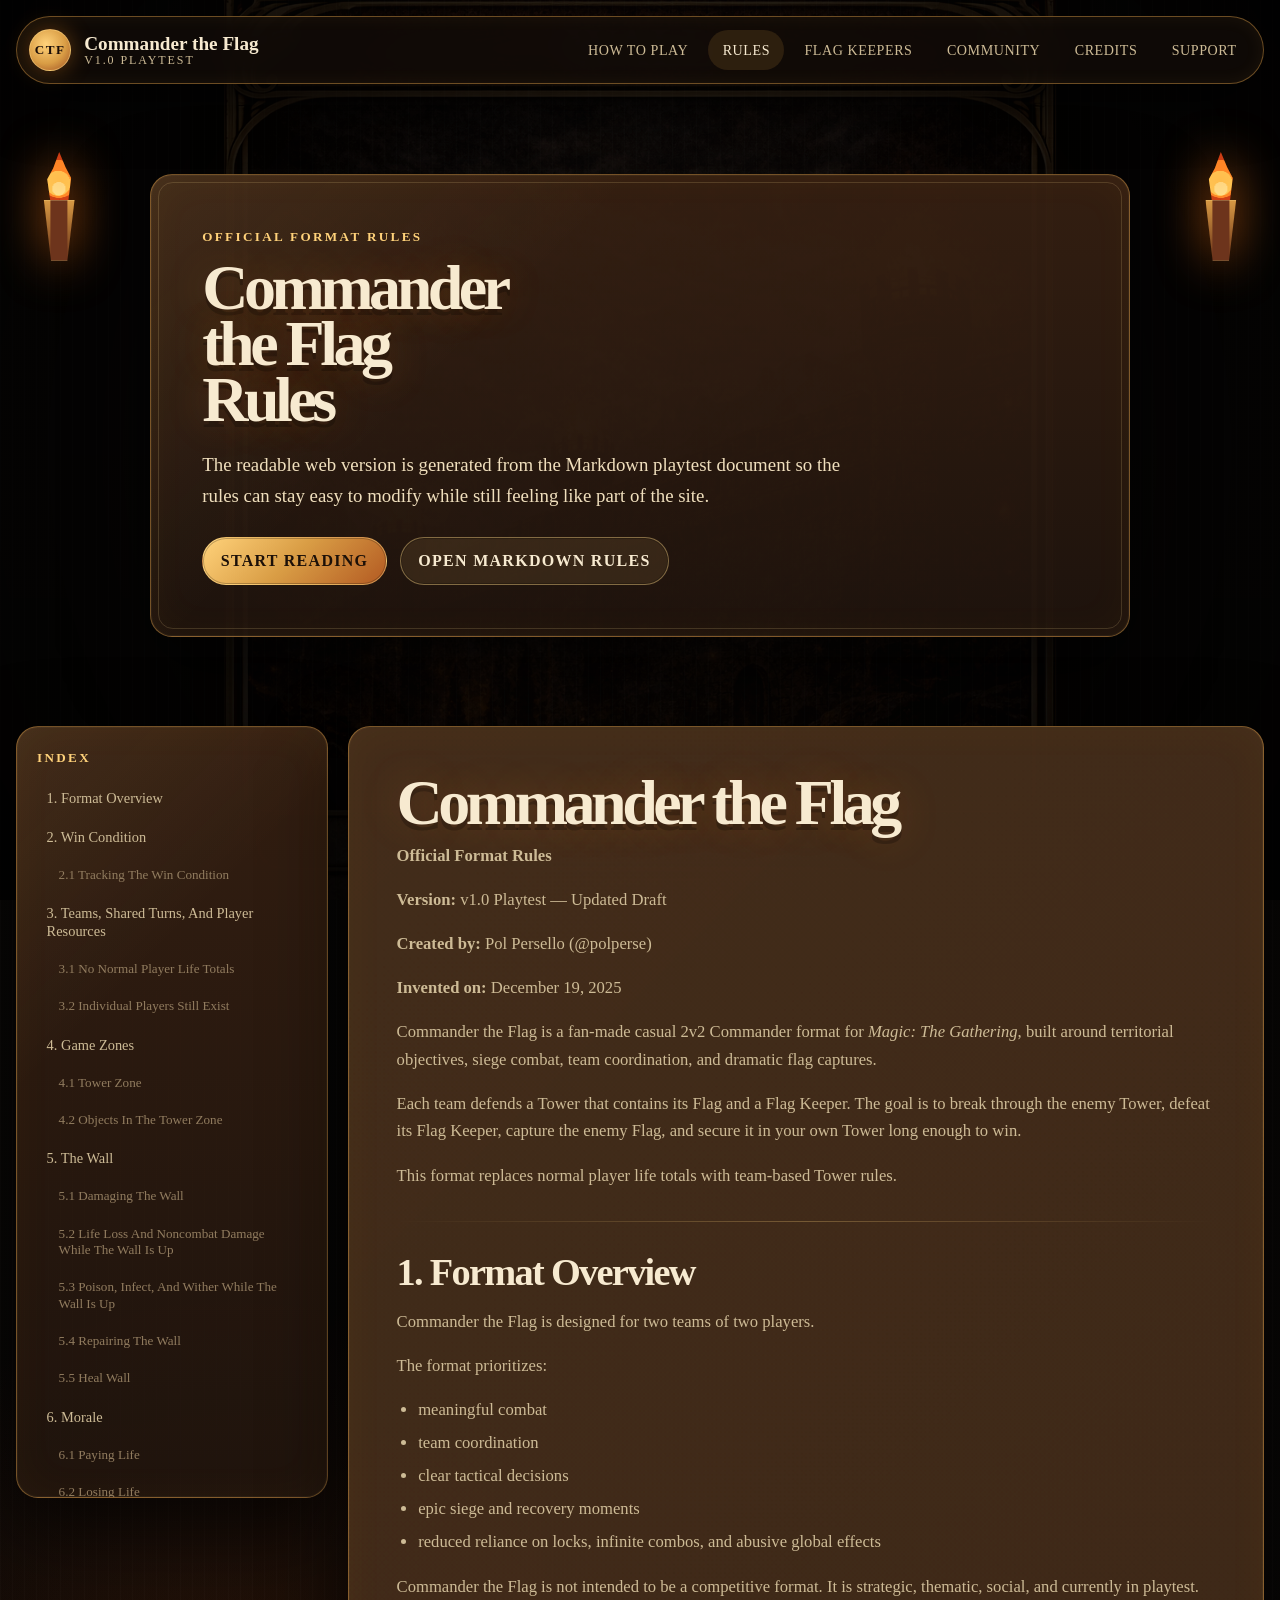
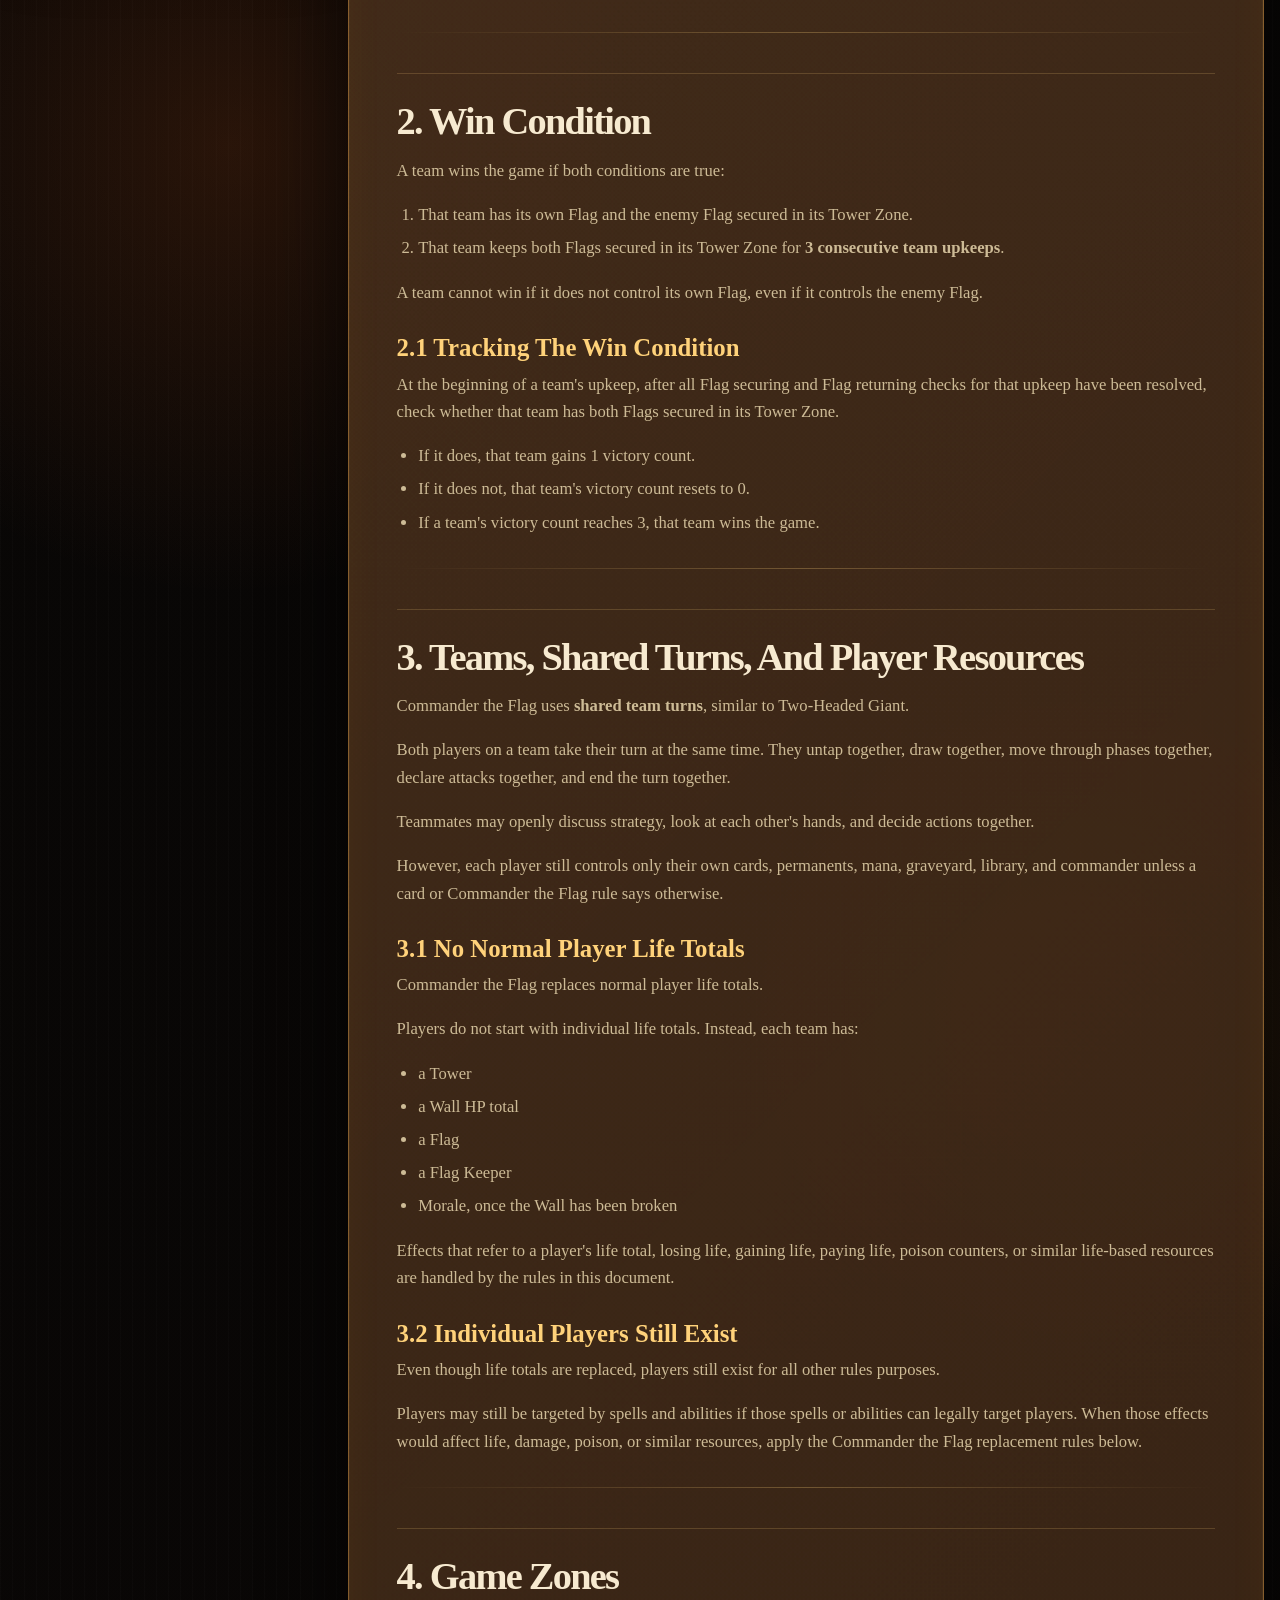
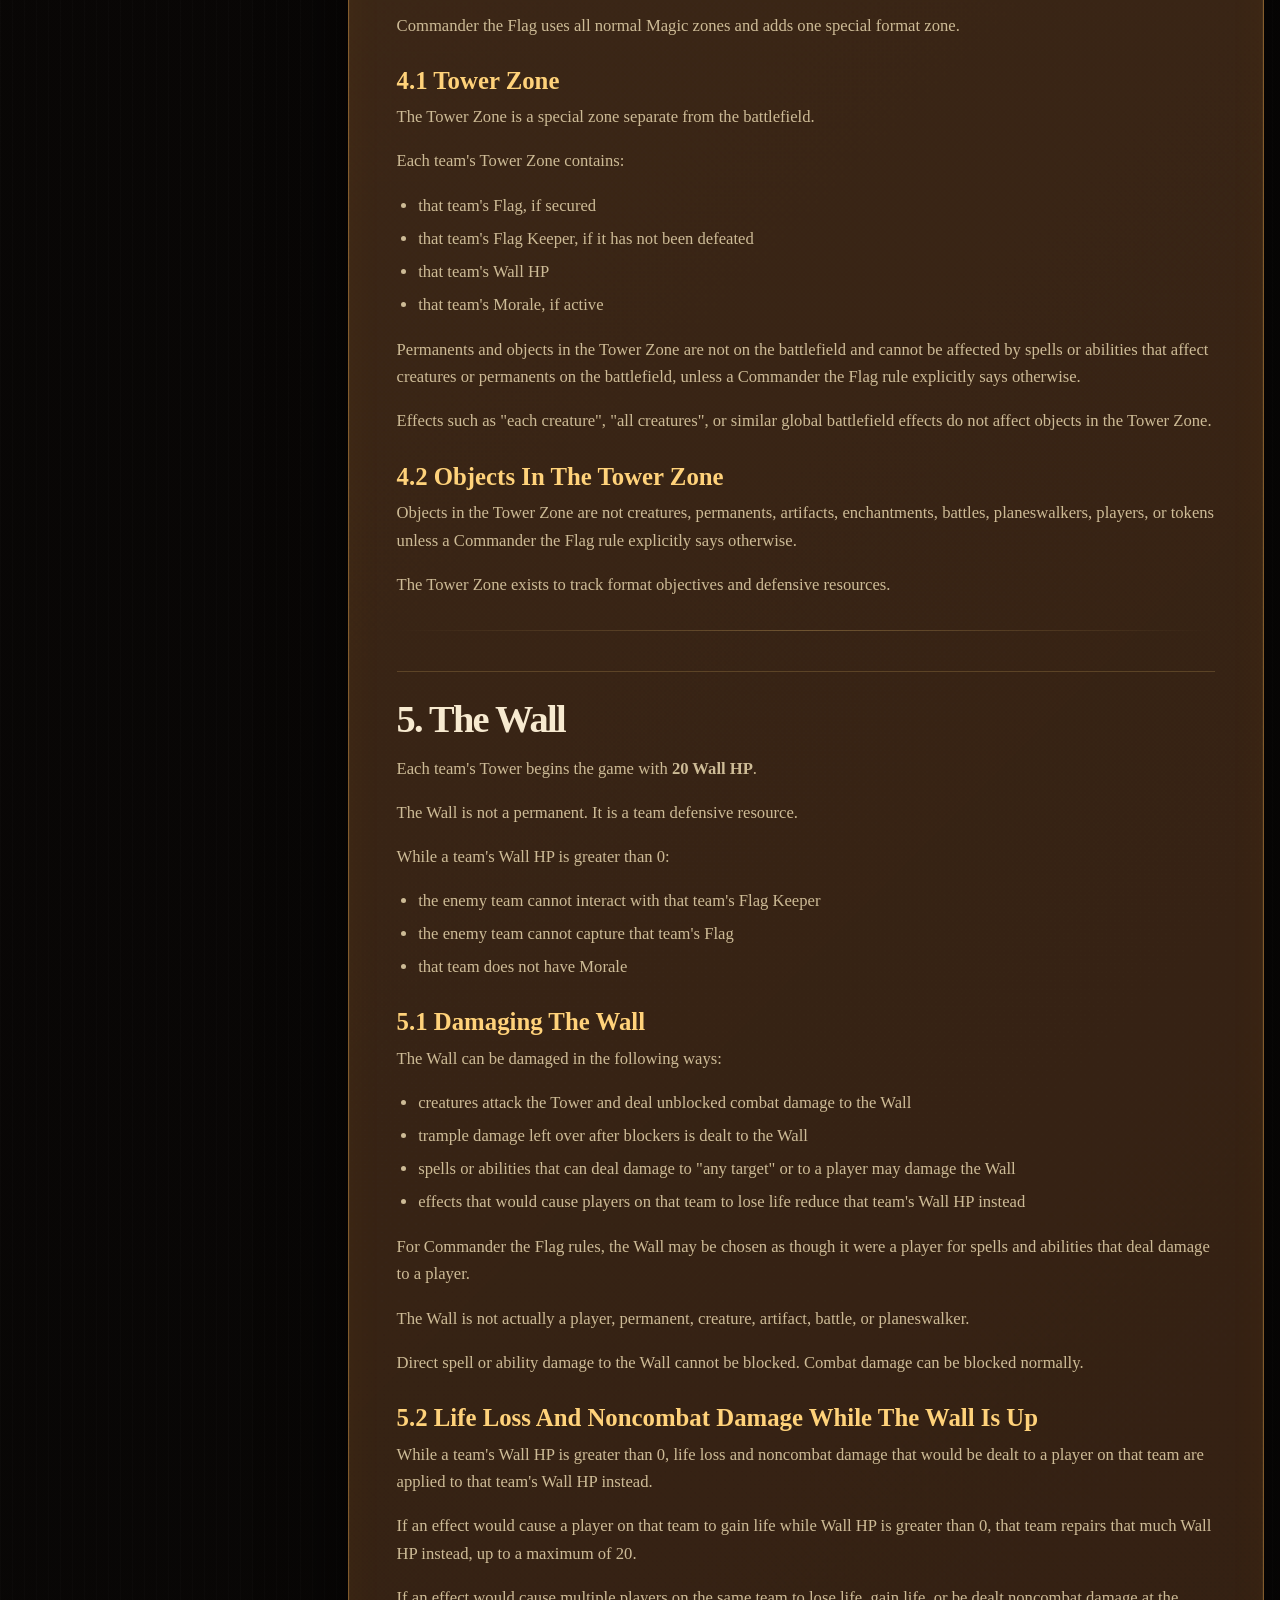
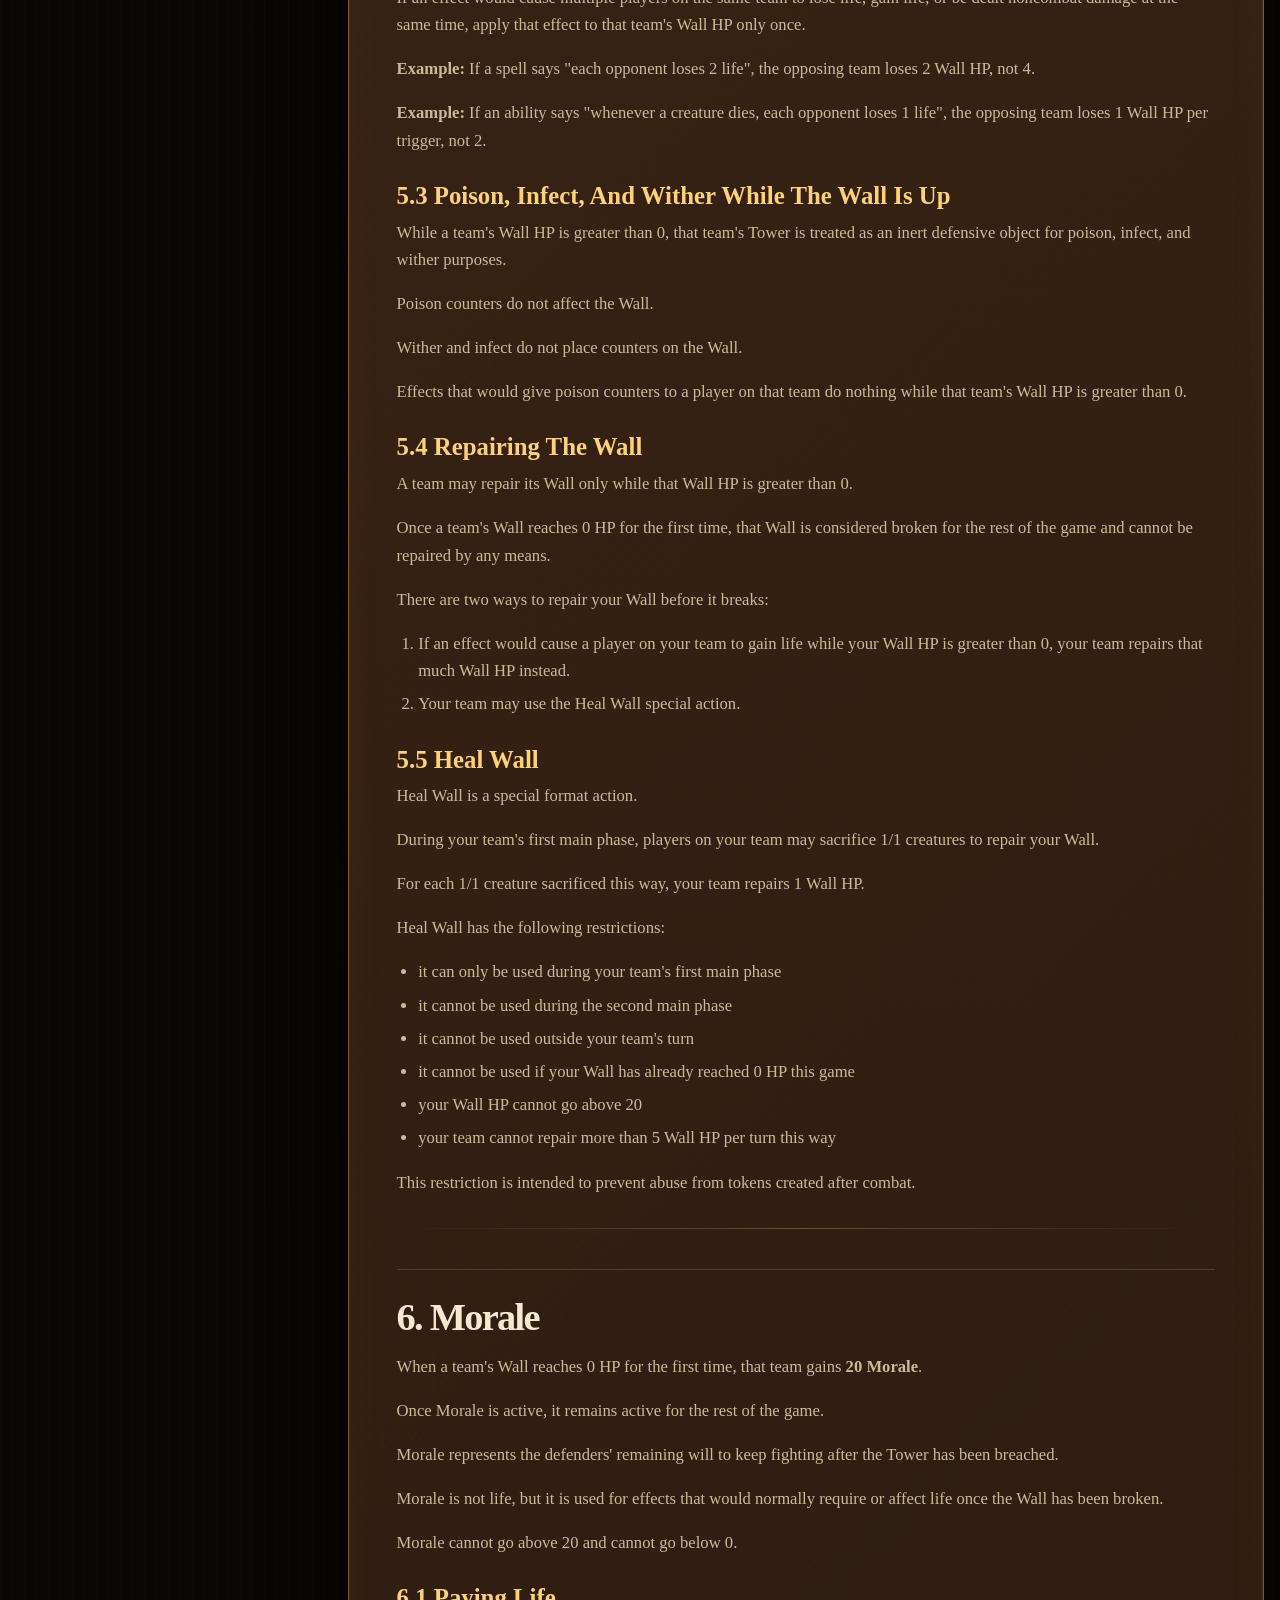
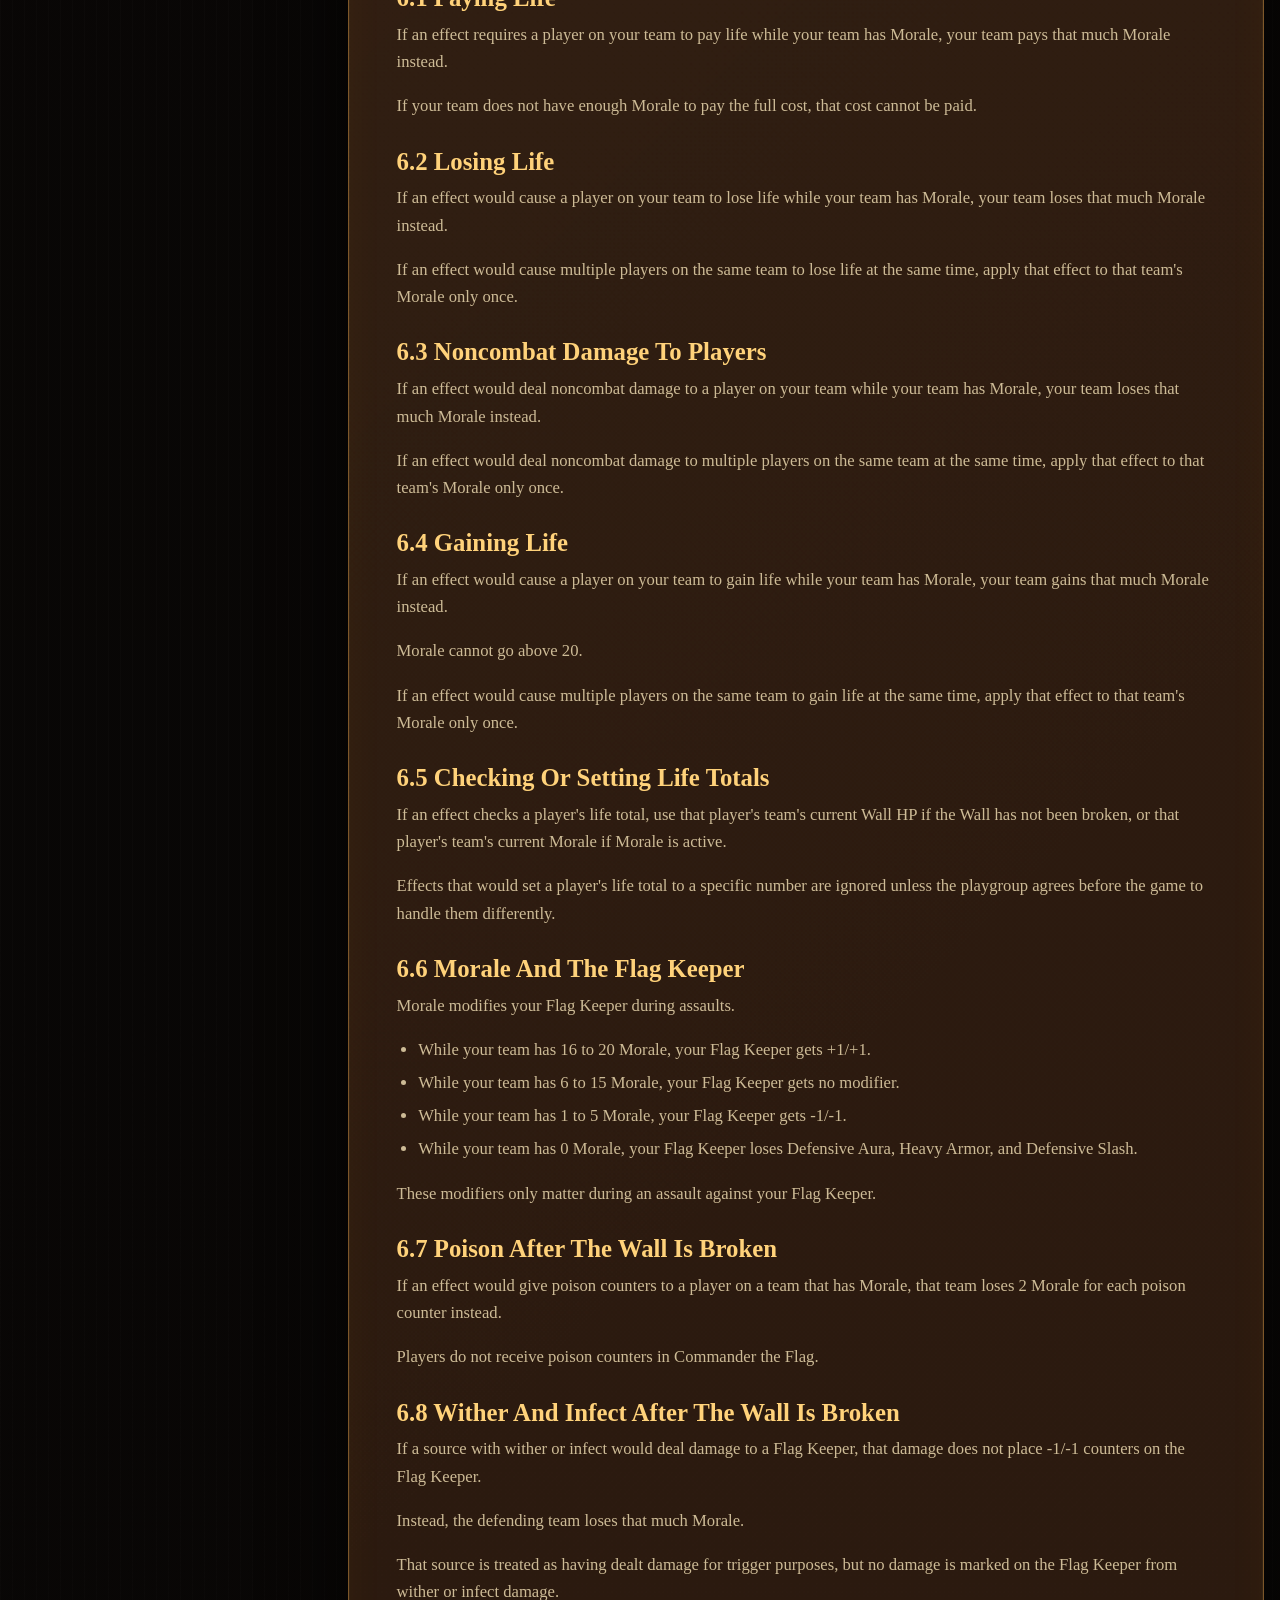
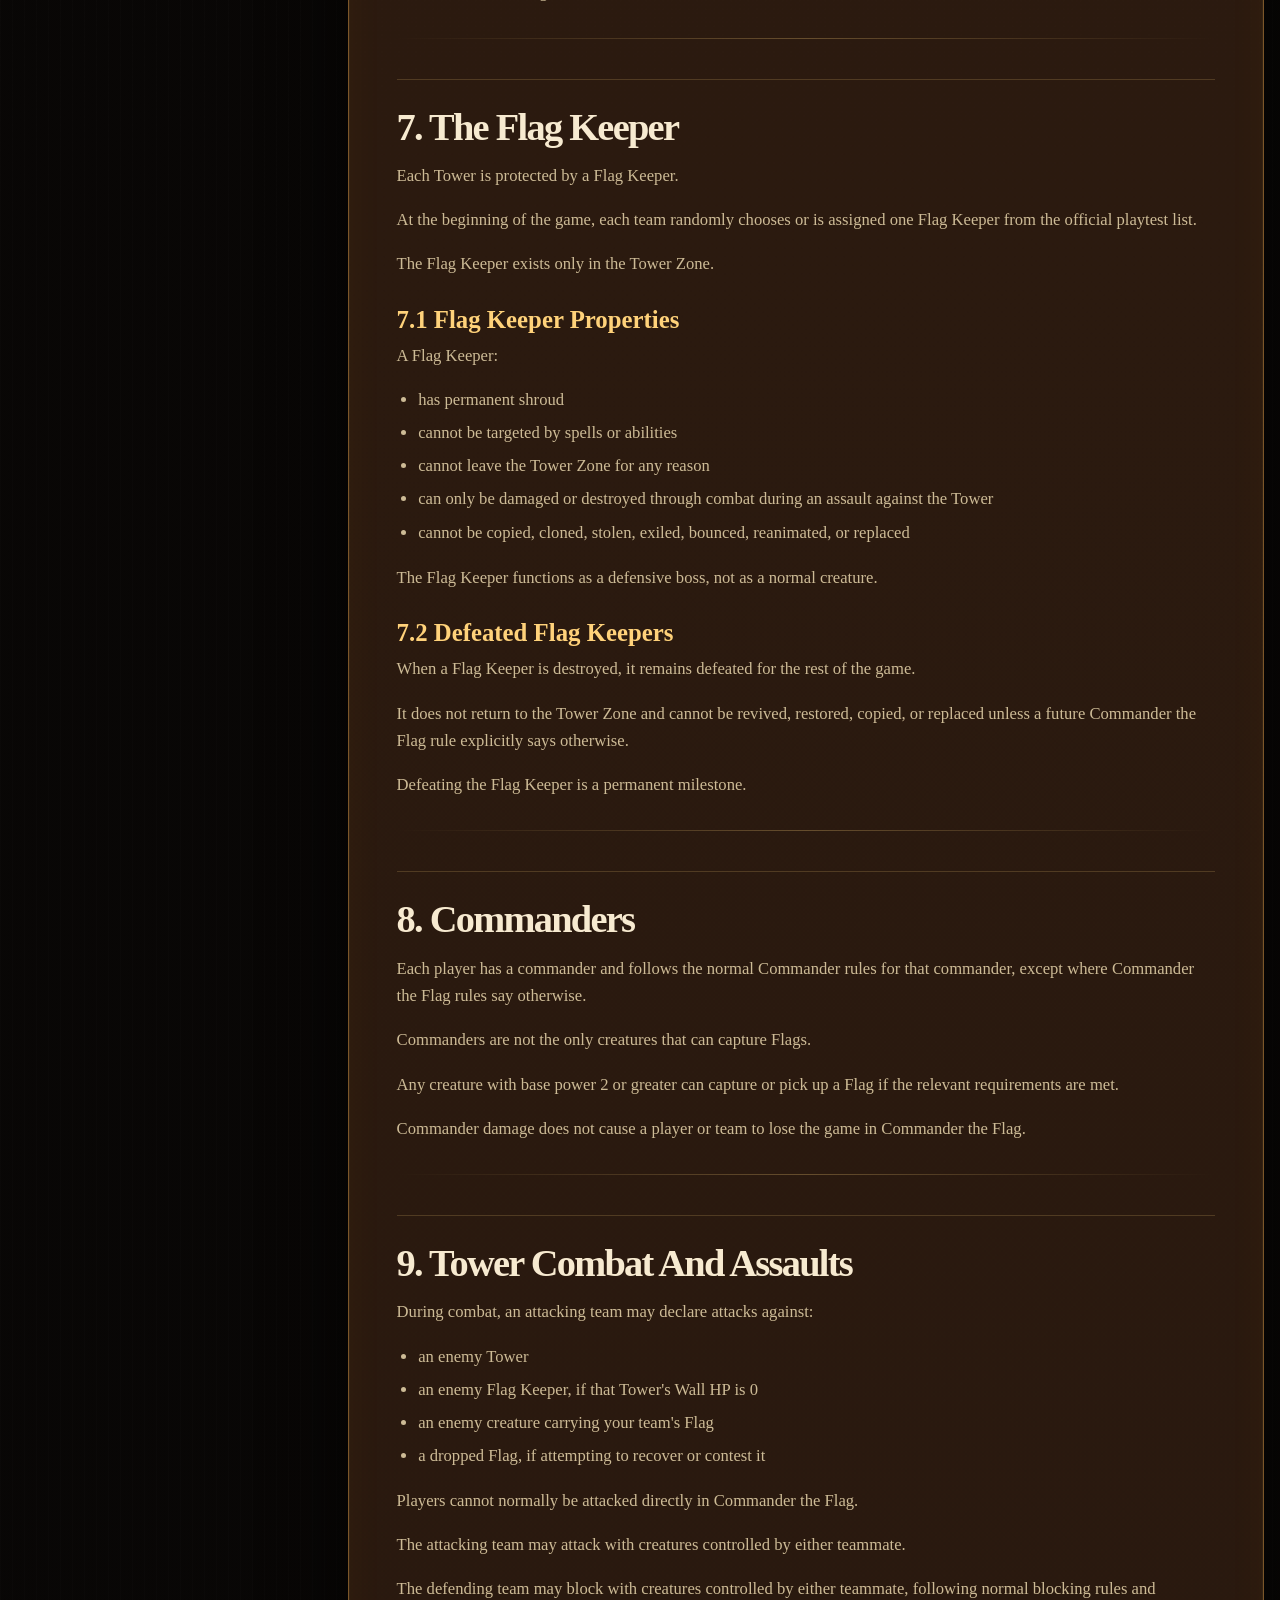
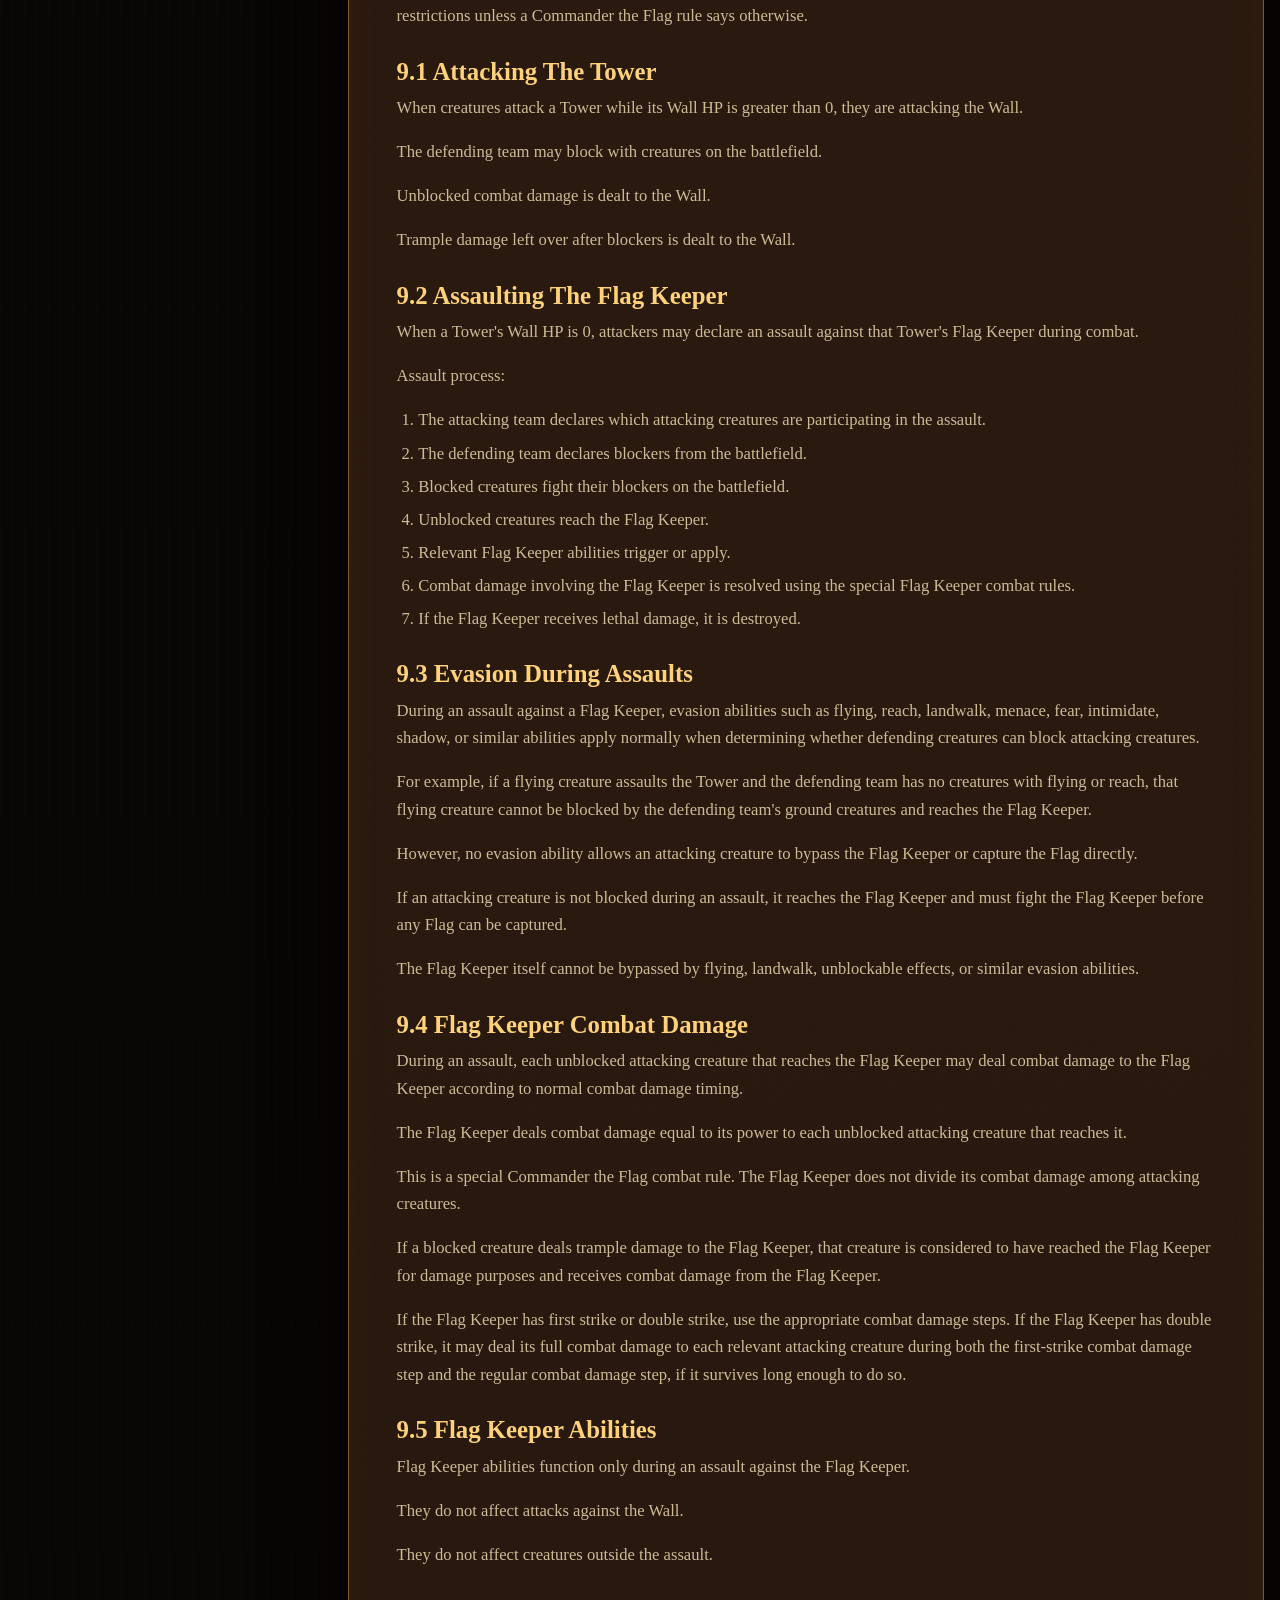
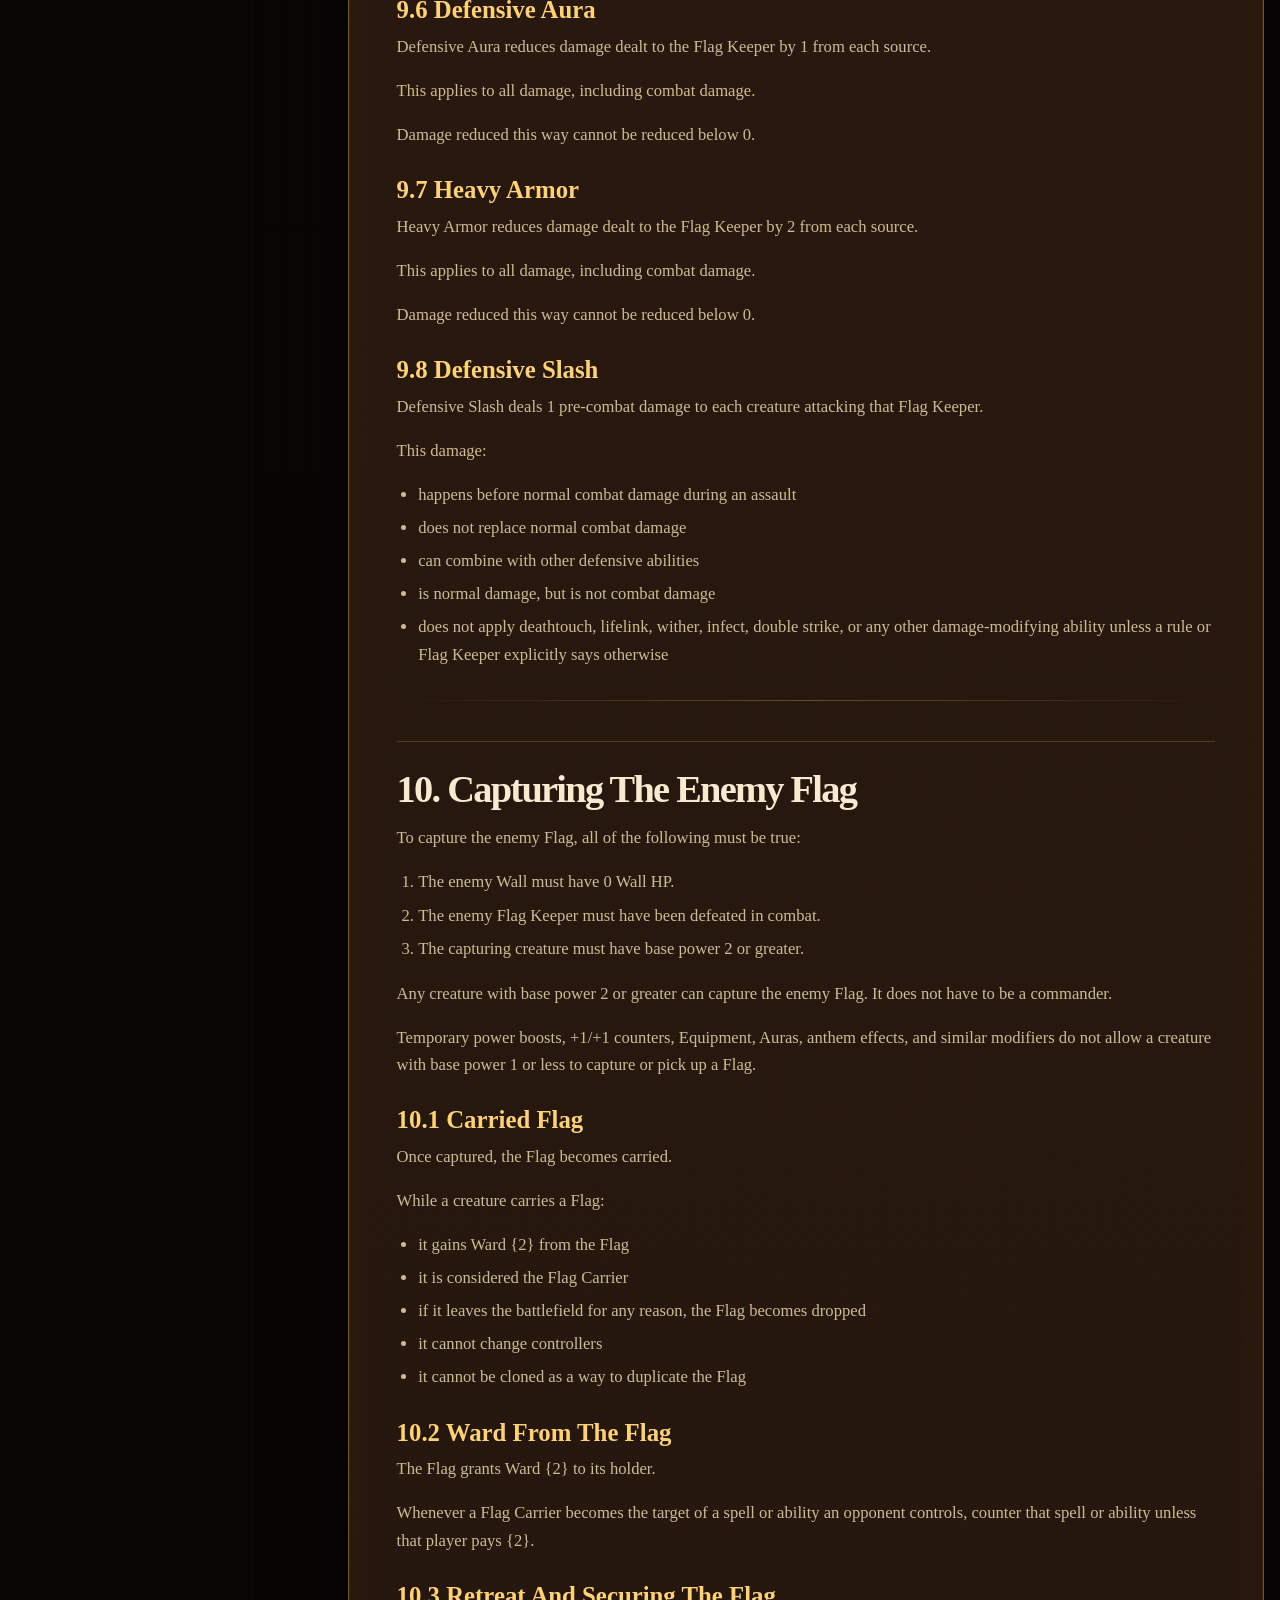
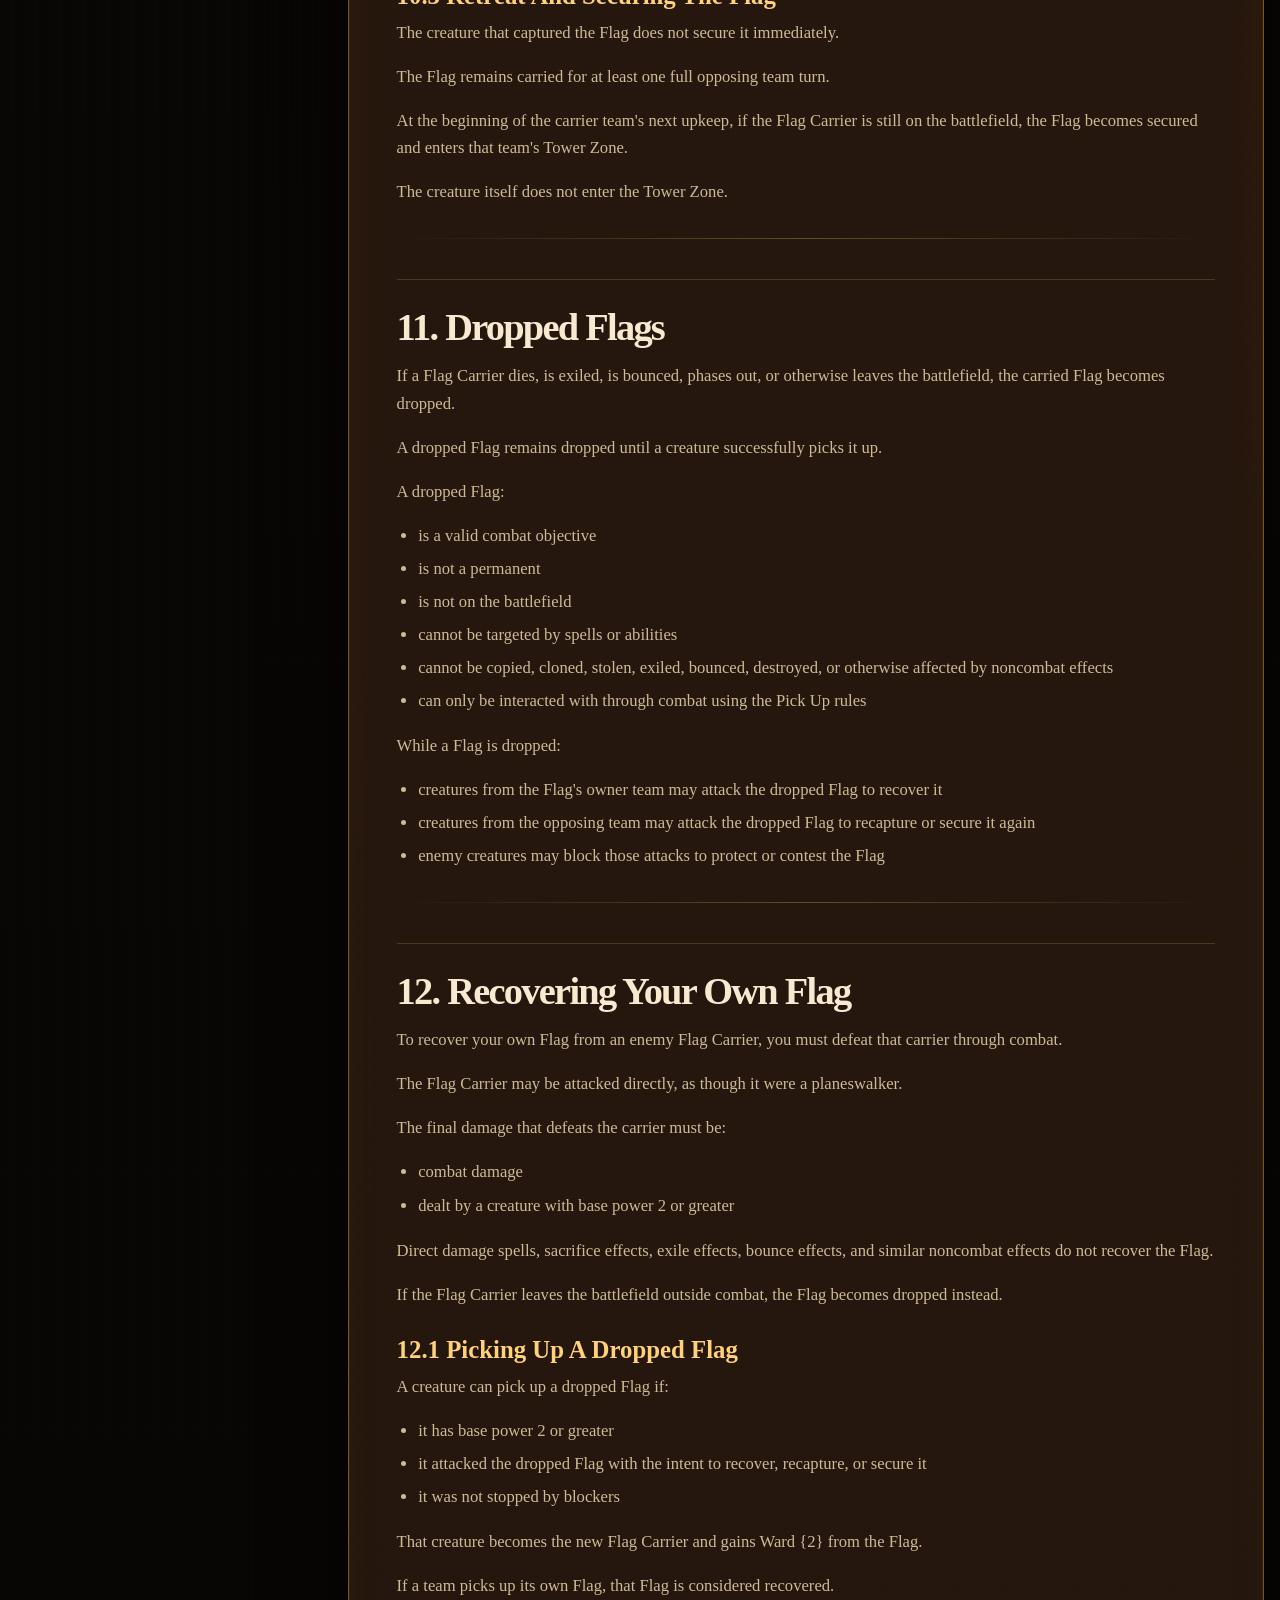
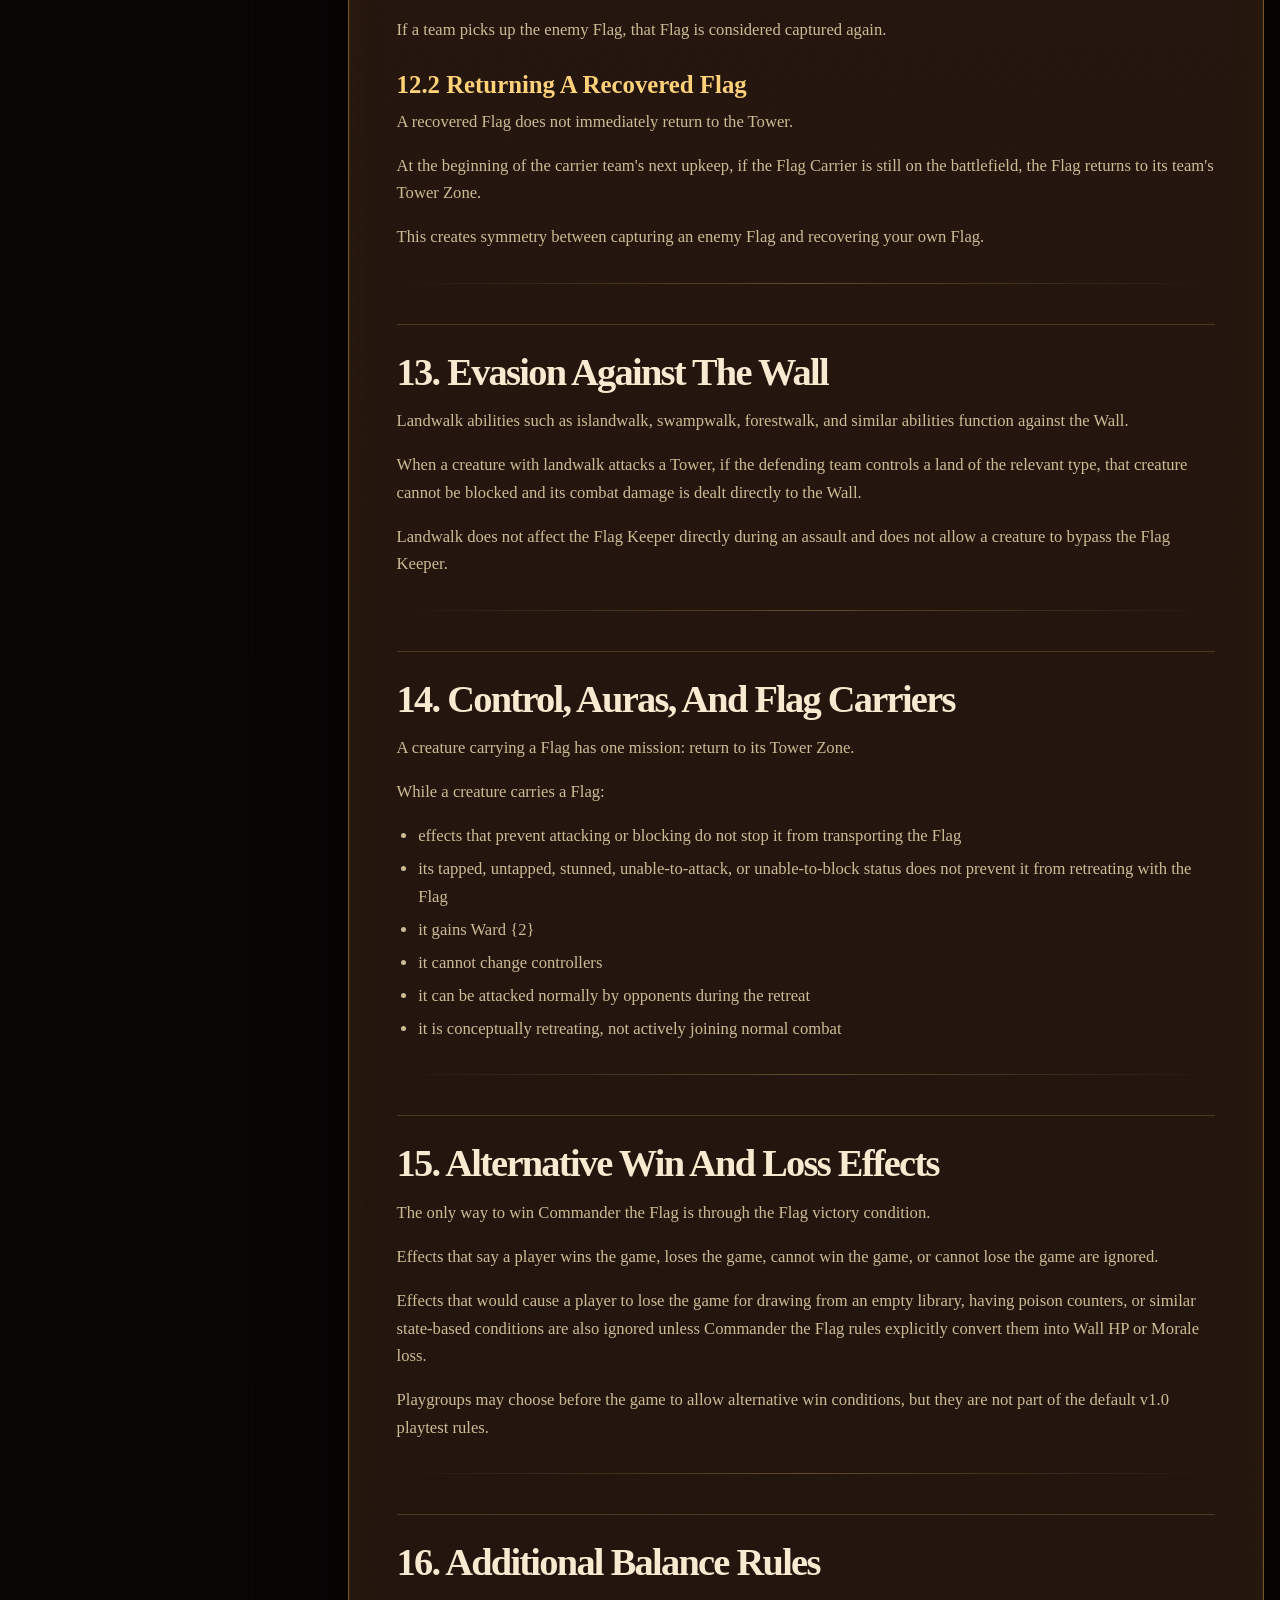
==== rules.html @ 08b4b6f1 "Add styled rules page Render the playtest rules as a themed web page while keeping Markdown as the s" ====
<!doctype html>
<html lang="en">
  <head>
    <meta charset="utf-8" />
    <meta name="viewport" content="width=device-width, initial-scale=1" />
    <meta
      name="description"
      content="Commander the Flag v1.0 playtest rules, rendered as a readable web rules document."
    />
    <meta name="author" content="Pol Persello" />
    <title>Rules · Commander the Flag</title>
    <link rel="stylesheet" href="styles.css" />
  </head>
  <body>
    <div class="torch torch-left" aria-hidden="true">
      <span class="flame"></span>
      <span class="sconce"></span>
    </div>
    <div class="torch torch-right" aria-hidden="true">
      <span class="flame"></span>
      <span class="sconce"></span>
    </div>
    <div class="embers" aria-hidden="true">
      <span></span>
      <span></span>
      <span></span>
      <span></span>
      <span></span>
      <span></span>
    </div>

    <header class="site-header">
      <a class="brand" href="index.html#top" aria-label="Commander the Flag home">
        <span class="brand-mark">CTF</span>
        <span>
          <strong>Commander the Flag</strong>
          <small>v1.0 Playtest</small>
        </span>
      </a>

      <button class="nav-toggle" type="button" aria-expanded="false" aria-controls="site-nav">
        Menu
      </button>

      <nav id="site-nav" class="site-nav" aria-label="Primary navigation">
        <a href="index.html#how-to-play">How to Play</a>
        <a href="rules.html" class="is-active">Rules</a>
        <a href="index.html#keepers">Flag Keepers</a>
        <a href="index.html#community">Community</a>
        <a href="index.html#credits">Credits</a>
        <a href="index.html#support">Support</a>
      </nav>
    </header>

    <main>
      <section class="rules-hero section-frame">
        <p class="eyebrow">Official Format Rules</p>
        <h1>
          <span>Commander</span>
          <span>the Flag</span>
          <span>Rules</span>
        </h1>
        <p class="hero-lede">
          The readable web version is generated from the Markdown playtest document so the rules
          can stay easy to modify while still feeling like part of the site.
        </p>
        <div class="hero-actions">
          <a class="button primary" href="#rules-document">Start Reading</a>
          <a class="button" href="COMMANDER_THE_FLAG_RULES.md">Open Markdown Rules</a>
        </div>
      </section>

      <section class="rules-layout content-section">
        <aside class="rules-index section-frame" aria-label="Rules index">
          <p class="eyebrow">Index</p>
          <nav id="rules-toc">
            <p>Loading rules index...</p>
          </nav>
        </aside>

        <article id="rules-document" class="rules-document section-frame" aria-live="polite">
          <p>Loading rules...</p>
        </article>
      </section>
    </main>

    <footer class="site-footer">
      <p>
        Commander the Flag was invented by Pol Persello
        (<a href="https://twitter.com/polperse">@polperse</a>) on December 19, 2025.
      </p>
      <p>
        Commander the Flag is an unofficial fan-made format for casual Commander play. It is not
        affiliated with, endorsed, sponsored, or approved by Wizards of the Coast.
      </p>
    </footer>

    <script src="script.js"></script>
    <script src="rules.js"></script>
  </body>
</html>
---- styles.css ----
:root {
  color-scheme: dark;
  --bg: #090706;
  --bg-2: #160e0a;
  --ink: #f7ead0;
  --muted: #cdbb96;
  --faded: #917c5f;
  --gold: #d99d45;
  --gold-bright: #ffd27a;
  --copper: #9c4c22;
  --red: #9d1d18;
  --blue: #175493;
  --panel: rgba(33, 21, 14, 0.88);
  --panel-strong: rgba(54, 32, 18, 0.94);
  --line: rgba(236, 169, 77, 0.42);
  --shadow: rgba(0, 0, 0, 0.68);
  --radius: 22px;
  --max: 1280px;
}

* {
  box-sizing: border-box;
}

html {
  scroll-behavior: smooth;
}

body {
  margin: 0;
  min-height: 100vh;
  color: var(--ink);
  font-family:
    Georgia,
    "Times New Roman",
    serif;
  background:
    radial-gradient(circle at 18% 8%, rgba(171, 76, 24, 0.2), transparent 28rem),
    radial-gradient(circle at 84% 12%, rgba(244, 144, 35, 0.15), transparent 24rem),
    linear-gradient(180deg, rgba(8, 6, 5, 0.28), rgba(8, 6, 5, 0.94)),
    repeating-linear-gradient(
      90deg,
      rgba(255, 255, 255, 0.025) 0,
      rgba(255, 255, 255, 0.025) 1px,
      transparent 1px,
      transparent 12px
    ),
    var(--bg);
  overflow-x: hidden;
}

body::before {
  position: fixed;
  inset: 0;
  z-index: -3;
  pointer-events: none;
  content: "";
  background:
    linear-gradient(rgba(0, 0, 0, 0.4), rgba(0, 0, 0, 0.72)),
    url("flag-keepers/The%20Wall%20(print%202).png") center 12% / min(900px, 130vw) auto no-repeat;
  filter: saturate(0.75) contrast(1.1);
  opacity: 0.36;
}

body::after {
  position: fixed;
  inset: 0;
  z-index: -1;
  pointer-events: none;
  content: "";
  background:
    radial-gradient(circle at center, transparent 0, rgba(0, 0, 0, 0.15) 42%, rgba(0, 0, 0, 0.75) 100%),
    linear-gradient(transparent 0 96%, rgba(255, 188, 91, 0.03) 96% 100%);
  background-size: auto, 100% 7px;
  mix-blend-mode: multiply;
}

a {
  color: inherit;
}

img {
  display: block;
  max-width: 100%;
}

.site-header {
  position: sticky;
  top: 0;
  z-index: 20;
  display: flex;
  align-items: center;
  justify-content: space-between;
  gap: 1rem;
  width: min(var(--max), calc(100% - 2rem));
  margin: 1rem auto 0;
  padding: 0.75rem;
  border: 1px solid var(--line);
  border-radius: 999px;
  background: rgba(18, 11, 8, 0.82);
  box-shadow: 0 18px 55px var(--shadow), inset 0 0 18px rgba(255, 199, 101, 0.06);
  backdrop-filter: blur(16px);
}

.brand {
  display: inline-flex;
  align-items: center;
  gap: 0.8rem;
  min-width: max-content;
  text-decoration: none;
}

.brand-mark {
  display: grid;
  width: 2.65rem;
  height: 2.65rem;
  place-items: center;
  border: 1px solid rgba(255, 216, 132, 0.55);
  border-radius: 50%;
  color: #1b0e08;
  font-size: 0.82rem;
  font-weight: 900;
  letter-spacing: 0.12em;
  background: radial-gradient(circle at 40% 35%, var(--gold-bright), var(--gold) 55%, var(--copper));
  box-shadow: 0 0 22px rgba(232, 137, 35, 0.38);
}

.brand strong,
.brand small {
  display: block;
  line-height: 1.1;
}

.brand strong {
  font-size: clamp(1rem, 2vw, 1.2rem);
}

.brand small {
  color: var(--muted);
  font-size: 0.75rem;
  letter-spacing: 0.16em;
  text-transform: uppercase;
}

.site-nav {
  display: flex;
  align-items: center;
  gap: 0.35rem;
}

.site-nav a {
  padding: 0.72rem 0.9rem;
  border-radius: 999px;
  color: var(--muted);
  font-size: 0.88rem;
  letter-spacing: 0.04em;
  text-decoration: none;
  text-transform: uppercase;
  transition: 160ms ease;
}

.site-nav a:hover,
.site-nav a.is-active {
  color: var(--ink);
  background: rgba(217, 157, 69, 0.14);
}

.nav-toggle {
  display: none;
  border: 1px solid var(--line);
  border-radius: 999px;
  color: var(--ink);
  font: inherit;
  background: rgba(217, 157, 69, 0.12);
}

main {
  width: min(var(--max), calc(100% - 2rem));
  margin: 0 auto;
}

.content-section,
.hero {
  margin: clamp(3rem, 7vw, 6rem) 0;
}

.section-frame,
.keeper-card,
.quest-steps article,
.morale-panel,
.coming-soon,
.community-cards article {
  position: relative;
  border: 1px solid var(--line);
  border-radius: var(--radius);
  background:
    linear-gradient(135deg, rgba(255, 211, 132, 0.08), transparent 34%),
    linear-gradient(180deg, var(--panel-strong), var(--panel));
  box-shadow:
    0 26px 80px var(--shadow),
    inset 0 0 0 1px rgba(255, 243, 203, 0.04),
    inset 0 0 45px rgba(255, 166, 48, 0.04);
}

.section-frame::before,
.keeper-card::before,
.quest-steps article::before {
  position: absolute;
  inset: 0.45rem;
  pointer-events: none;
  content: "";
  border: 1px solid rgba(255, 220, 151, 0.16);
  border-radius: calc(var(--radius) - 0.45rem);
}

.hero {
  display: grid;
  grid-template-columns: minmax(0, 1.04fr) minmax(360px, 0.82fr);
  gap: clamp(2rem, 4vw, 3.25rem);
  min-height: min(680px, calc(100svh - 8rem));
  align-items: center;
  padding: clamp(1.5rem, 3.5vw, 3rem);
  overflow: hidden;
}

.eyebrow {
  margin: 0 0 0.75rem;
  color: var(--gold-bright);
  font-size: 0.82rem;
  font-weight: 700;
  letter-spacing: 0.18em;
  text-transform: uppercase;
}

h1,
h2,
h3,
p {
  margin-top: 0;
}

h1,
h2,
h3 {
  text-wrap: balance;
}

h1 {
  margin-bottom: 1.25rem;
  font-size: clamp(3.25rem, 5vw, 5.5rem);
  line-height: 0.88;
  letter-spacing: -0.07em;
  text-shadow: 0 6px 0 rgba(0, 0, 0, 0.22), 0 0 42px rgba(244, 132, 39, 0.22);
}

h1 span {
  display: block;
}

h2 {
  margin-bottom: 1rem;
  font-size: clamp(2rem, 4.2vw, 4.1rem);
  line-height: 0.98;
  letter-spacing: -0.045em;
}

h3 {
  margin-bottom: 0.6rem;
  font-size: clamp(1.2rem, 2vw, 1.55rem);
  line-height: 1.05;
}

p,
li {
  color: var(--muted);
  font-size: 1.04rem;
  line-height: 1.65;
}

.hero-lede {
  max-width: 42rem;
  color: #f0dfbd;
  font-size: clamp(1rem, 1.55vw, 1.18rem);
}

.hero-credit {
  display: inline-flex;
  flex-wrap: wrap;
  gap: 0.35rem;
  margin: 0.25rem 0 0;
  color: var(--gold-bright);
  font-size: 0.92rem;
  letter-spacing: 0.04em;
}

.hero-credit a,
.credits-section a,
.site-footer a {
  color: var(--gold-bright);
  text-decoration-color: rgba(255, 210, 122, 0.45);
  text-underline-offset: 0.18em;
}

.hero-actions,
.rule-links {
  display: flex;
  flex-wrap: wrap;
  gap: 0.8rem;
  margin-top: 1.6rem;
}

.button {
  display: inline-flex;
  align-items: center;
  justify-content: center;
  min-height: 3rem;
  padding: 0.82rem 1.1rem;
  border: 1px solid rgba(255, 218, 139, 0.38);
  border-radius: 999px;
  color: var(--ink);
  font-weight: 800;
  letter-spacing: 0.08em;
  text-decoration: none;
  text-transform: uppercase;
  background: rgba(255, 208, 120, 0.1);
  box-shadow: inset 0 0 0 1px rgba(0, 0, 0, 0.24);
  transition:
    transform 160ms ease,
    border-color 160ms ease,
    background 160ms ease;
}

.button:hover {
  transform: translateY(-2px);
  border-color: rgba(255, 224, 159, 0.72);
  background: rgba(255, 208, 120, 0.18);
}

.button.primary {
  color: #1c1008;
  background: linear-gradient(135deg, var(--gold-bright), var(--gold) 48%, #b35a22);
}

.button.disabled {
  cursor: not-allowed;
  opacity: 0.62;
}

.hero-table {
  display: grid;
  grid-template-columns: 0.84fr minmax(128px, 0.64fr) 0.84fr;
  gap: 0.6rem;
  align-items: center;
  perspective: 1000px;
  transform: translateY(1.1rem);
}

.flag-card {
  overflow: hidden;
  border-radius: 18px;
  box-shadow: 0 24px 60px rgba(0, 0, 0, 0.65);
  animation: cardFloat 5s ease-in-out infinite;
}

.flag-card img {
  width: 100%;
  filter: contrast(1.08) saturate(1.08);
}

.flag-card.blue {
  transform: rotate(-7deg) translateX(1.2rem);
}

.flag-card.red {
  transform: rotate(7deg) translateX(-1.2rem);
  animation-delay: -2s;
}

.tower-board {
  min-height: 20rem;
  padding: 1rem;
  border: 1px solid rgba(255, 214, 135, 0.32);
  border-radius: 18px;
  text-align: center;
  background:
    radial-gradient(circle at 50% 0, rgba(255, 167, 60, 0.24), transparent 13rem),
    rgba(10, 7, 5, 0.76);
  box-shadow: inset 0 0 50px rgba(0, 0, 0, 0.68);
}

.tower-board .label {
  display: inline-block;
  margin-bottom: 1.5rem;
  color: var(--gold-bright);
  font-size: 0.8rem;
  letter-spacing: 0.18em;
  text-transform: uppercase;
}

.wall-meter {
  display: grid;
  width: 7rem;
  height: 7rem;
  margin: 0 auto 1rem;
  place-items: center;
  border: 1px solid rgba(255, 212, 124, 0.55);
  border-radius: 50%;
  background:
    radial-gradient(circle, rgba(249, 167, 49, 0.18), transparent 60%),
    rgba(0, 0, 0, 0.4);
}

.wall-meter span,
.wall-meter strong {
  grid-area: 1 / 1;
}

.wall-meter span {
  transform: translateY(-1.35rem);
  color: var(--faded);
  font-size: 0.75rem;
  letter-spacing: 0.15em;
  text-transform: uppercase;
}

.wall-meter strong {
  transform: translateY(0.5rem);
  font-size: 2.6rem;
}

.sigil {
  color: var(--gold-bright);
  font-size: 2.7rem;
  filter: drop-shadow(0 0 16px rgba(255, 139, 36, 0.65));
  animation: sigilPulse 2.7s ease-in-out infinite;
}

.section-heading {
  max-width: 760px;
  margin-bottom: 2rem;
}

.quest-steps {
  display: grid;
  grid-template-columns: repeat(5, minmax(0, 1fr));
  gap: 1rem;
}

.quest-steps article {
  padding: 1.45rem;
}

.quest-steps span {
  display: grid;
  width: 2.6rem;
  height: 2.6rem;
  margin-bottom: 1rem;
  place-items: center;
  border-radius: 50%;
  color: #201008;
  font-weight: 900;
  background: linear-gradient(135deg, var(--gold-bright), var(--gold));
}

.split-section {
  display: grid;
  grid-template-columns: minmax(0, 1fr) minmax(280px, 0.72fr);
  gap: 1.25rem;
  align-items: stretch;
}

.rules-panel,
.support-section {
  padding: clamp(1.5rem, 4vw, 2.5rem);
}

.morale-panel,
.coming-soon {
  padding: clamp(1.35rem, 3vw, 2rem);
}

.morale-panel ul {
  margin: 0;
  padding-left: 1.1rem;
}

.keeper-grid {
  display: grid;
  grid-template-columns: repeat(5, minmax(0, 1fr));
  gap: 1rem;
}

.keeper-card {
  overflow: hidden;
  display: flex;
  flex-direction: column;
  padding: 0.75rem 0.75rem 1.2rem;
  transform: translateZ(0);
  transition:
    transform 180ms ease,
    box-shadow 180ms ease,
    border-color 180ms ease;
}

.keeper-card:hover {
  transform: translateY(-7px);
  border-color: rgba(255, 217, 139, 0.72);
  box-shadow: 0 30px 90px rgba(0, 0, 0, 0.82), 0 0 26px rgba(255, 147, 38, 0.12);
}

.keeper-card img {
  width: 100%;
  border-radius: 14px;
  box-shadow: 0 18px 40px rgba(0, 0, 0, 0.5);
}

.keeper-card h3 {
  margin: 1.1rem 0 0.45rem;
  padding-inline: 0.35rem;
  font-size: 1.08rem;
  line-height: 1.12;
}

.keeper-card p {
  margin: 0;
  padding-inline: 0.35rem;
  color: var(--faded);
  font-size: 0.9rem;
  line-height: 1.45;
}

.wall-art {
  padding: 0.7rem;
}

.wall-art img {
  max-height: 620px;
  margin: 0 auto;
  border-radius: 16px;
}

.community-section {
  display: grid;
  grid-template-columns: minmax(0, 0.8fr) minmax(320px, 1fr);
  gap: 1.25rem;
  align-items: start;
}

.community-cards {
  display: grid;
  grid-template-columns: repeat(2, minmax(0, 1fr));
  gap: 1rem;
}

.community-cards article {
  padding: 1.35rem;
}

.support-section {
  max-width: 800px;
  margin-inline: auto;
  text-align: center;
}

.rules-hero {
  max-width: 980px;
  margin: clamp(3rem, 7vw, 6rem) auto 0;
  padding: clamp(1.5rem, 4vw, 3.25rem);
}

.rules-hero h1 {
  max-width: 8ch;
}

.rules-layout {
  display: grid;
  grid-template-columns: minmax(240px, 0.34fr) minmax(0, 1fr);
  gap: 1.25rem;
  align-items: start;
}

.rules-index {
  position: sticky;
  top: 6.8rem;
  max-height: calc(100svh - 8rem);
  padding: 1.25rem;
  overflow: auto;
}

.rules-index::before,
.rules-document::before {
  display: none;
}

.rules-index nav {
  display: grid;
  gap: 0.35rem;
}

.rules-index a {
  display: block;
  padding: 0.48rem 0.6rem;
  border-radius: 10px;
  color: var(--muted);
  font-size: 0.9rem;
  line-height: 1.25;
  text-decoration: none;
  transition:
    color 160ms ease,
    background 160ms ease;
}

.rules-index a:hover {
  color: var(--ink);
  background: rgba(217, 157, 69, 0.12);
}

.rules-index .toc-level-3 {
  margin-left: 0.75rem;
  color: var(--faded);
  font-size: 0.82rem;
}

.rules-index .toc-level-4 {
  display: none;
}

.rules-document {
  padding: clamp(1.5rem, 4vw, 3rem);
}

.rules-document h1 {
  max-width: 100%;
  margin-bottom: 0.65rem;
  font-size: clamp(2.4rem, 5vw, 4.8rem);
}

.rules-document h2 {
  margin-top: 2.5rem;
  padding-top: 1.8rem;
  border-top: 1px solid rgba(255, 210, 122, 0.18);
  font-size: clamp(1.8rem, 3vw, 3rem);
}

.rules-document h1 + p,
.rules-document h2:first-of-type {
  margin-top: 0;
  padding-top: 0;
  border-top: 0;
}

.rules-document h3 {
  margin-top: 1.8rem;
  color: var(--gold-bright);
}

.rules-document h4 {
  margin: 1.25rem 0 0.55rem;
  color: var(--ink);
  font-size: 1.1rem;
}

.rules-document ul,
.rules-document ol {
  margin: 0 0 1.1rem;
  padding-left: 1.35rem;
}

.rules-document li + li {
  margin-top: 0.35rem;
}

.rules-document code {
  padding: 0.08rem 0.28rem;
  border: 1px solid rgba(255, 210, 122, 0.18);
  border-radius: 6px;
  color: var(--gold-bright);
  background: rgba(0, 0, 0, 0.22);
}

.rules-document hr {
  height: 1px;
  margin: 2rem 0;
  border: 0;
  background: linear-gradient(90deg, transparent, rgba(255, 210, 122, 0.28), transparent);
}

.credits-section {
  display: grid;
  grid-template-columns: minmax(0, 0.9fr) minmax(280px, 0.62fr);
  gap: 1.25rem;
  align-items: center;
  padding: clamp(1.5rem, 4vw, 2.5rem);
}

.credits-section strong {
  color: var(--ink);
}

.credit-note {
  margin: 0;
  padding: 1.2rem;
  border: 1px solid rgba(255, 218, 139, 0.24);
  border-radius: 16px;
  background: rgba(0, 0, 0, 0.18);
}

.site-footer {
  width: min(var(--max), calc(100% - 2rem));
  margin: 5rem auto 2rem;
  padding-top: 1.25rem;
  border-top: 1px solid rgba(255, 210, 122, 0.18);
  text-align: center;
}

.site-footer p {
  margin-bottom: 0.45rem;
  color: var(--faded);
  font-size: 0.86rem;
}

.torch {
  position: fixed;
  top: 9.5rem;
  z-index: 5;
  width: 4.2rem;
  height: 7rem;
  pointer-events: none;
  filter: drop-shadow(0 0 24px rgba(255, 123, 24, 0.65));
}

.torch-left {
  left: clamp(0.3rem, 2vw, 2rem);
}

.torch-right {
  right: clamp(0.3rem, 2vw, 2rem);
}

.flame {
  position: absolute;
  top: 0;
  left: 50%;
  width: 2.2rem;
  height: 3.4rem;
  transform: translateX(-50%);
  transform-origin: 50% 100%;
  border-radius: 50% 50% 46% 46%;
  background:
    radial-gradient(circle at 50% 68%, #fff4a8 0 16%, transparent 17%),
    radial-gradient(circle at 48% 58%, #ffd35f 0 34%, transparent 35%),
    radial-gradient(circle at 50% 50%, #ff8427 0 58%, transparent 59%),
    radial-gradient(circle at 50% 45%, #c52d12 0 78%, transparent 79%);
  clip-path: polygon(50% 0, 68% 28%, 84% 48%, 74% 100%, 50% 88%, 27% 100%, 16% 50%, 33% 30%);
  animation: flameFlicker 290ms infinite alternate;
}

.flame::after {
  position: absolute;
  inset: -2.4rem;
  content: "";
  border-radius: 50%;
  background: radial-gradient(circle, rgba(255, 142, 37, 0.32), transparent 62%);
  animation: glowPulse 1.2s ease-in-out infinite;
}

.sconce {
  position: absolute;
  top: 3rem;
  left: 50%;
  width: 3.2rem;
  height: 3.8rem;
  transform: translateX(-50%);
  border-radius: 0 0 1rem 1rem;
  background:
    linear-gradient(90deg, transparent 0 34%, #6d341c 34% 66%, transparent 66%),
    linear-gradient(180deg, #d89a44, #673018);
  box-shadow: inset 0 0 0 1px rgba(255, 221, 146, 0.28);
  clip-path: polygon(20% 0, 80% 0, 66% 100%, 34% 100%);
}

.embers {
  position: fixed;
  inset: 0;
  z-index: -1;
  pointer-events: none;
  overflow: hidden;
}

.embers span {
  position: absolute;
  bottom: -2rem;
  width: 0.28rem;
  height: 0.28rem;
  border-radius: 50%;
  background: #ffb148;
  box-shadow: 0 0 12px #ff8128;
  opacity: 0;
  animation: emberRise 8s linear infinite;
}

.embers span:nth-child(1) {
  left: 8%;
  animation-delay: 0s;
}

.embers span:nth-child(2) {
  left: 22%;
  animation-delay: -4s;
}

.embers span:nth-child(3) {
  left: 44%;
  animation-delay: -1.5s;
}

.embers span:nth-child(4) {
  left: 61%;
  animation-delay: -6s;
}

.embers span:nth-child(5) {
  left: 78%;
  animation-delay: -2.6s;
}

.embers span:nth-child(6) {
  left: 92%;
  animation-delay: -5.2s;
}

@keyframes flameFlicker {
  0% {
    transform: translateX(-50%) rotate(-2deg) scaleX(0.94) scaleY(1.04);
  }

  100% {
    transform: translateX(-50%) rotate(3deg) scaleX(1.08) scaleY(0.92);
  }
}

@keyframes glowPulse {
  0%,
  100% {
    opacity: 0.55;
    transform: scale(0.92);
  }

  50% {
    opacity: 0.85;
    transform: scale(1.08);
  }
}

@keyframes emberRise {
  0% {
    opacity: 0;
    transform: translate3d(0, 0, 0) scale(0.6);
  }

  12% {
    opacity: 0.8;
  }

  100% {
    opacity: 0;
    transform: translate3d(4rem, -105vh, 0) scale(1.4);
  }
}

@keyframes cardFloat {
  0%,
  100% {
    translate: 0 0;
  }

  50% {
    translate: 0 -0.7rem;
  }
}

@keyframes sigilPulse {
  0%,
  100% {
    opacity: 0.72;
    transform: scale(0.95);
  }

  50% {
    opacity: 1;
    transform: scale(1.04);
  }
}

@media (max-width: 1050px) {
  .split-section,
  .community-section,
  .rules-layout,
  .credits-section {
    grid-template-columns: 1fr;
  }

  .rules-index {
    position: relative;
    top: auto;
    max-height: none;
  }

  .quest-steps,
  .keeper-grid {
    grid-template-columns: repeat(2, minmax(0, 1fr));
  }
}

@media (max-width: 900px) {
  .hero {
    grid-template-columns: 1fr;
    min-height: auto;
    overflow: visible;
  }

  .hero-table {
    transform: none;
  }
}

@media (max-width: 760px) {
  .site-header {
    align-items: stretch;
    border-radius: 24px;
  }

  .nav-toggle {
    display: inline-flex;
    align-items: center;
    padding: 0.45rem 0.8rem;
  }

  .site-nav {
    position: absolute;
    top: calc(100% + 0.5rem);
    right: 0;
    display: none;
    min-width: 14rem;
    padding: 0.5rem;
    border: 1px solid var(--line);
    border-radius: 18px;
    background: rgba(18, 11, 8, 0.96);
    box-shadow: 0 20px 45px rgba(0, 0, 0, 0.55);
  }

  .site-nav.is-open {
    display: grid;
  }

  .site-nav a {
    display: block;
  }

  .hero-table {
    grid-template-columns: 1fr;
  }

  .flag-card.blue,
  .flag-card.red {
    transform: rotate(0);
  }

  .quest-steps,
  .keeper-grid,
  .community-cards {
    grid-template-columns: 1fr;
  }

  .torch {
    display: none;
  }
}

@media (prefers-reduced-motion: reduce) {
  *,
  *::before,
  *::after {
    scroll-behavior: auto !important;
    animation-duration: 0.01ms !important;
    animation-iteration-count: 1 !important;
    transition-duration: 0.01ms !important;
  }
}
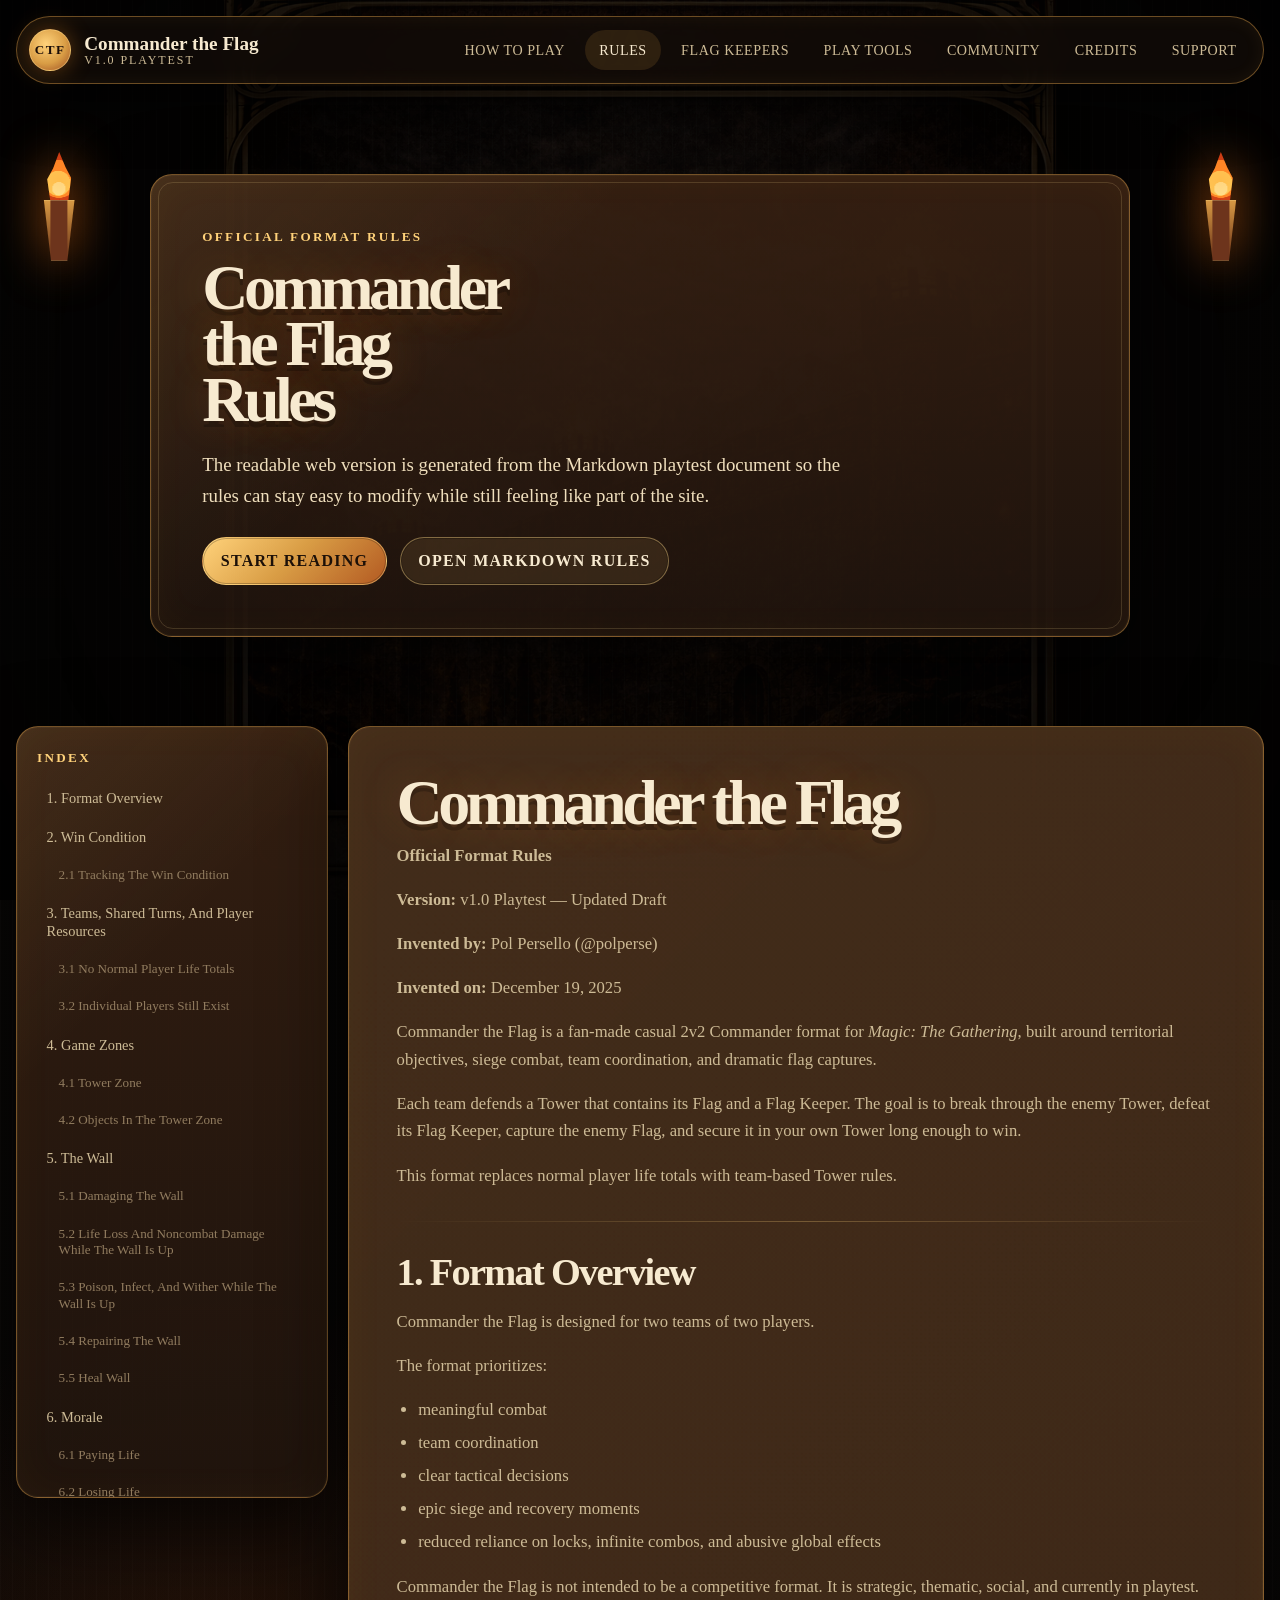
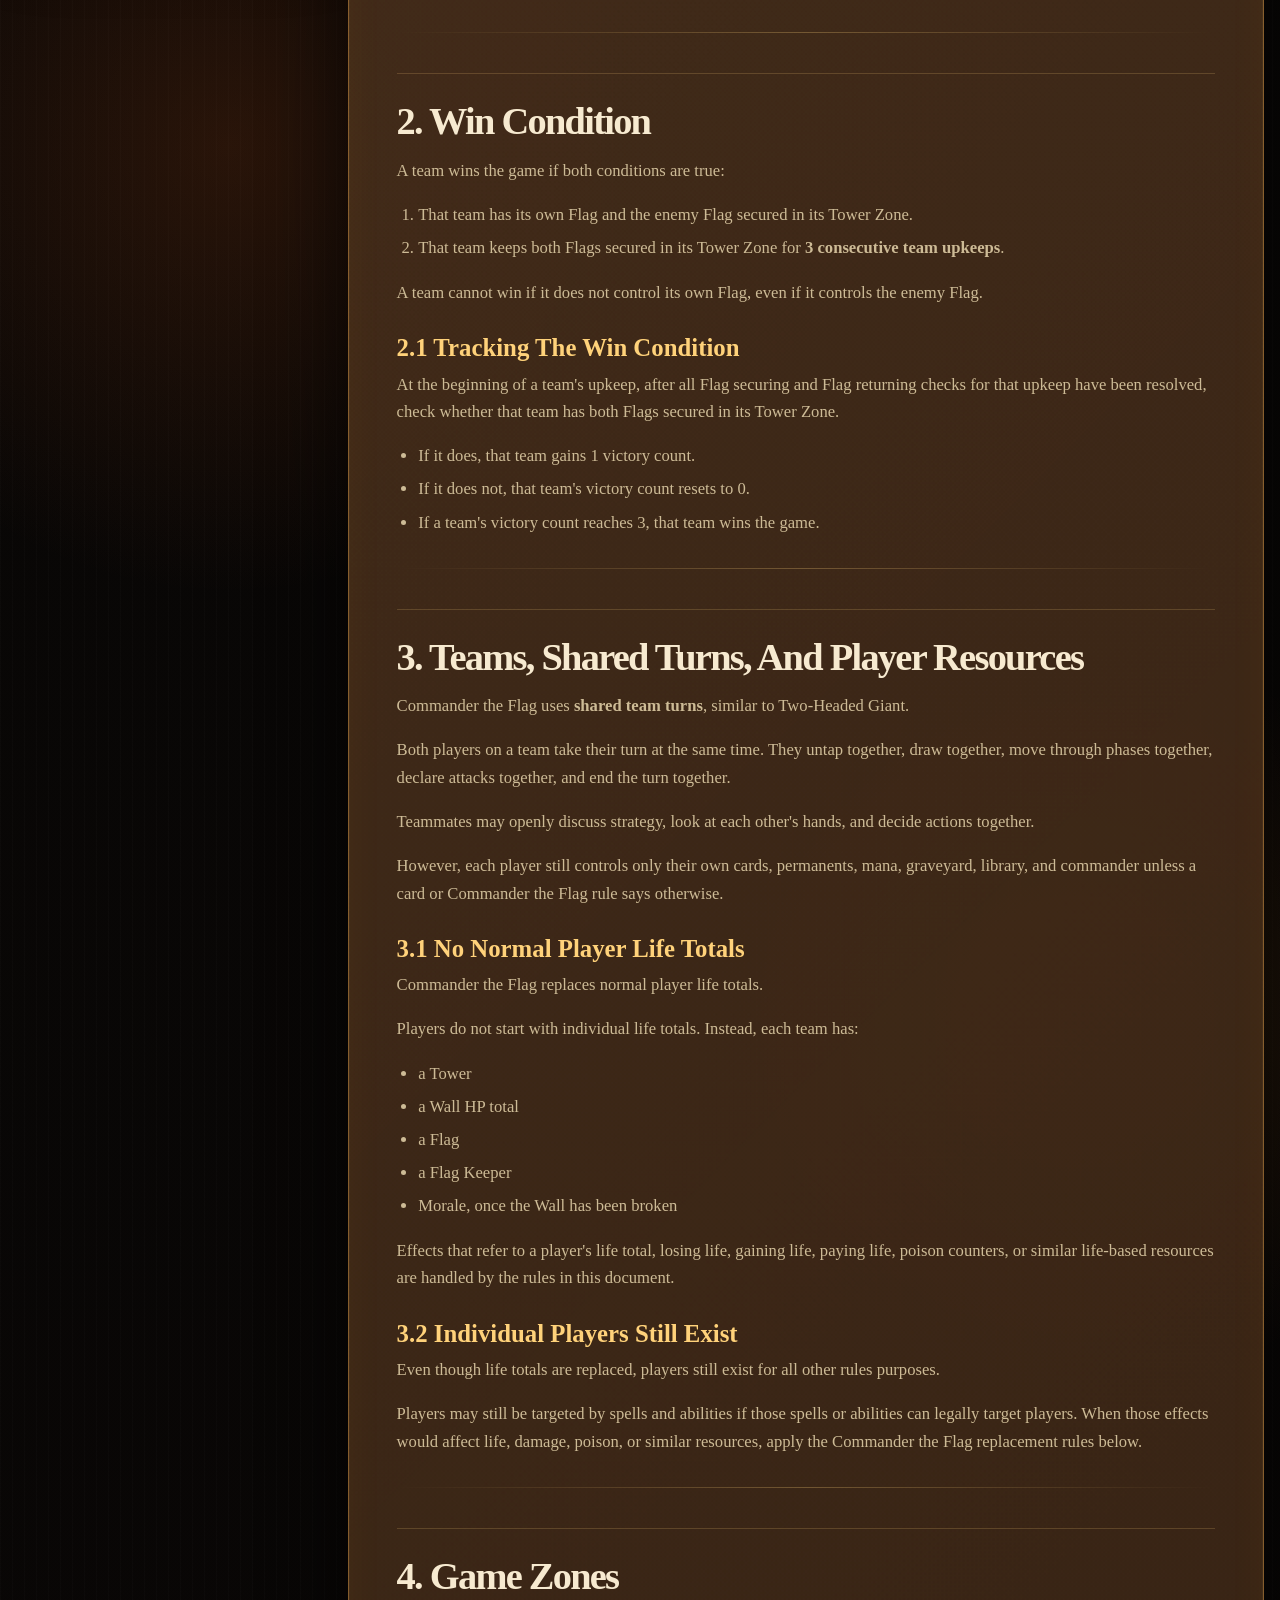
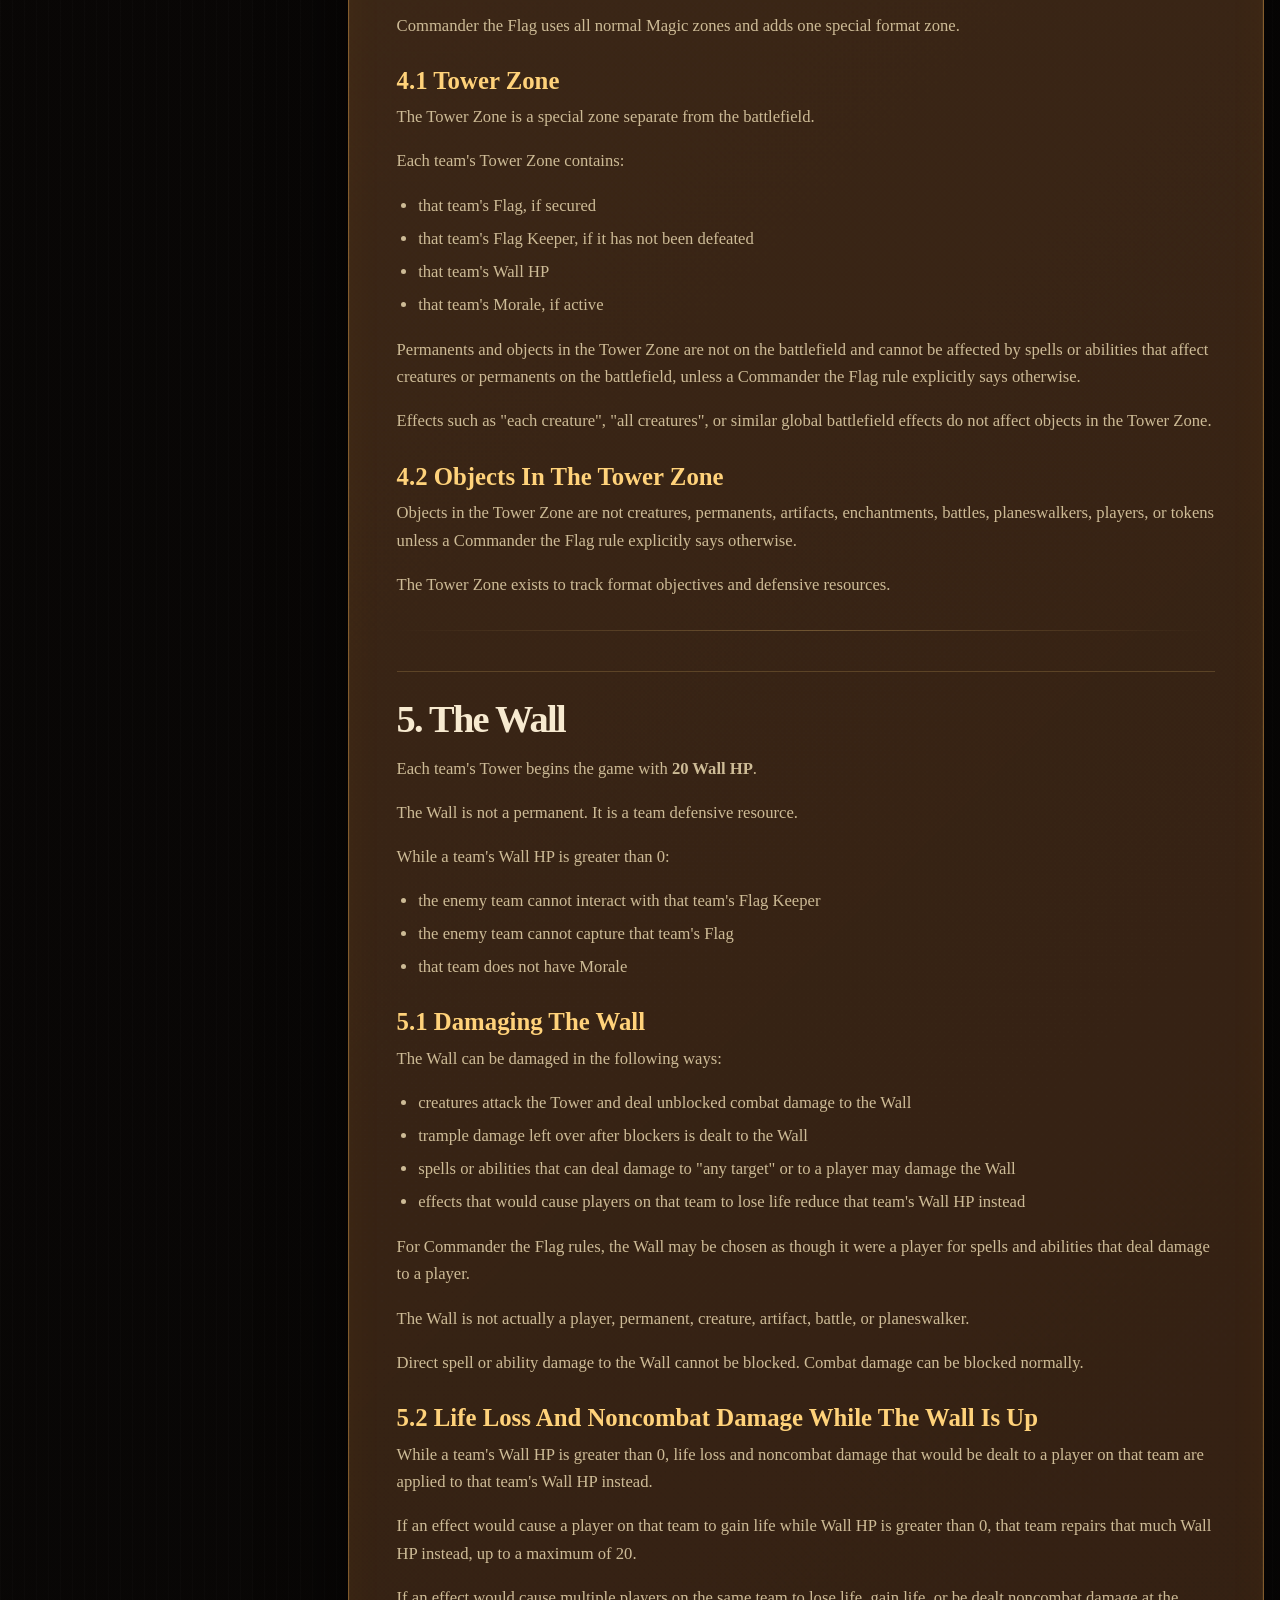
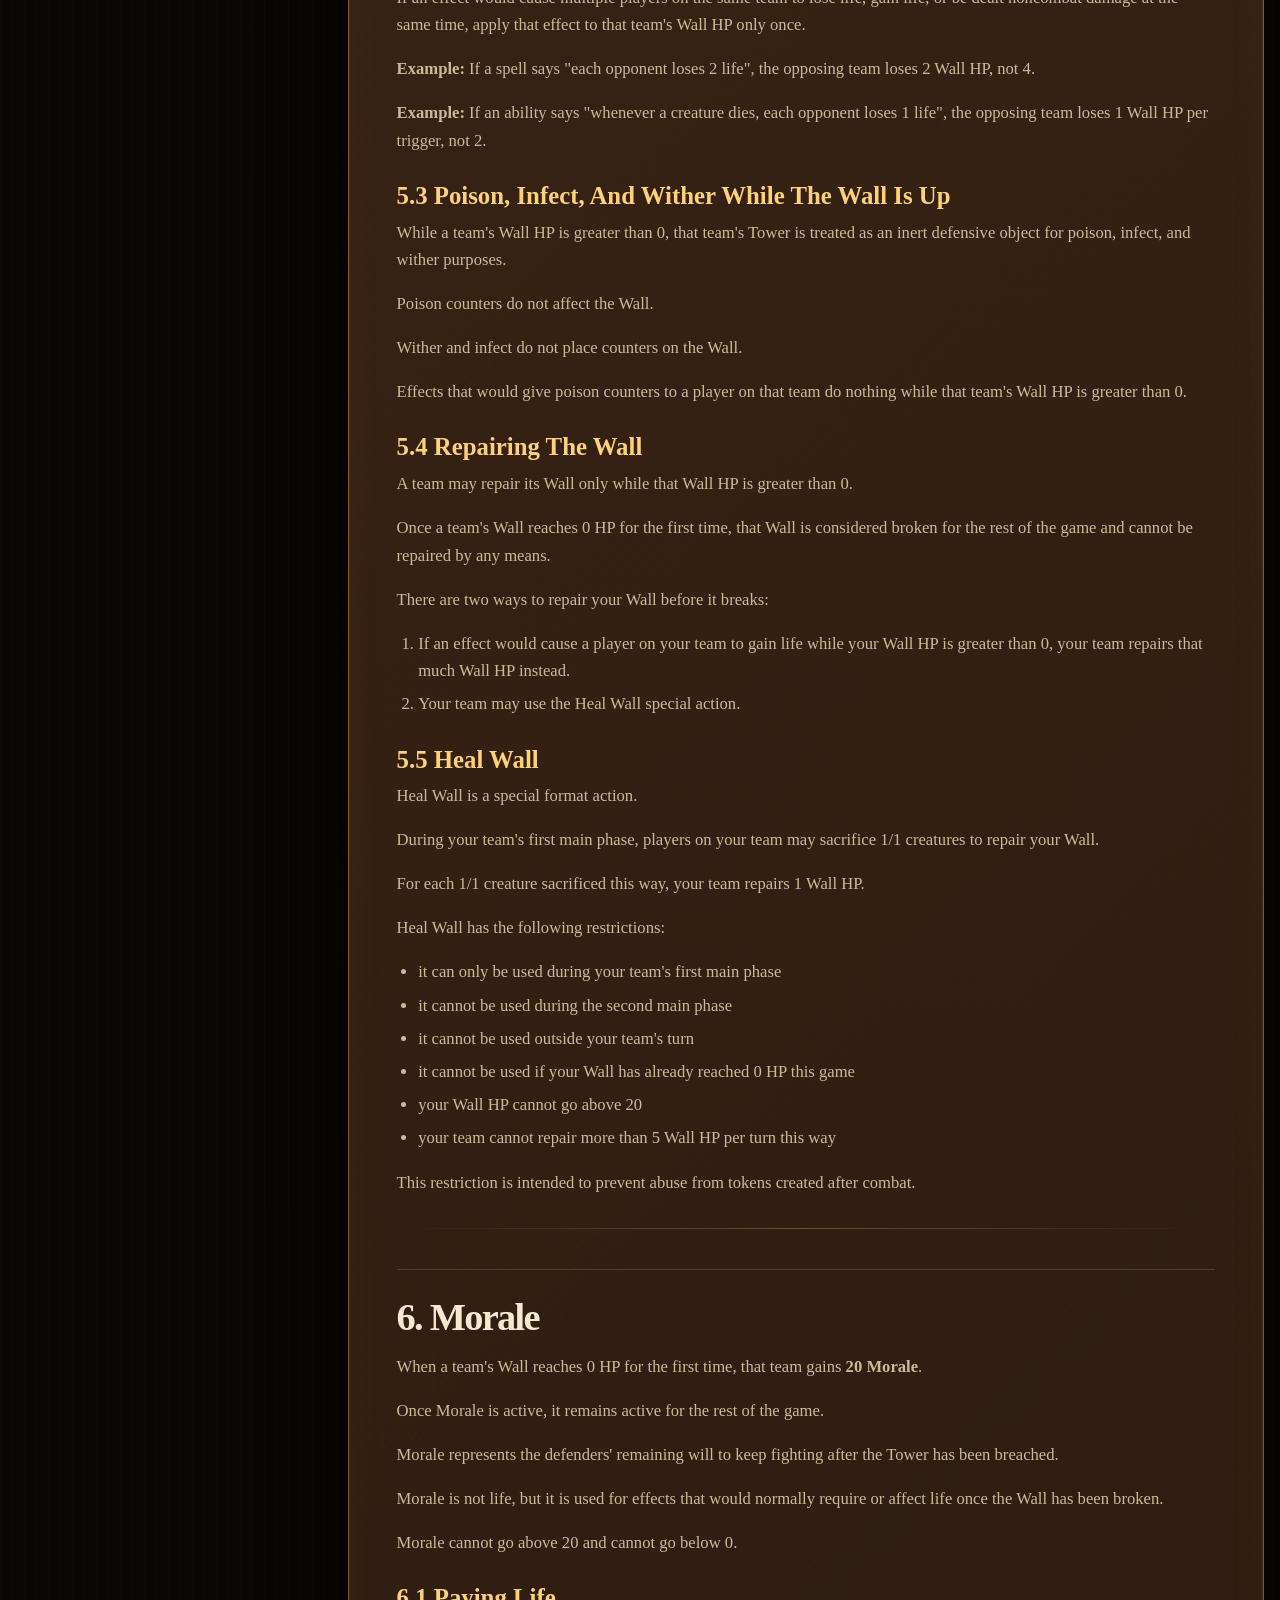
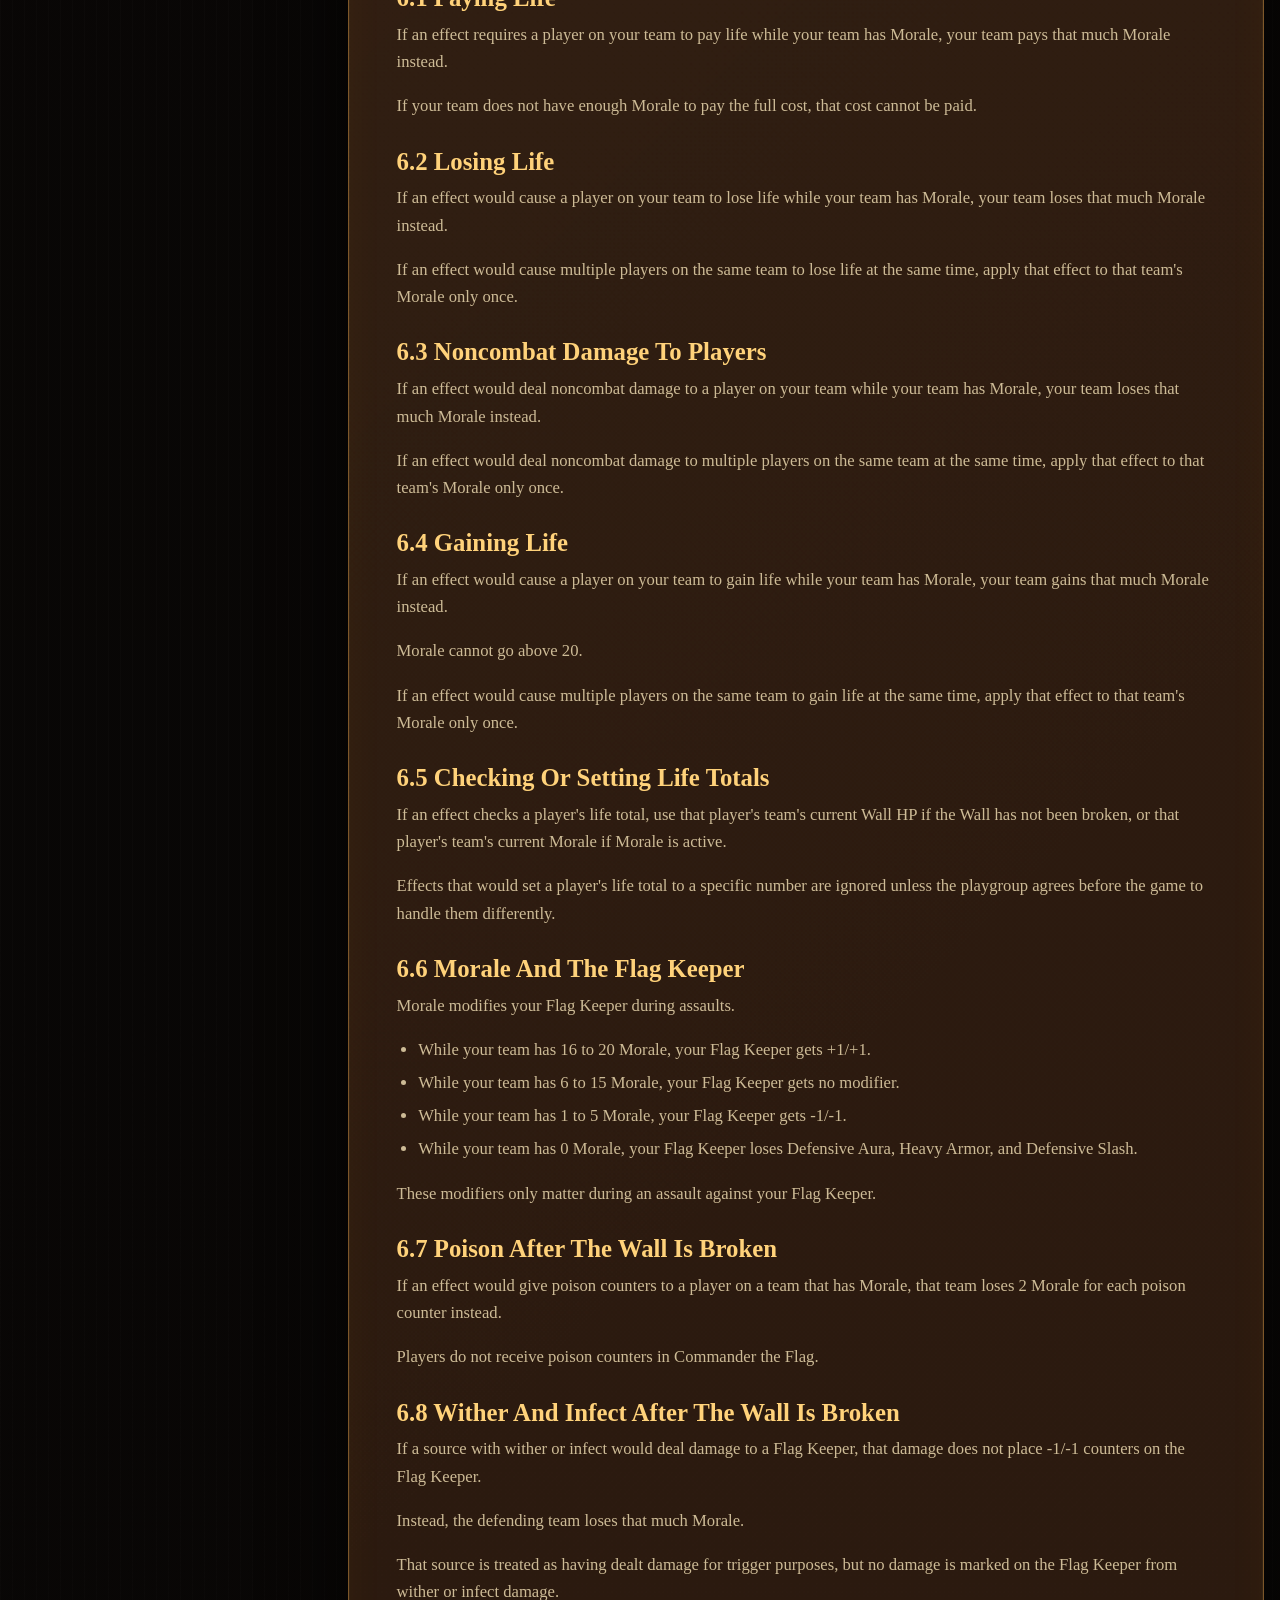
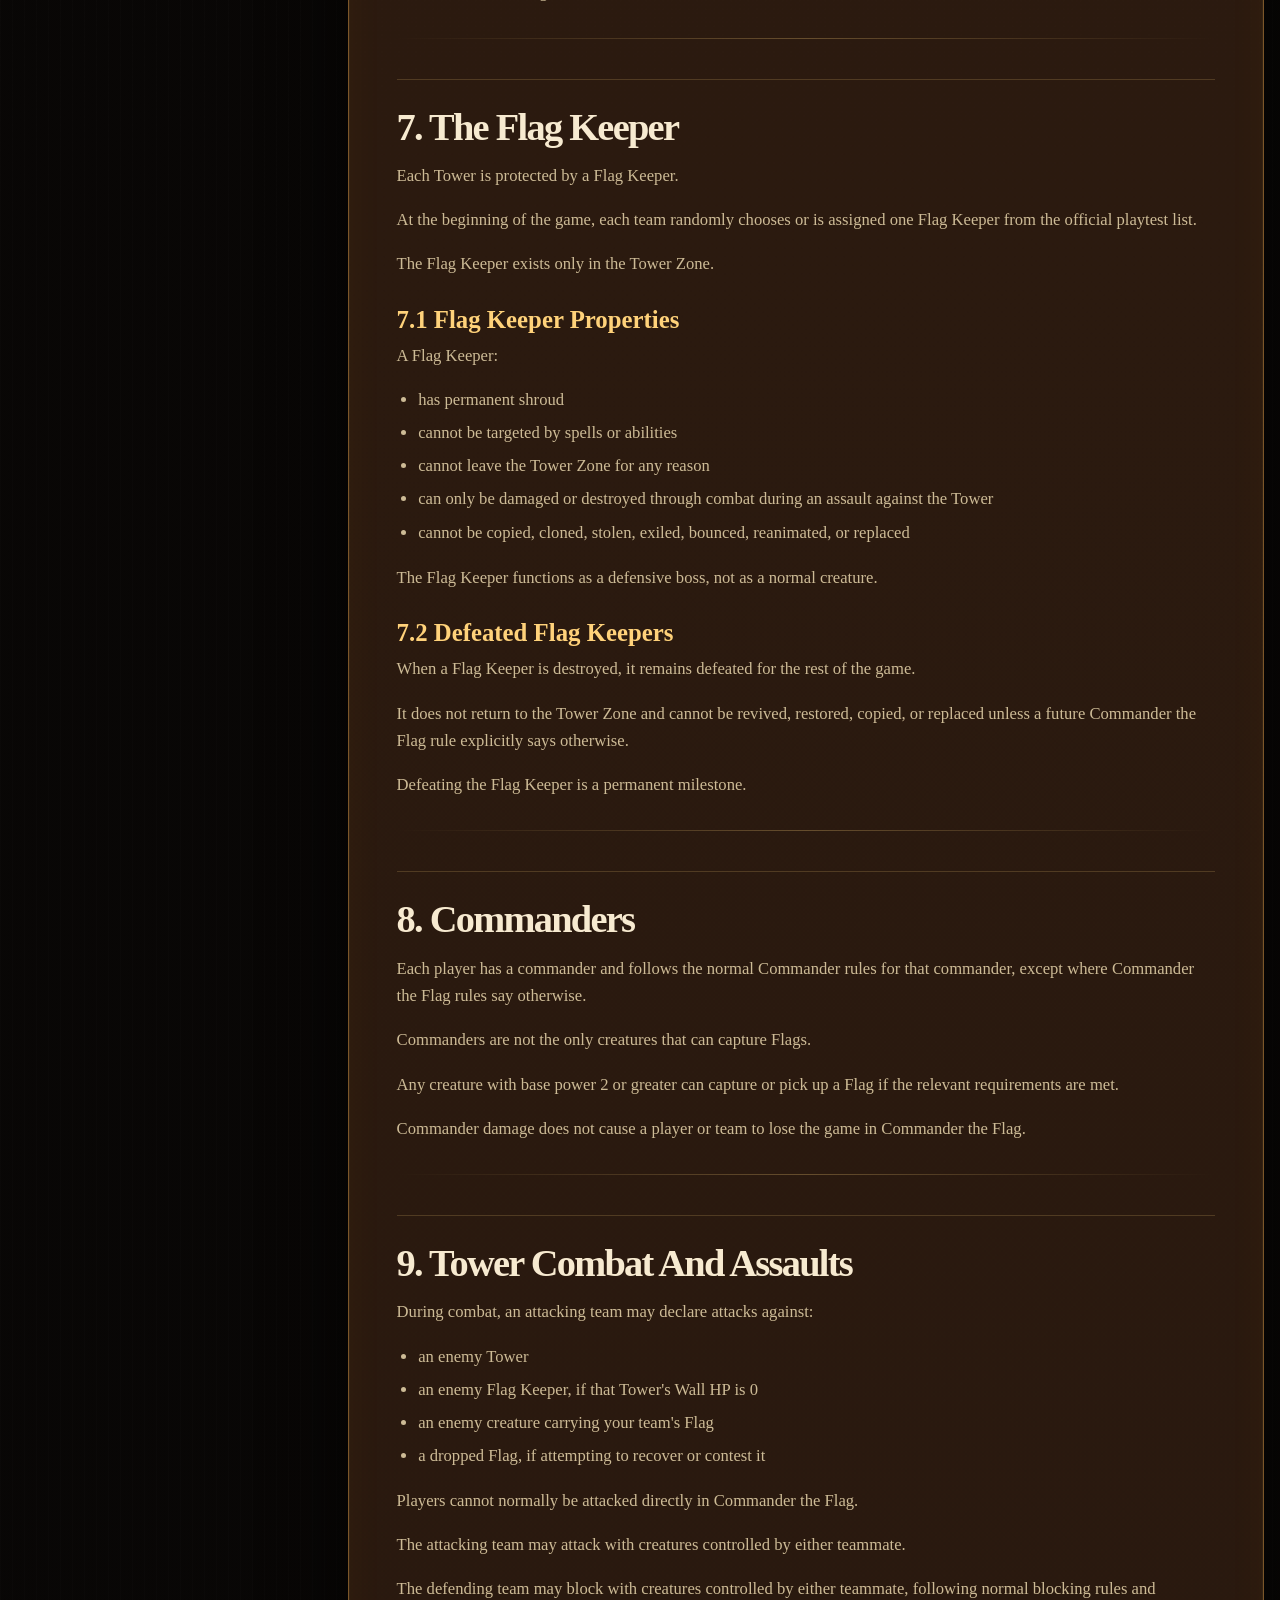
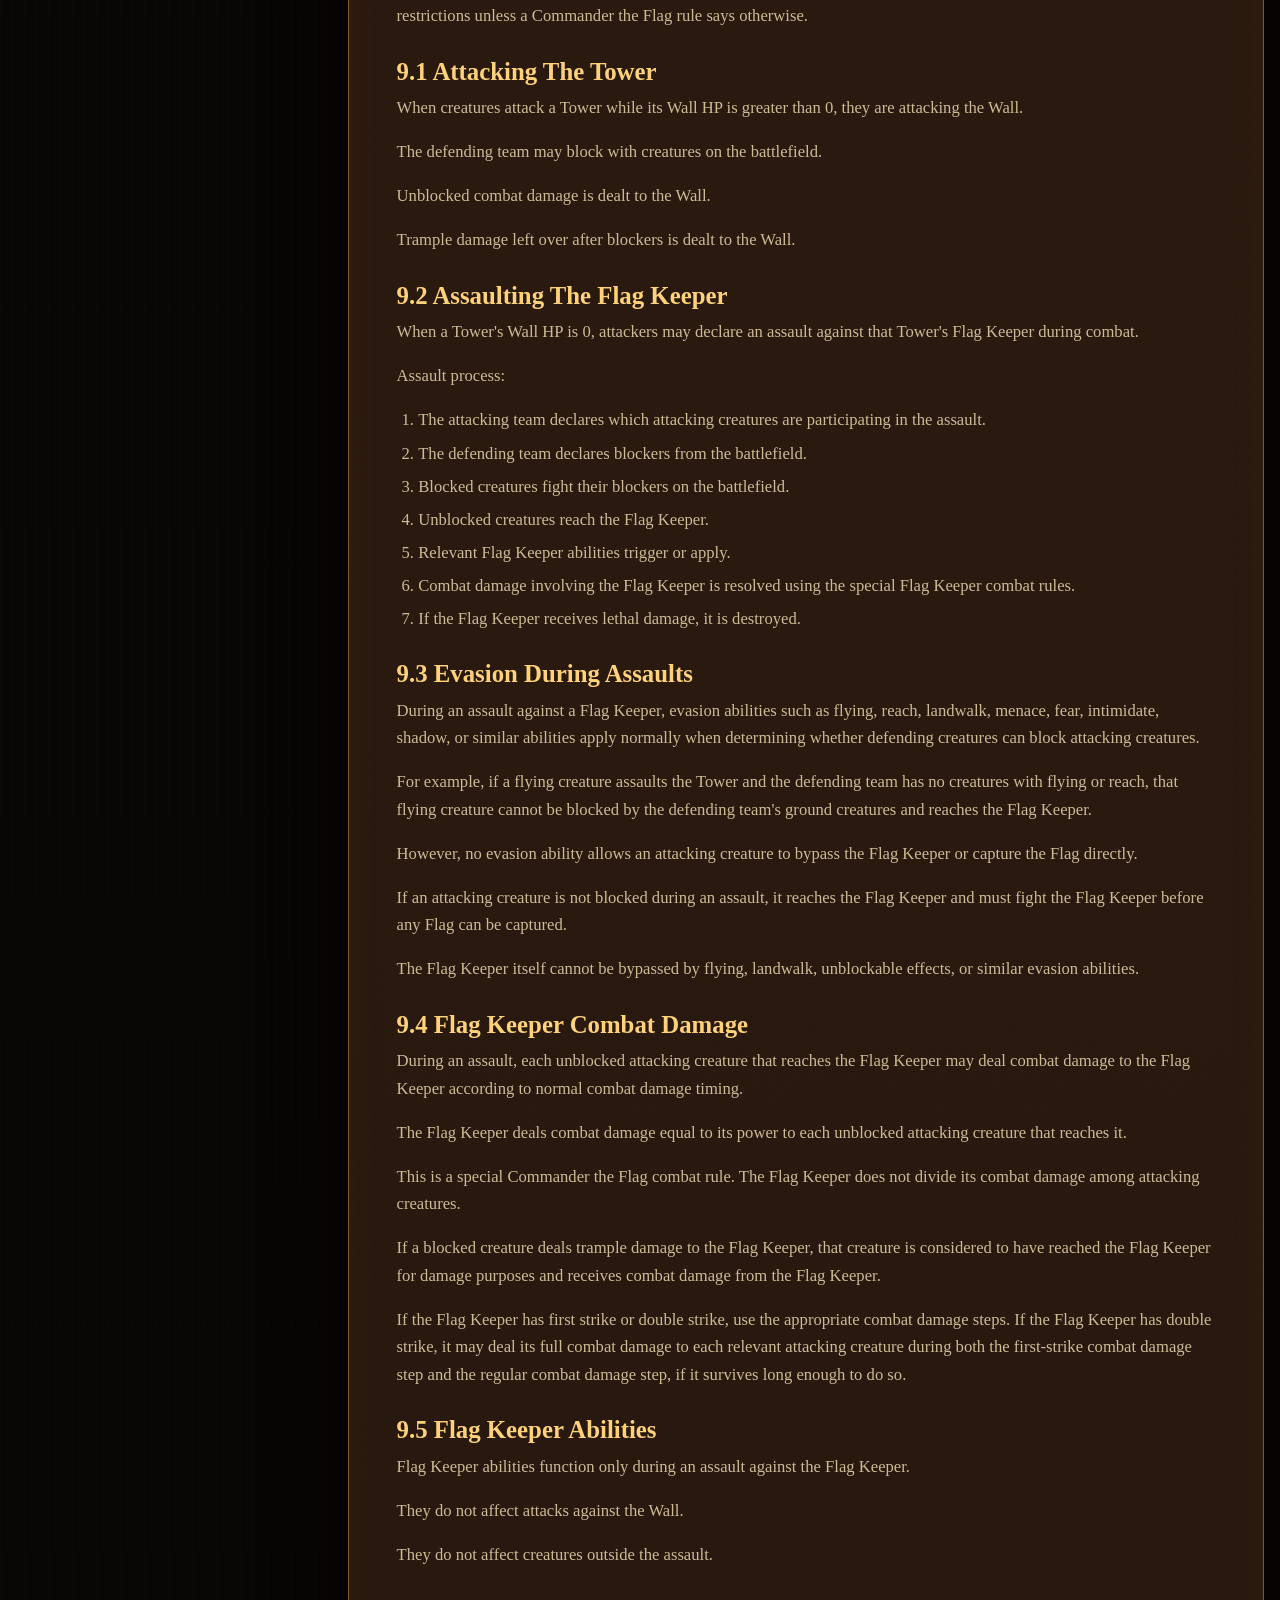
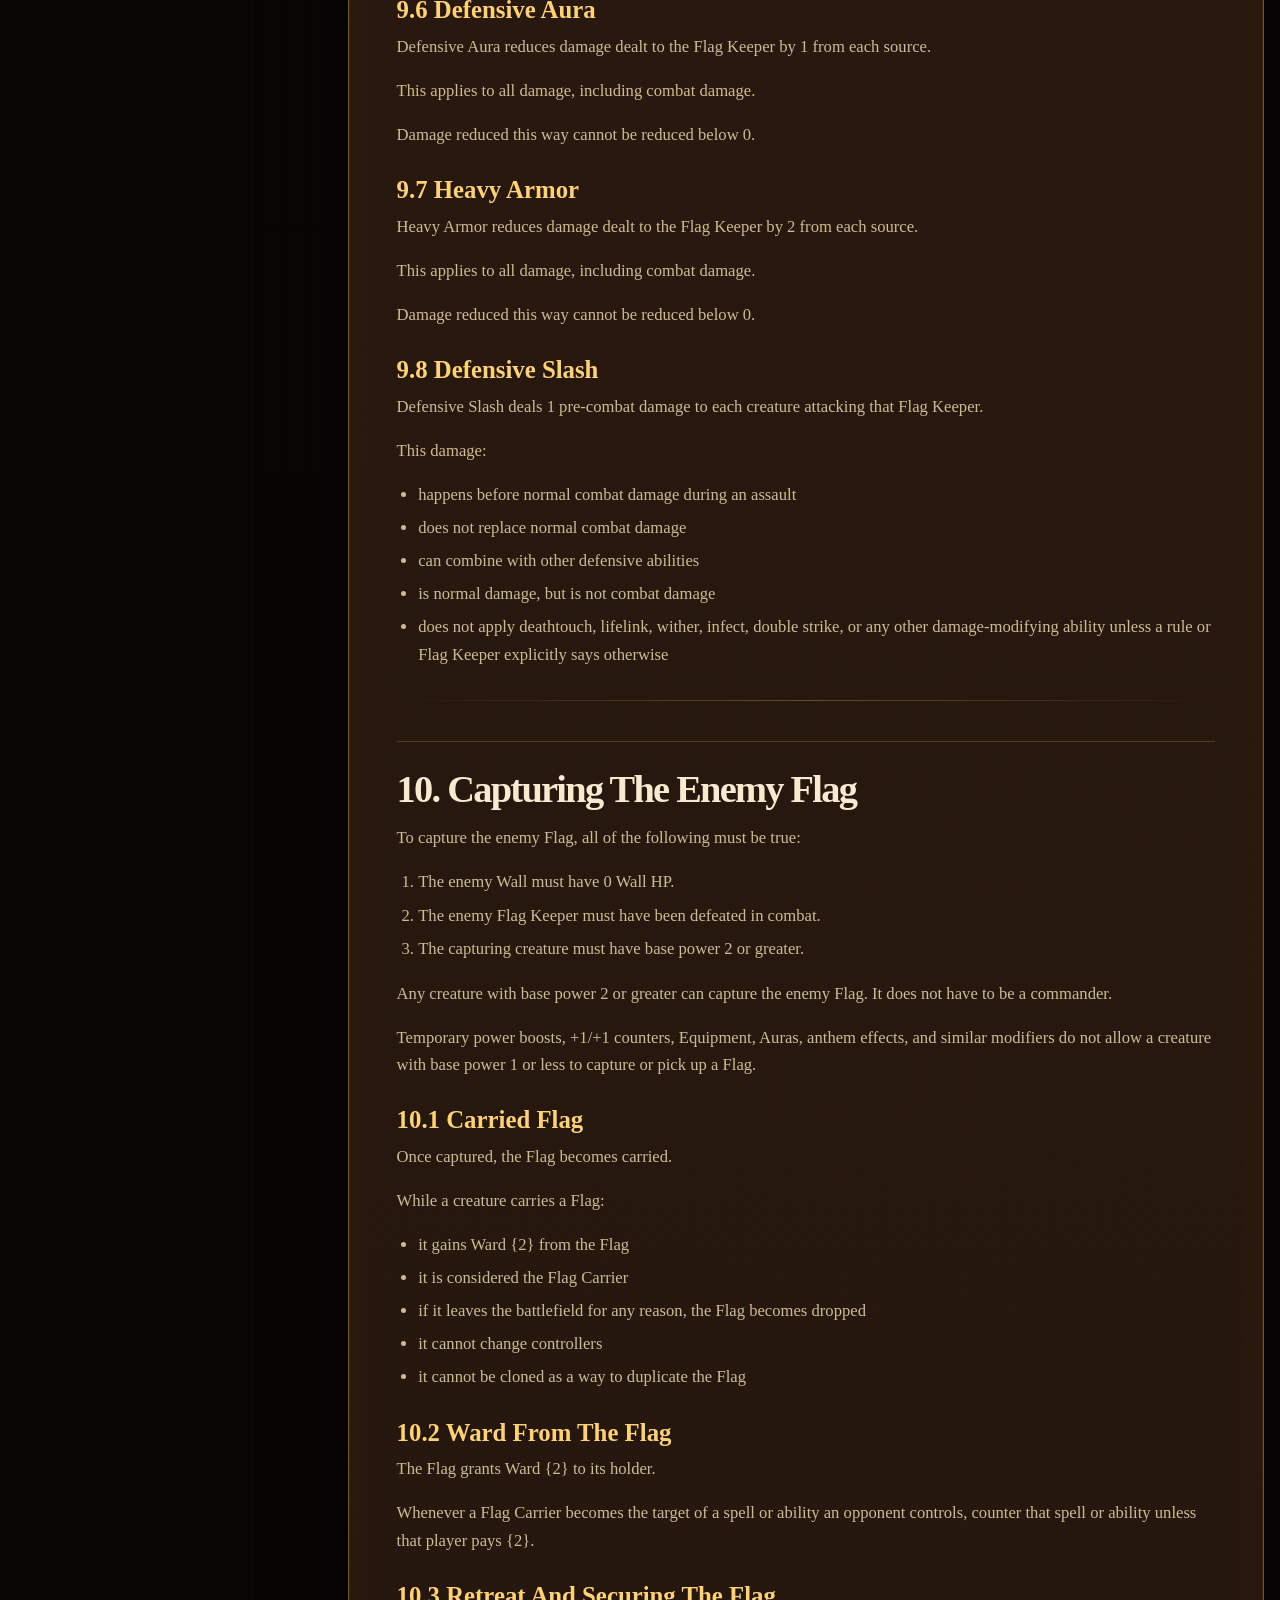
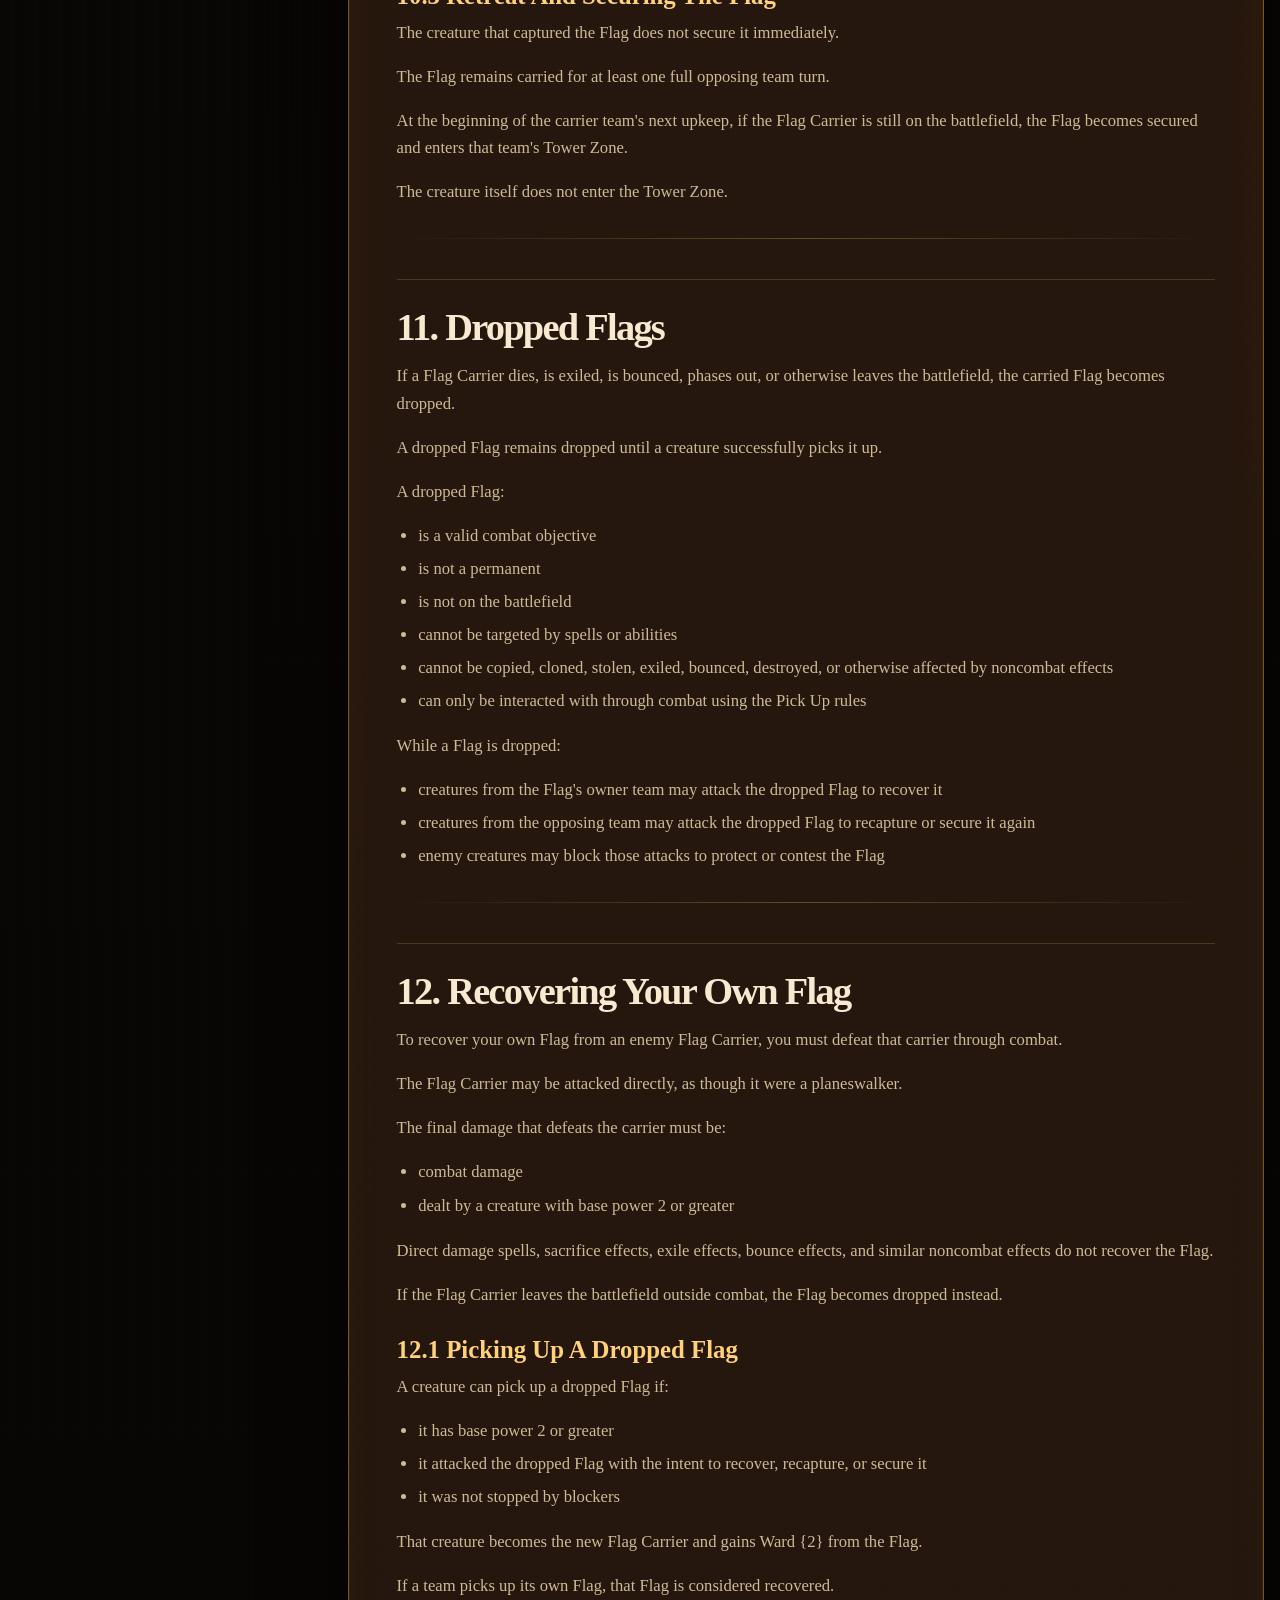
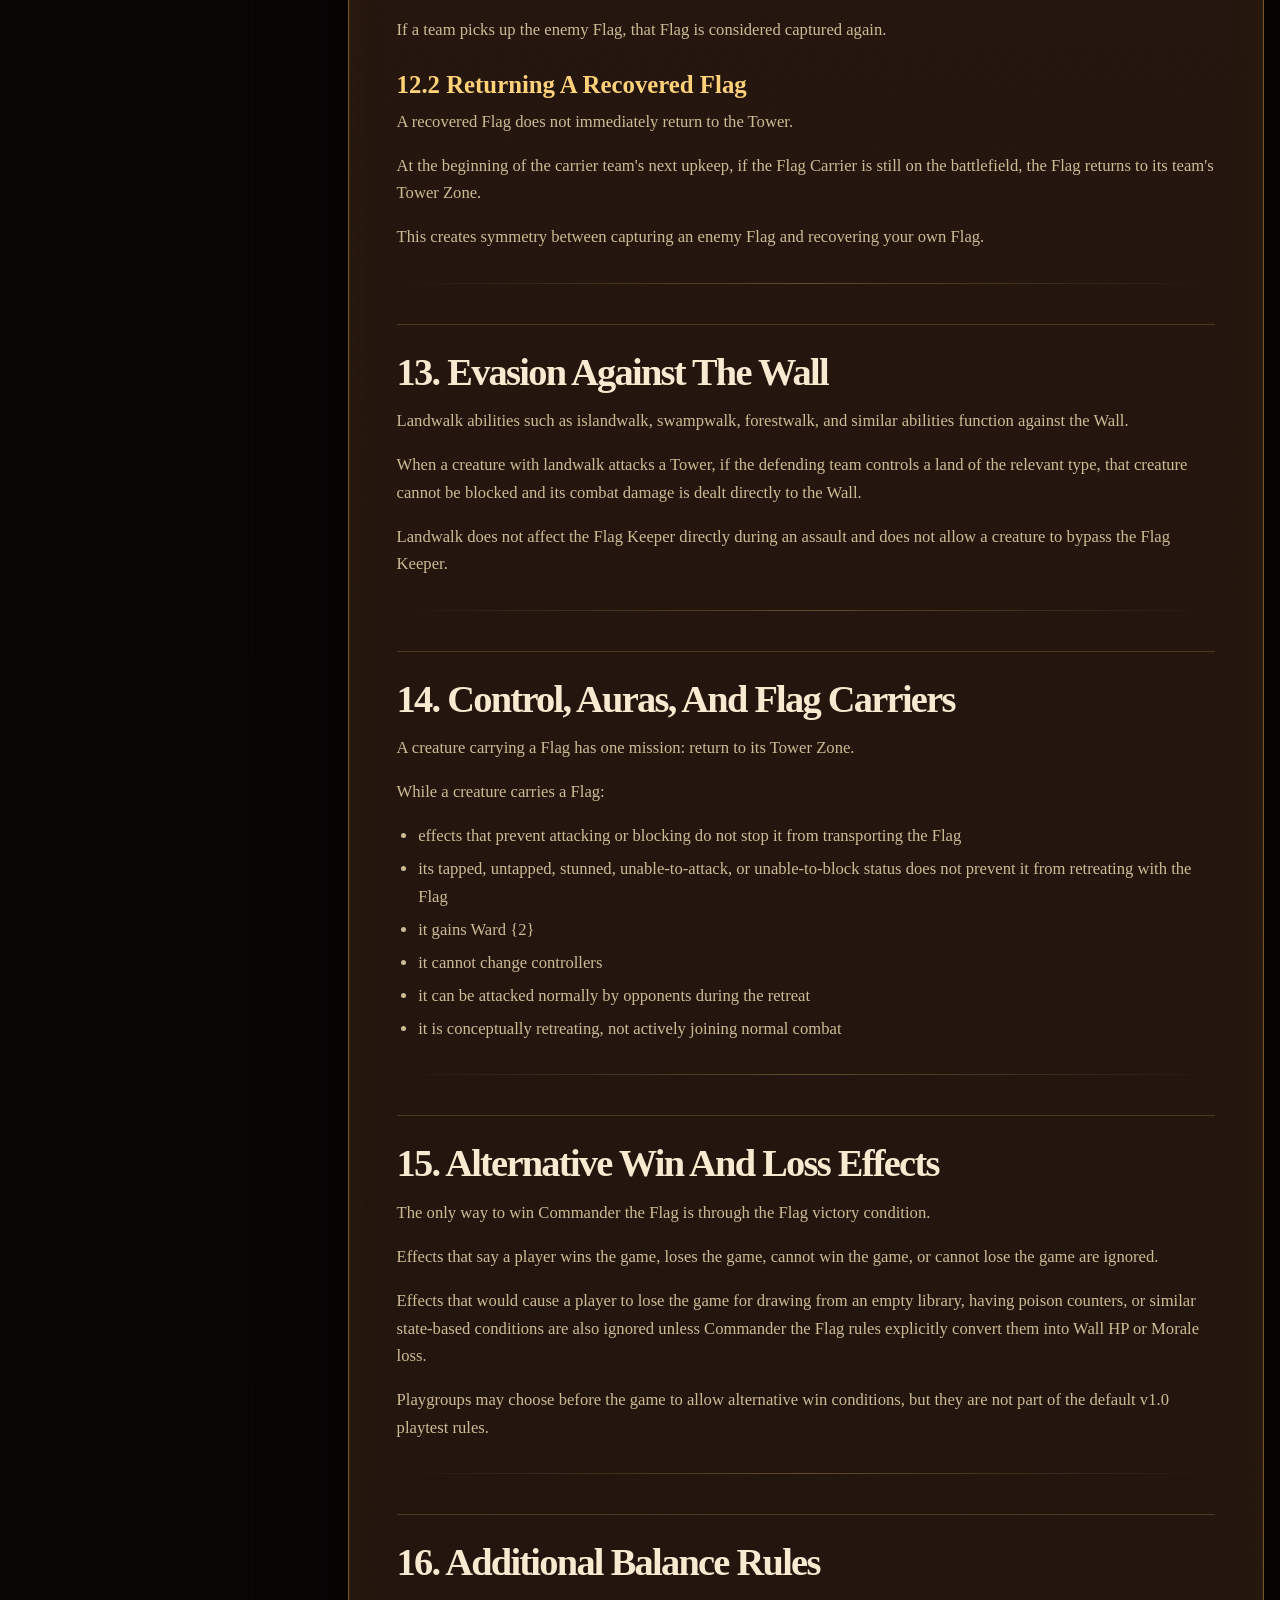
==== commit 1e96369f: "adding last changes" ====
--- a/rules.html
+++ b/rules.html
@@ -46,6 +46,7 @@
         <a href="index.html#how-to-play">How to Play</a>
         <a href="rules.html" class="is-active">Rules</a>
         <a href="index.html#keepers">Flag Keepers</a>
+        <a href="tools.html">Play Tools</a>
         <a href="index.html#community">Community</a>
         <a href="index.html#credits">Credits</a>
         <a href="index.html#support">Support</a>
--- a/styles.css
+++ b/styles.css
@@ -20,6 +20,10 @@
 
 * {
   box-sizing: border-box;
+}
+
+[hidden] {
+  display: none !important;
 }
 
 html {
@@ -330,7 +334,7 @@
     background 160ms ease;
 }
 
-.button:hover {
+.button:hover:not(:disabled) {
   transform: translateY(-2px);
   border-color: rgba(255, 224, 159, 0.72);
   background: rgba(255, 208, 120, 0.18);
@@ -341,7 +345,8 @@
   background: linear-gradient(135deg, var(--gold-bright), var(--gold) 48%, #b35a22);
 }
 
-.button.disabled {
+.button.disabled,
+.button:disabled {
   cursor: not-allowed;
   opacity: 0.62;
 }
@@ -588,7 +593,11 @@
 }
 
 .rules-index::before,
-.rules-document::before {
+.rules-document::before,
+.tools-setup::before,
+.team-tracker::before,
+.upkeep-helper::before,
+.quick-reference::before {
   display: none;
 }
 
@@ -683,6 +692,397 @@
   margin: 2rem 0;
   border: 0;
   background: linear-gradient(90deg, transparent, rgba(255, 210, 122, 0.28), transparent);
+}
+
+.tools-hero h1 {
+  max-width: 7ch;
+}
+
+.tools-setup {
+  padding: clamp(1.5rem, 4vw, 2.5rem);
+}
+
+.keeper-tools-grid,
+.team-tools-grid {
+  display: grid;
+  grid-template-columns: repeat(2, minmax(0, 1fr));
+  gap: 1.25rem;
+}
+
+.keeper-assignment,
+.team-tracker,
+.upkeep-helper,
+.quick-reference {
+  position: relative;
+  border: 1px solid var(--line);
+  border-radius: var(--radius);
+  background:
+    linear-gradient(135deg, rgba(255, 211, 132, 0.07), transparent 34%),
+    linear-gradient(180deg, var(--panel-strong), var(--panel));
+  box-shadow:
+    0 26px 80px var(--shadow),
+    inset 0 0 0 1px rgba(255, 243, 203, 0.04),
+    inset 0 0 45px rgba(255, 166, 48, 0.04);
+}
+
+.keeper-assignment,
+.team-tracker,
+.upkeep-helper,
+.quick-reference {
+  padding: clamp(1.25rem, 3vw, 2rem);
+}
+
+.tool-panel-header {
+  display: flex;
+  align-items: flex-start;
+  justify-content: space-between;
+  gap: 1rem;
+  margin-bottom: 1.25rem;
+}
+
+.tool-panel-header .eyebrow {
+  margin-bottom: 0.35rem;
+}
+
+.small-button {
+  min-height: 2.45rem;
+  padding: 0.55rem 0.8rem;
+  font-size: 0.74rem;
+}
+
+.danger-button {
+  color: #ffd8b6;
+  border-color: rgba(255, 118, 72, 0.4);
+  background: rgba(125, 26, 16, 0.24);
+}
+
+.assigned-keeper {
+  display: grid;
+  grid-template-columns: minmax(115px, 0.42fr) minmax(0, 1fr);
+  gap: 1rem;
+  align-items: center;
+}
+
+.assigned-keeper img {
+  width: 100%;
+  border-radius: 14px;
+  box-shadow: 0 18px 40px rgba(0, 0, 0, 0.5);
+}
+
+.assigned-keeper h3,
+.assigned-keeper p {
+  margin-bottom: 0;
+}
+
+.team-red {
+  border-color: rgba(216, 75, 49, 0.48);
+}
+
+.team-blue {
+  border-color: rgba(74, 139, 216, 0.48);
+}
+
+.resource-grid {
+  display: grid;
+  grid-template-columns: repeat(auto-fit, minmax(9rem, 1fr));
+  gap: 0.75rem;
+  margin-bottom: 1.25rem;
+}
+
+.stat-tracker {
+  display: grid;
+  grid-template-columns: auto minmax(8rem, 12rem) auto;
+  gap: 0.75rem;
+  align-items: stretch;
+  justify-content: start;
+  margin-bottom: 1.25rem;
+}
+
+.resource-card {
+  min-height: 8rem;
+  padding: 1rem;
+  border: 1px solid rgba(255, 218, 139, 0.18);
+  border-radius: 16px;
+  background: rgba(0, 0, 0, 0.18);
+}
+
+.resource-card.stat-resource-card {
+  width: 100%;
+  min-height: auto;
+  padding: 0.78rem 0.9rem;
+}
+
+.resource-card span,
+.resource-card small {
+  display: block;
+  color: var(--faded);
+}
+
+.resource-card span {
+  font-size: 0.75rem;
+  font-weight: 800;
+  letter-spacing: 0.14em;
+  text-transform: uppercase;
+}
+
+.resource-card strong {
+  display: block;
+  margin: 0.25rem 0;
+  color: var(--ink);
+  font-size: clamp(2rem, 3.2vw, 3rem);
+  line-height: 0.95;
+  overflow-wrap: anywhere;
+}
+
+.resource-card .resource-text-value {
+  font-size: clamp(1.85rem, 3vw, 2.45rem);
+  line-height: 1;
+}
+
+.breach-banner {
+  display: flex;
+  flex-wrap: wrap;
+  gap: 0.35rem 0.55rem;
+  align-items: baseline;
+  width: fit-content;
+  margin-bottom: 0.85rem;
+  padding: 0.62rem 0.82rem;
+  border: 1px solid rgba(255, 218, 139, 0.2);
+  border-radius: 999px;
+  background: rgba(0, 0, 0, 0.18);
+}
+
+.breach-banner strong {
+  color: var(--gold-bright);
+  font-size: 1rem;
+  line-height: 1.15;
+}
+
+.breach-banner span {
+  color: var(--faded);
+  font-size: 0.92rem;
+  line-height: 1.2;
+}
+
+.compact-resource-card {
+  min-height: auto;
+  margin-bottom: 0.85rem;
+}
+
+.compact-resource-card strong {
+  font-size: clamp(1.6rem, 2.6vw, 2.35rem);
+}
+
+.stat-adjustments {
+  display: grid;
+  grid-template-columns: repeat(2, minmax(3.35rem, auto));
+  gap: 0.5rem;
+  align-content: center;
+}
+
+.stat-adjustments button,
+.button-row button,
+.input-action button {
+  min-height: 2.65rem;
+  padding: 0.55rem 0.85rem;
+  border: 1px solid rgba(255, 218, 139, 0.32);
+  border-radius: 999px;
+  color: var(--ink);
+  font: inherit;
+  font-weight: 800;
+  background: rgba(255, 208, 120, 0.1);
+  cursor: pointer;
+}
+
+.captured-turns-card {
+  display: flex;
+  flex-wrap: wrap;
+  align-items: baseline;
+  gap: 0.35rem 0.75rem;
+  margin-bottom: 0.85rem;
+  padding: 0.9rem 1rem;
+  border: 1px solid rgba(255, 218, 139, 0.22);
+  border-radius: 16px;
+  background: rgba(0, 0, 0, 0.18);
+}
+
+.captured-turns-card > span,
+.captured-turns-card small {
+  color: var(--faded);
+}
+
+.captured-turns-card > span {
+  flex-basis: 100%;
+  font-size: 0.75rem;
+  font-weight: 800;
+  letter-spacing: 0.14em;
+  text-transform: uppercase;
+}
+
+.captured-turns-card strong {
+  display: inline-flex;
+  align-items: baseline;
+  color: var(--ink);
+  font-size: clamp(2rem, 4vw, 3.15rem);
+  line-height: 0.95;
+}
+
+.captured-turns-card small {
+  font-size: 0.92rem;
+}
+
+.captured-turns-card.is-complete {
+  border-color: rgba(255, 118, 72, 0.64);
+  animation: dangerPulse 900ms ease-in-out infinite alternate;
+}
+
+.victory-message {
+  margin: 0.95rem 0 0;
+  padding: 0.95rem 1rem;
+  border: 1px solid rgba(255, 118, 72, 0.58);
+  border-radius: 16px;
+  color: #ffe6c8;
+  font-size: clamp(1.1rem, 2vw, 1.35rem);
+  font-weight: 900;
+  line-height: 1.25;
+  background:
+    radial-gradient(circle at 14% 50%, rgba(255, 118, 72, 0.24), transparent 8rem),
+    rgba(125, 26, 16, 0.32);
+  box-shadow: 0 0 32px rgba(183, 39, 25, 0.24);
+  animation: victoryEntrance 320ms ease-out both;
+}
+
+.blood-value {
+  color: #b72719 !important;
+  text-shadow: 0 0 18px rgba(183, 39, 25, 0.45);
+}
+
+.resource-card small {
+  font-size: 0.82rem;
+  line-height: 1.3;
+}
+
+.control-group {
+  margin-top: 1.25rem;
+  padding-top: 1.25rem;
+  border-top: 1px solid rgba(255, 210, 122, 0.16);
+}
+
+.control-group h3 {
+  margin-bottom: 0.85rem;
+}
+
+.button-row {
+  display: flex;
+  flex-wrap: wrap;
+  gap: 0.6rem;
+}
+
+.stat-adjustments button:disabled,
+.button-row button:disabled {
+  cursor: not-allowed;
+  opacity: 0.42;
+}
+
+.stat-adjustments button:hover,
+.button-row button:hover,
+.input-action button:hover {
+  border-color: rgba(255, 224, 159, 0.72);
+  background: rgba(255, 208, 120, 0.18);
+}
+
+.input-action {
+  display: grid;
+  grid-template-columns: minmax(0, 1fr) auto;
+  gap: 0.75rem;
+  align-items: end;
+  margin-bottom: 0.75rem;
+}
+
+.input-action label {
+  display: grid;
+  gap: 0.35rem;
+  color: var(--muted);
+  font-size: 0.92rem;
+}
+
+.input-action input,
+.control-group select {
+  width: 100%;
+  min-height: 2.65rem;
+  border: 1px solid rgba(255, 218, 139, 0.28);
+  border-radius: 12px;
+  color: var(--ink);
+  font: inherit;
+  background: rgba(0, 0, 0, 0.22);
+}
+
+.input-action input {
+  padding: 0.45rem 0.65rem;
+}
+
+.control-group select {
+  padding: 0.55rem 0.65rem;
+}
+
+.state-toggle {
+  display: grid;
+  grid-template-columns: repeat(3, minmax(0, 1fr));
+  gap: 0.25rem;
+  padding: 0.35rem;
+  border: 1px solid rgba(255, 218, 139, 0.28);
+  border-radius: 999px;
+  background: rgba(0, 0, 0, 0.2);
+}
+
+.state-toggle button {
+  min-height: 2.75rem;
+  border: 0;
+  border-radius: 999px;
+  color: var(--muted);
+  font: inherit;
+  font-size: 0.82rem;
+  font-weight: 900;
+  letter-spacing: 0.06em;
+  text-transform: uppercase;
+  background: transparent;
+  cursor: pointer;
+  transition:
+    color 160ms ease,
+    background 160ms ease,
+    box-shadow 160ms ease;
+}
+
+.state-toggle button.is-active {
+  color: #1c1008;
+  background: linear-gradient(135deg, var(--gold-bright), var(--gold) 52%, #b35a22);
+  box-shadow: 0 0 20px rgba(255, 173, 64, 0.18);
+}
+
+.modifier-callout {
+  margin: -0.35rem 0 0;
+  padding: 0.85rem;
+  border: 1px solid rgba(255, 218, 139, 0.18);
+  border-radius: 14px;
+  color: var(--gold-bright);
+  background: rgba(0, 0, 0, 0.18);
+}
+
+.tool-note {
+  margin: 0 0 0.85rem;
+  color: var(--faded);
+  font-size: 0.92rem;
+}
+
+.checklist,
+.quick-reference ul {
+  margin: 0;
+  padding-left: 1.25rem;
+}
+
+.checklist li + li,
+.quick-reference li + li {
+  margin-top: 0.55rem;
 }
 
 .credits-section {
@@ -892,10 +1292,34 @@
   }
 }
 
+@keyframes dangerPulse {
+  from {
+    box-shadow: 0 0 0 rgba(183, 39, 25, 0);
+  }
+
+  to {
+    box-shadow: 0 0 28px rgba(183, 39, 25, 0.34);
+  }
+}
+
+@keyframes victoryEntrance {
+  from {
+    opacity: 0;
+    transform: translateY(0.45rem) scale(0.98);
+  }
+
+  to {
+    opacity: 1;
+    transform: translateY(0) scale(1);
+  }
+}
+
 @media (max-width: 1050px) {
   .split-section,
   .community-section,
   .rules-layout,
+  .keeper-tools-grid,
+  .team-tools-grid,
   .credits-section {
     grid-template-columns: 1fr;
   }
@@ -972,8 +1396,30 @@
     grid-template-columns: 1fr;
   }
 
+  .assigned-keeper,
+  .resource-grid,
+  .input-action,
+  .state-toggle {
+    grid-template-columns: 1fr;
+    border-radius: 18px;
+  }
+
+  .stat-adjustments {
+    grid-template-columns: repeat(2, minmax(0, 1fr));
+  }
+
+  .state-toggle button {
+    border-radius: 14px;
+  }
+
   .torch {
     display: none;
+  }
+}
+
+@media (max-width: 520px) {
+  .stat-tracker {
+    grid-template-columns: 1fr;
   }
 }
 
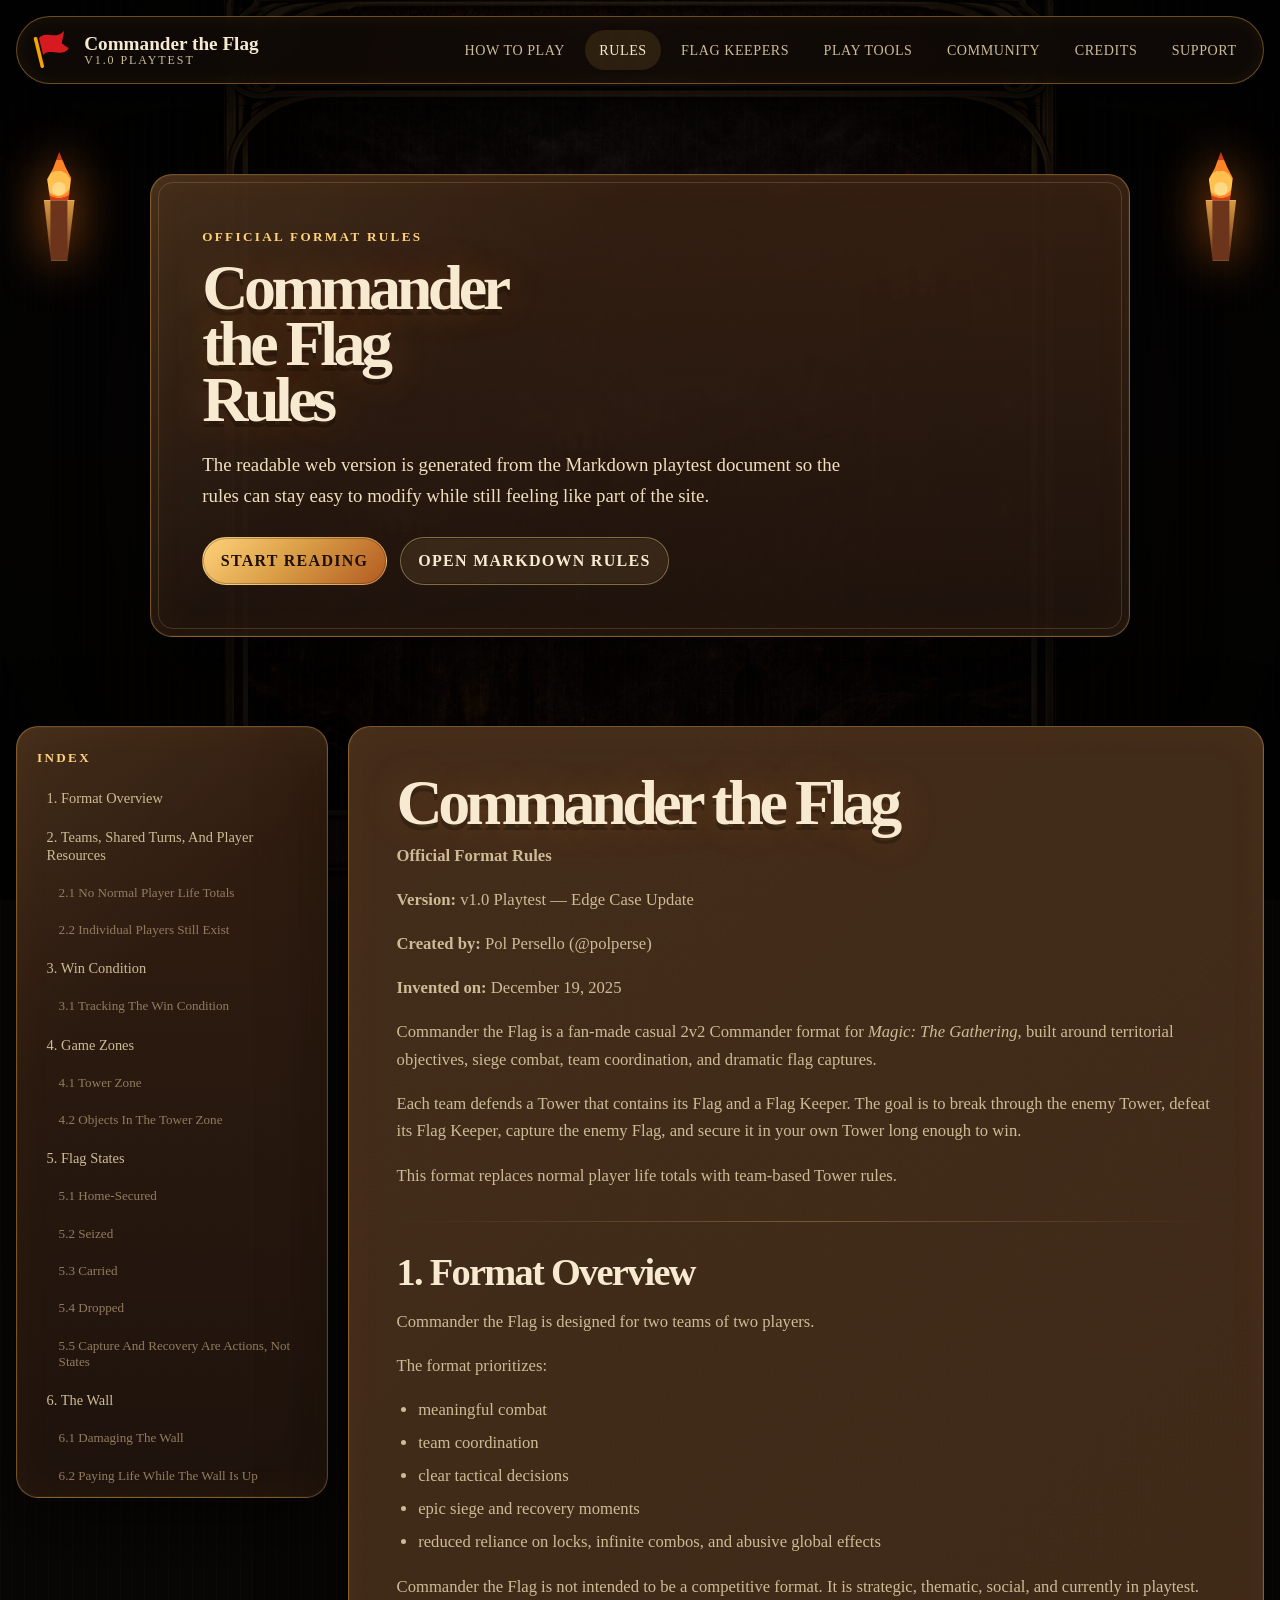
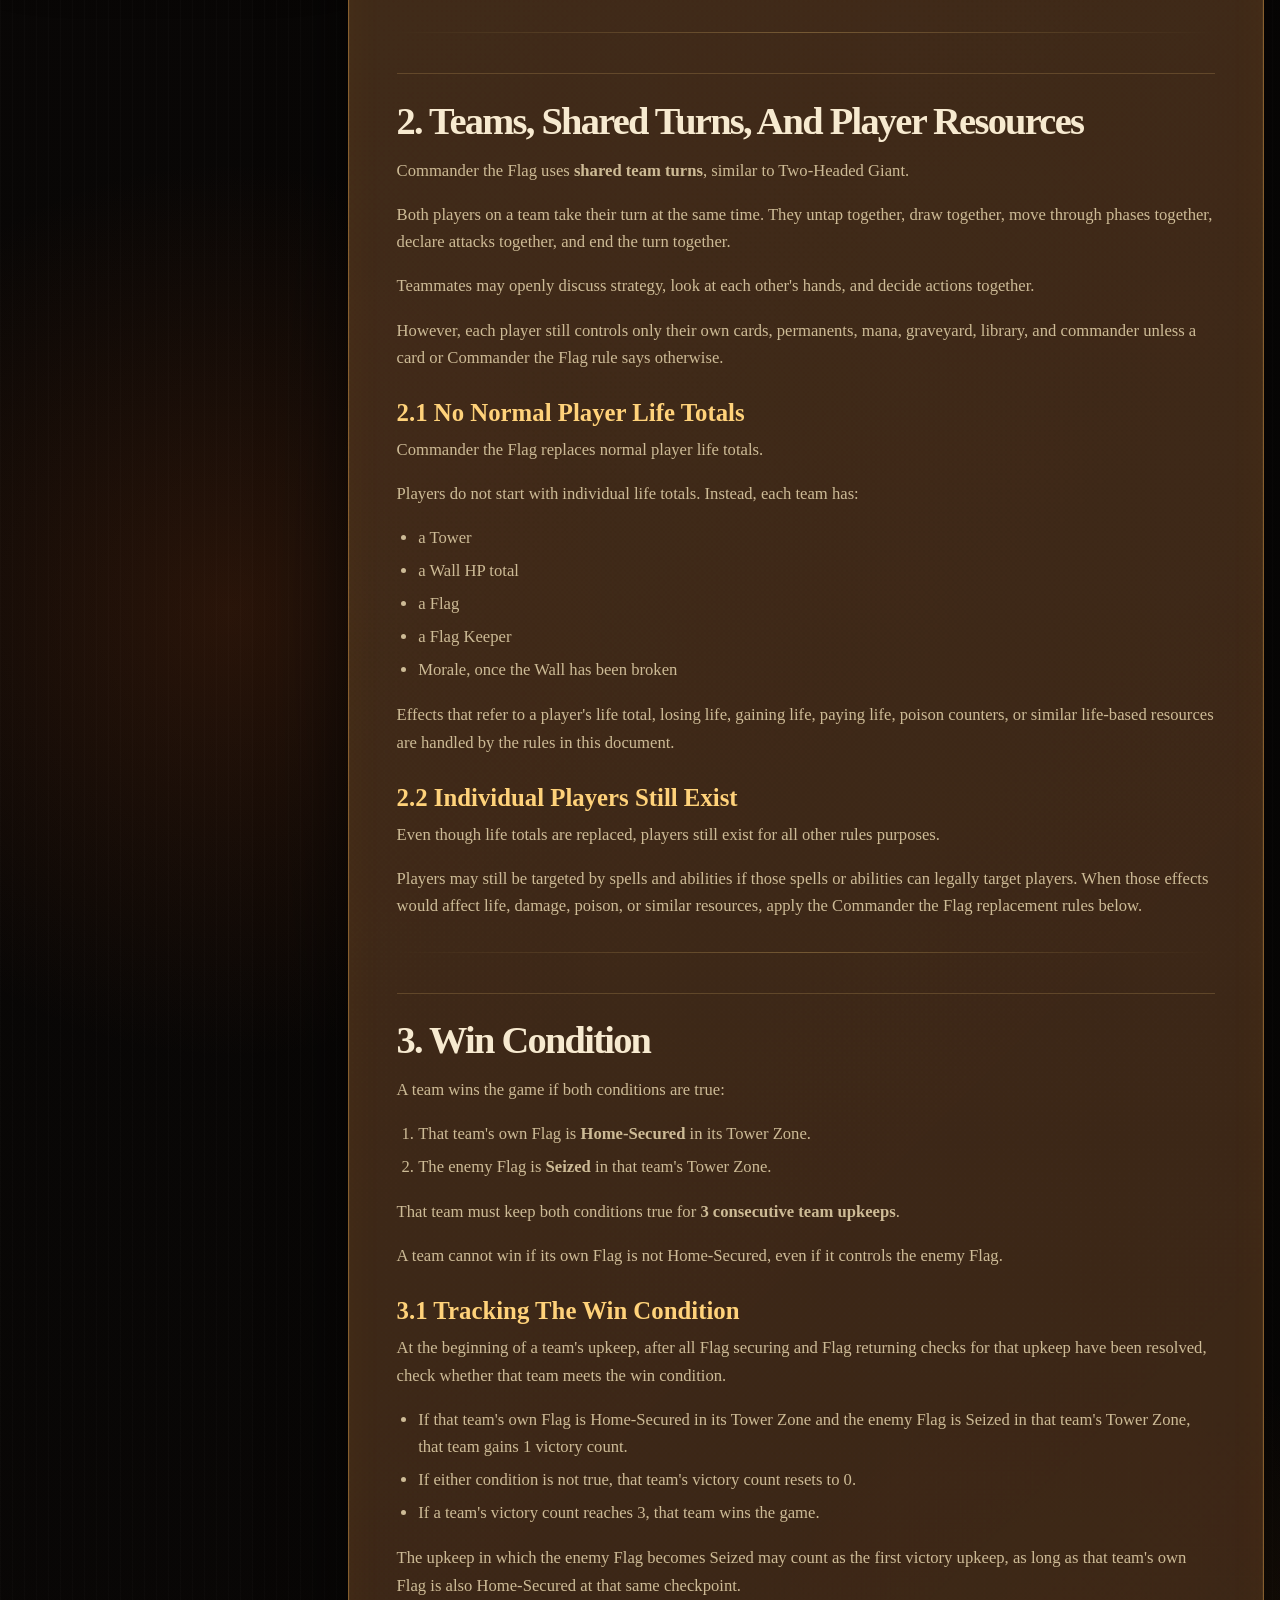
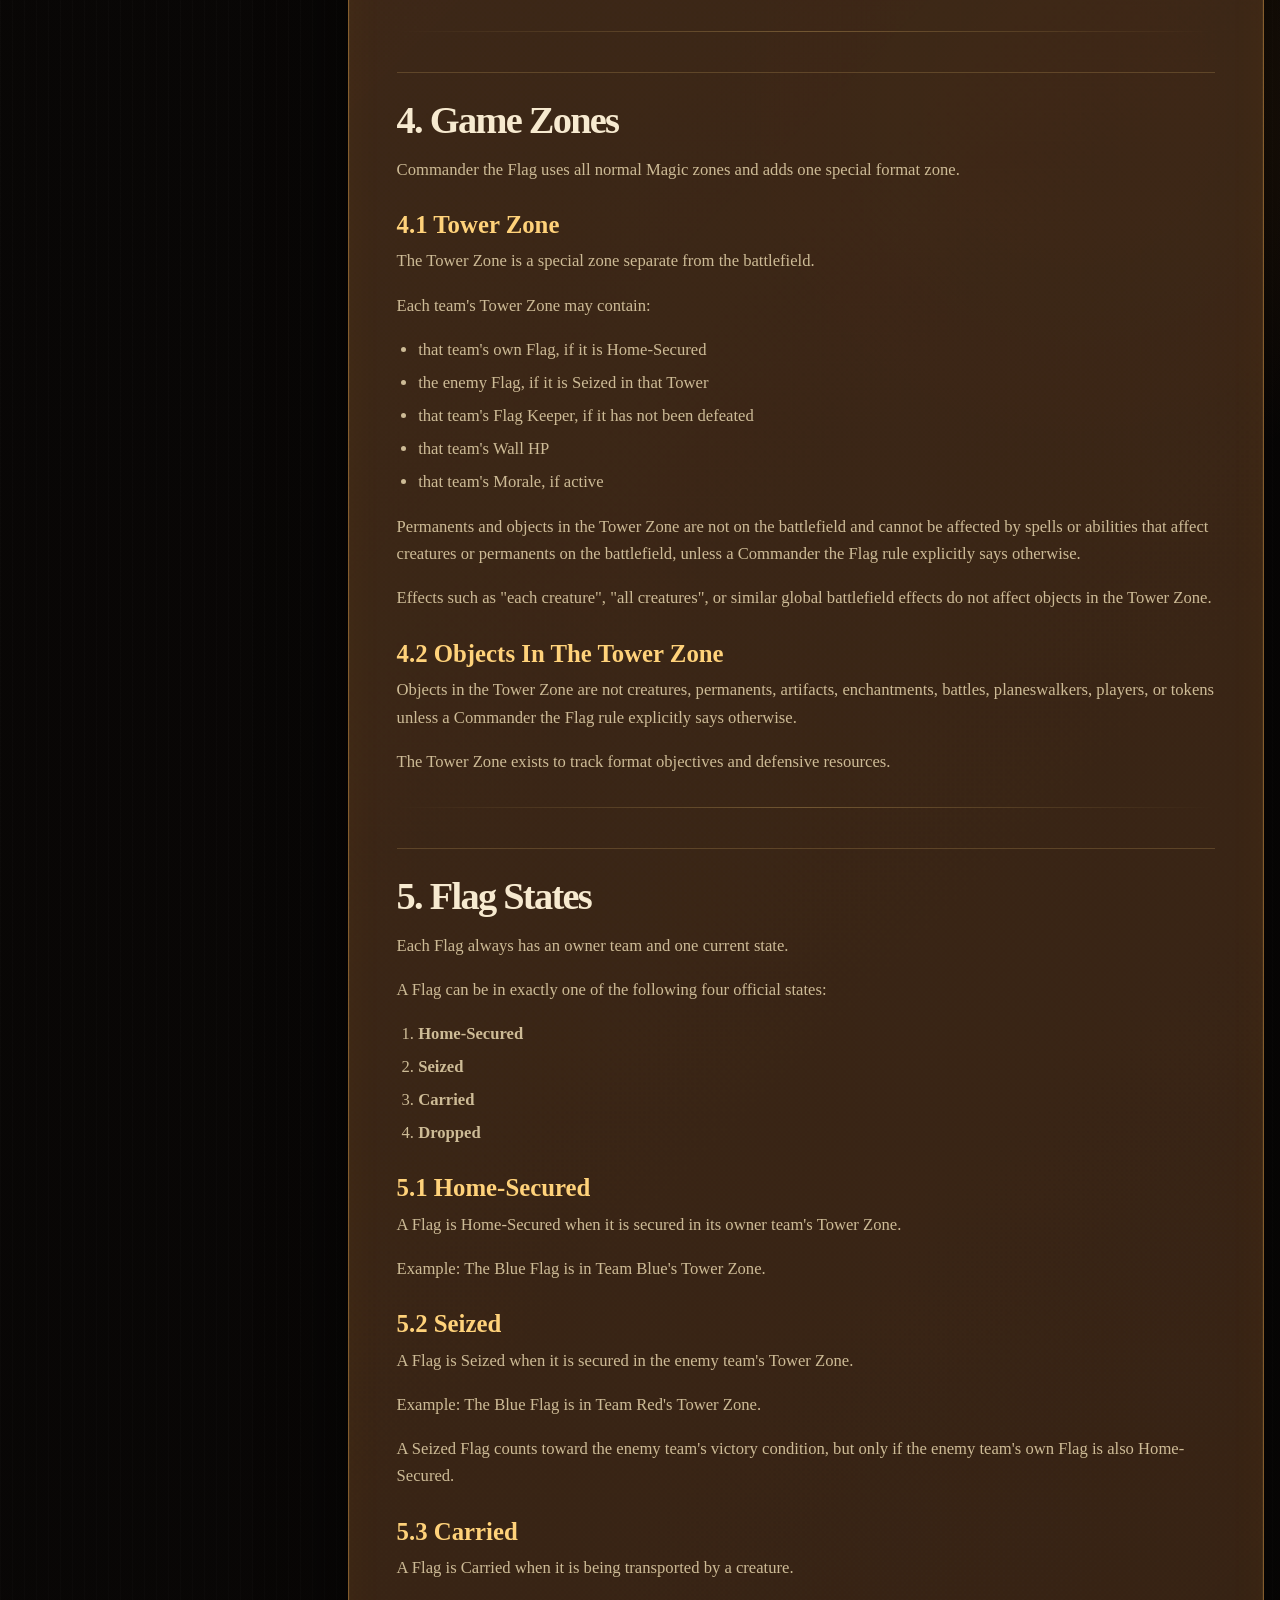
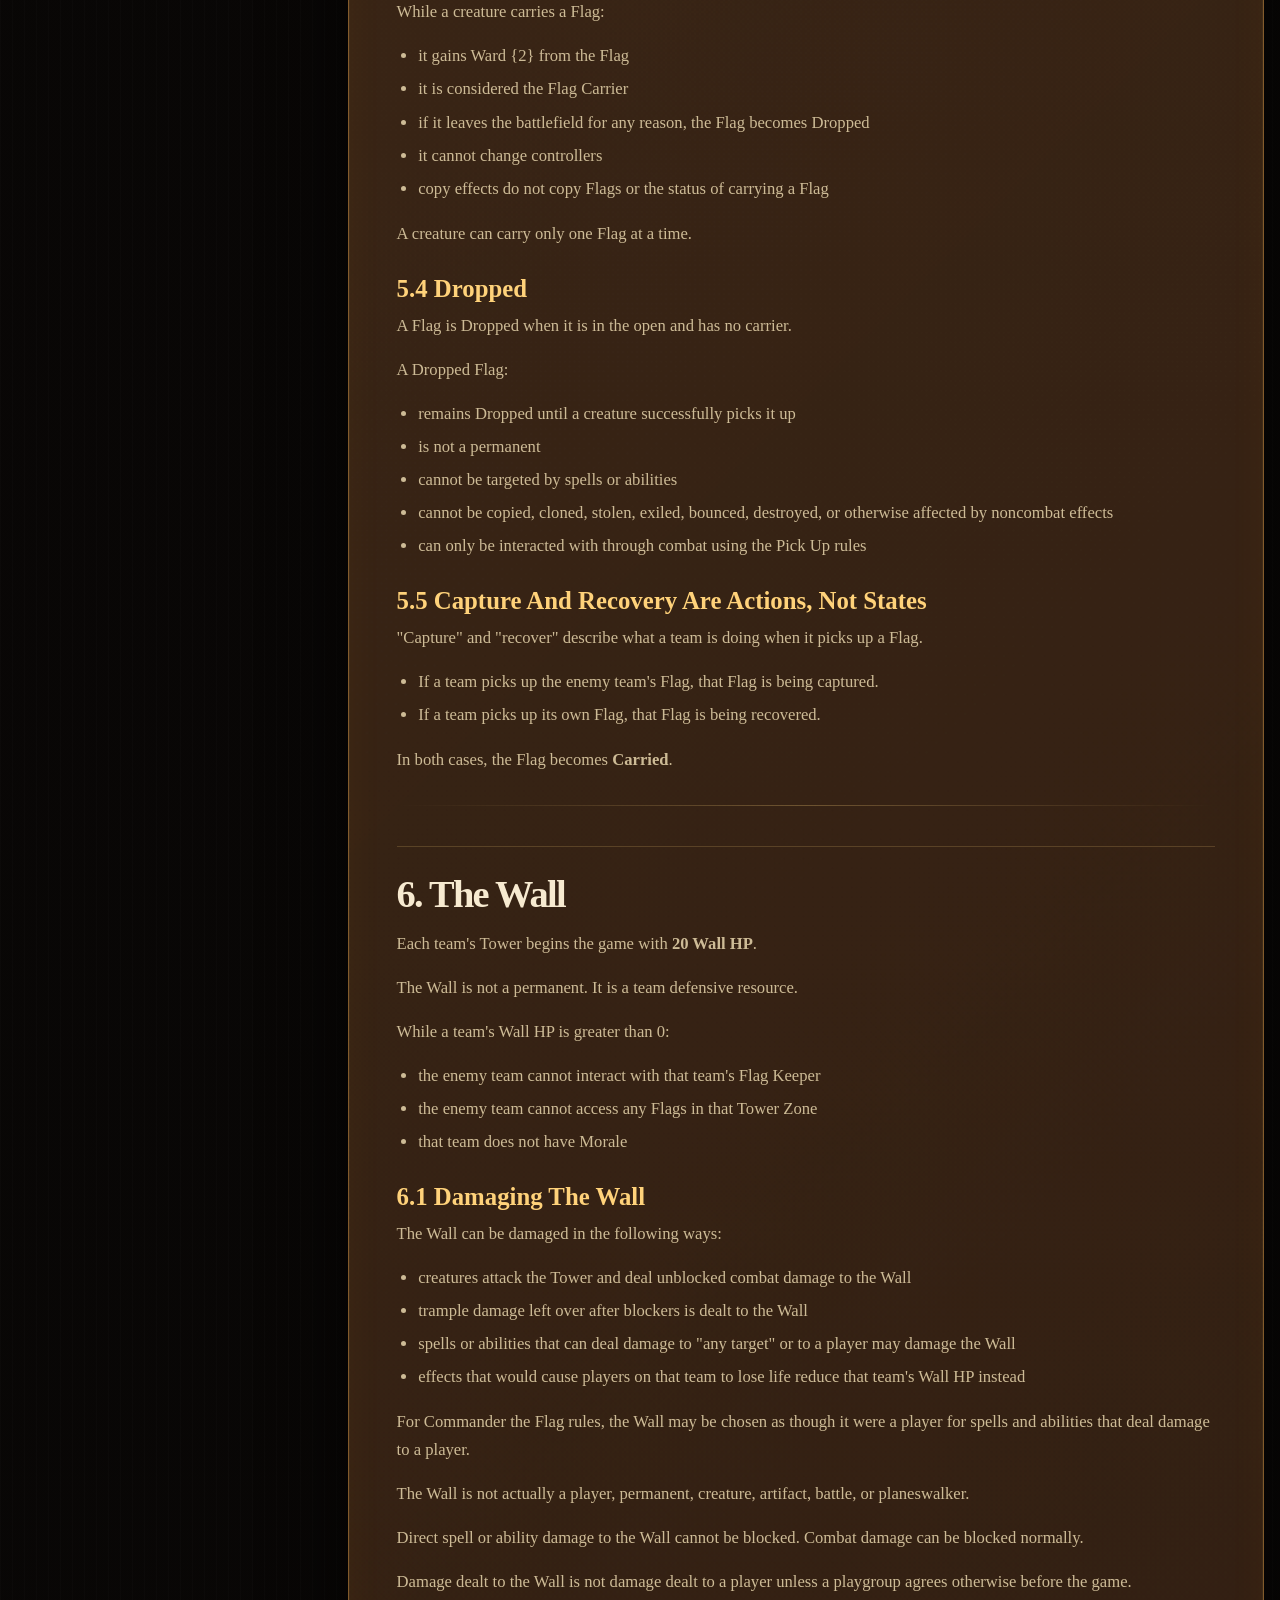
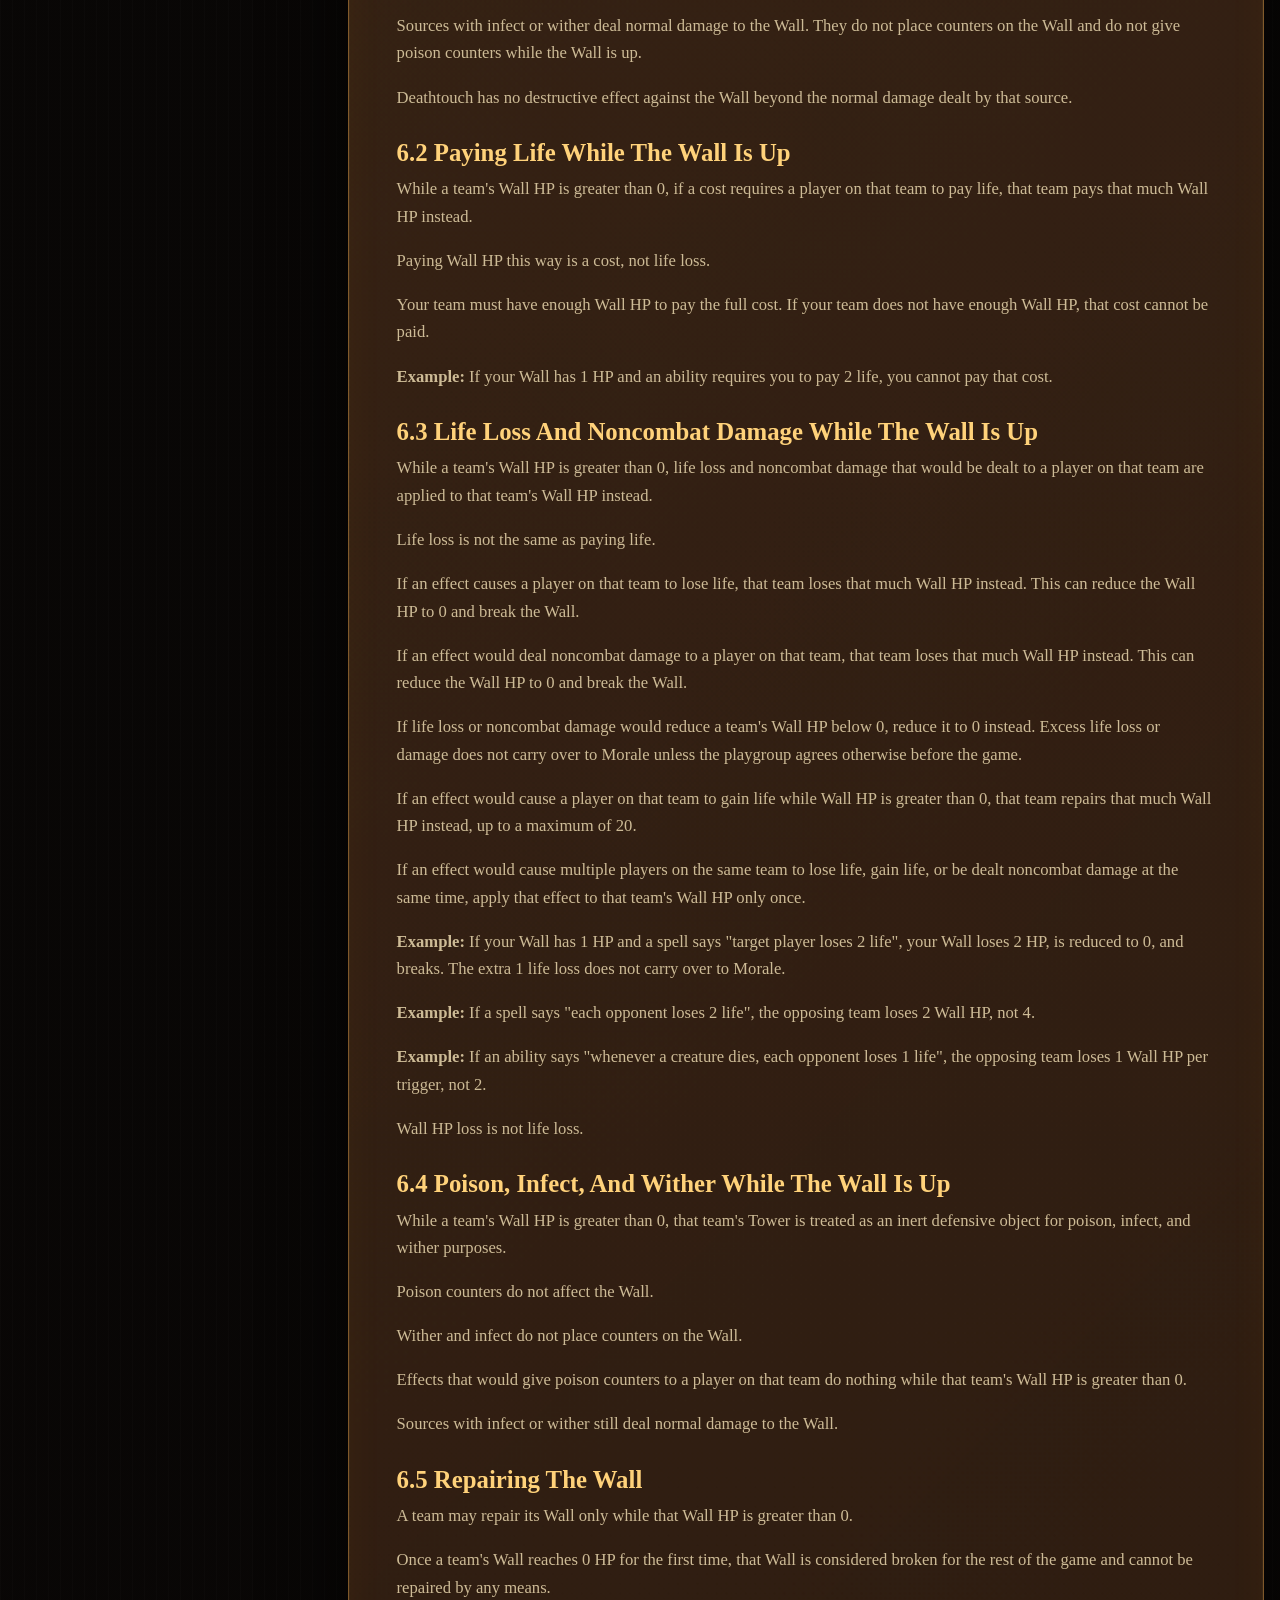
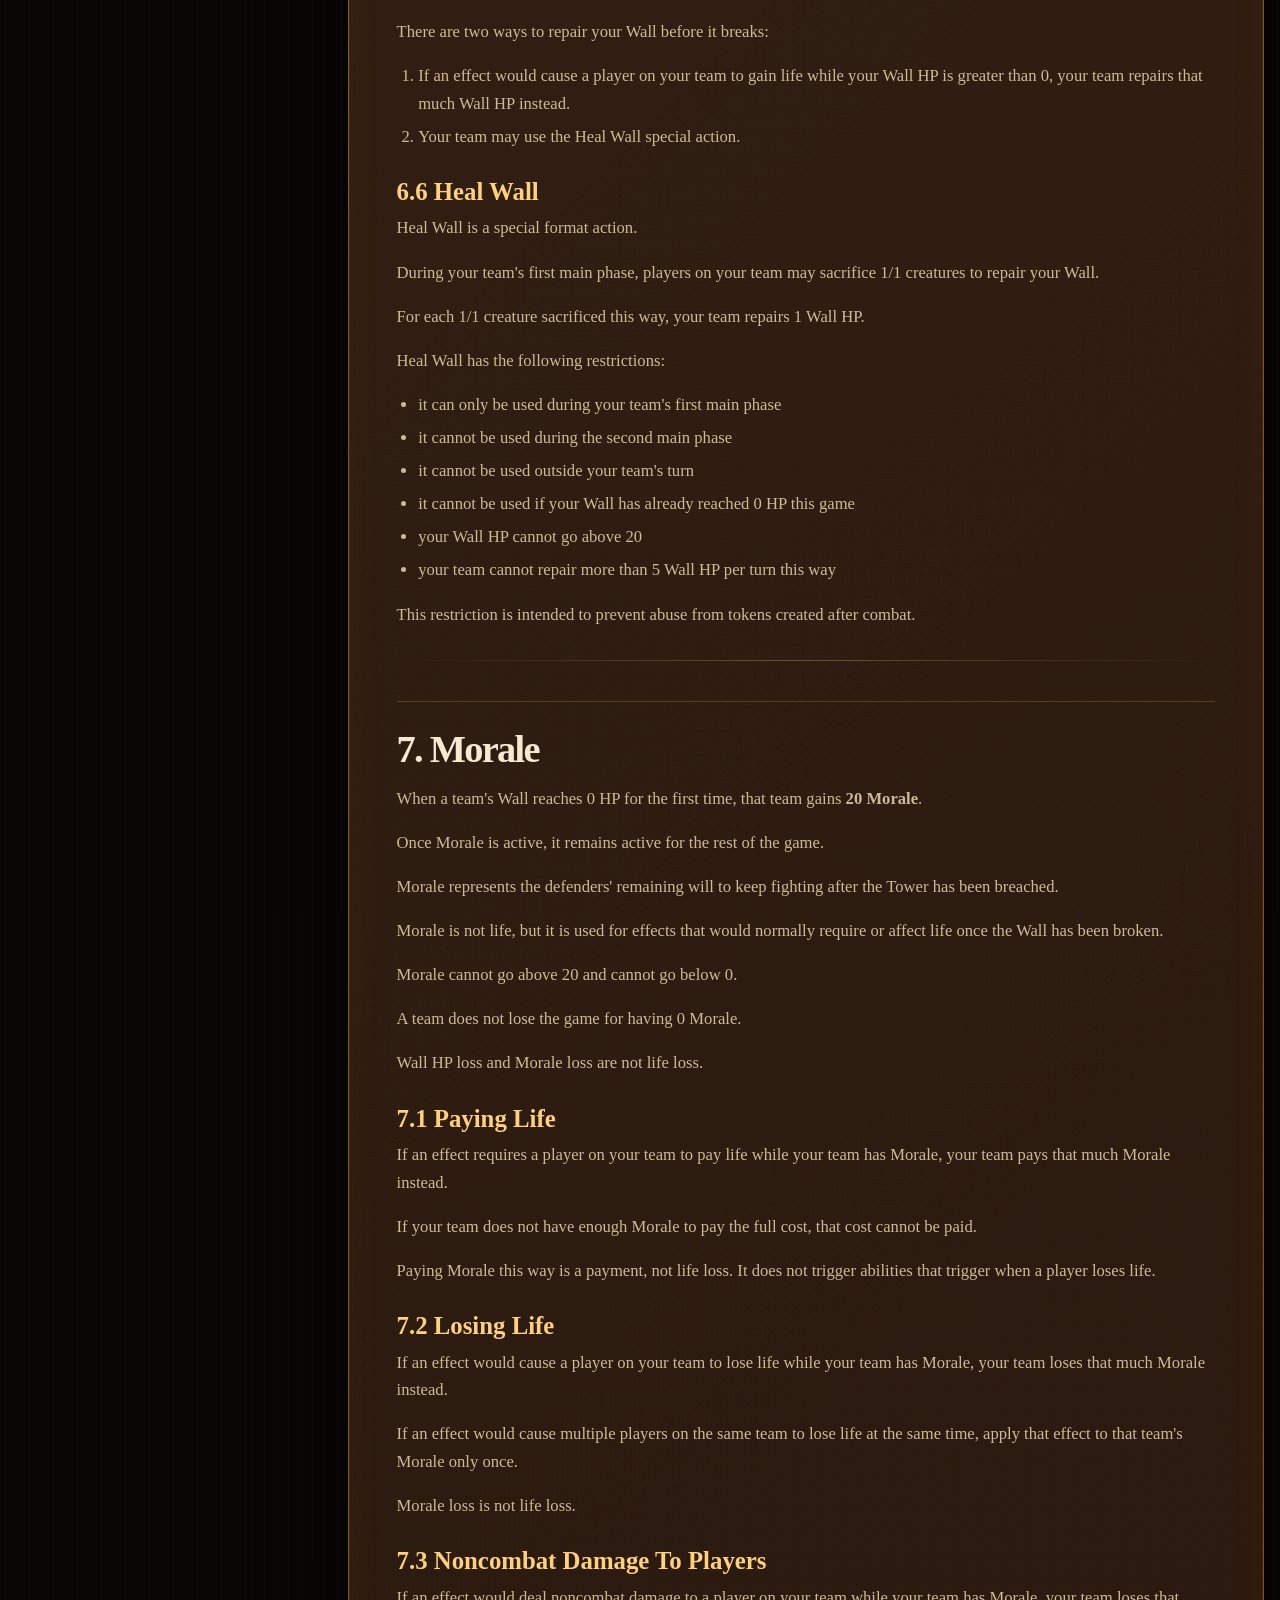
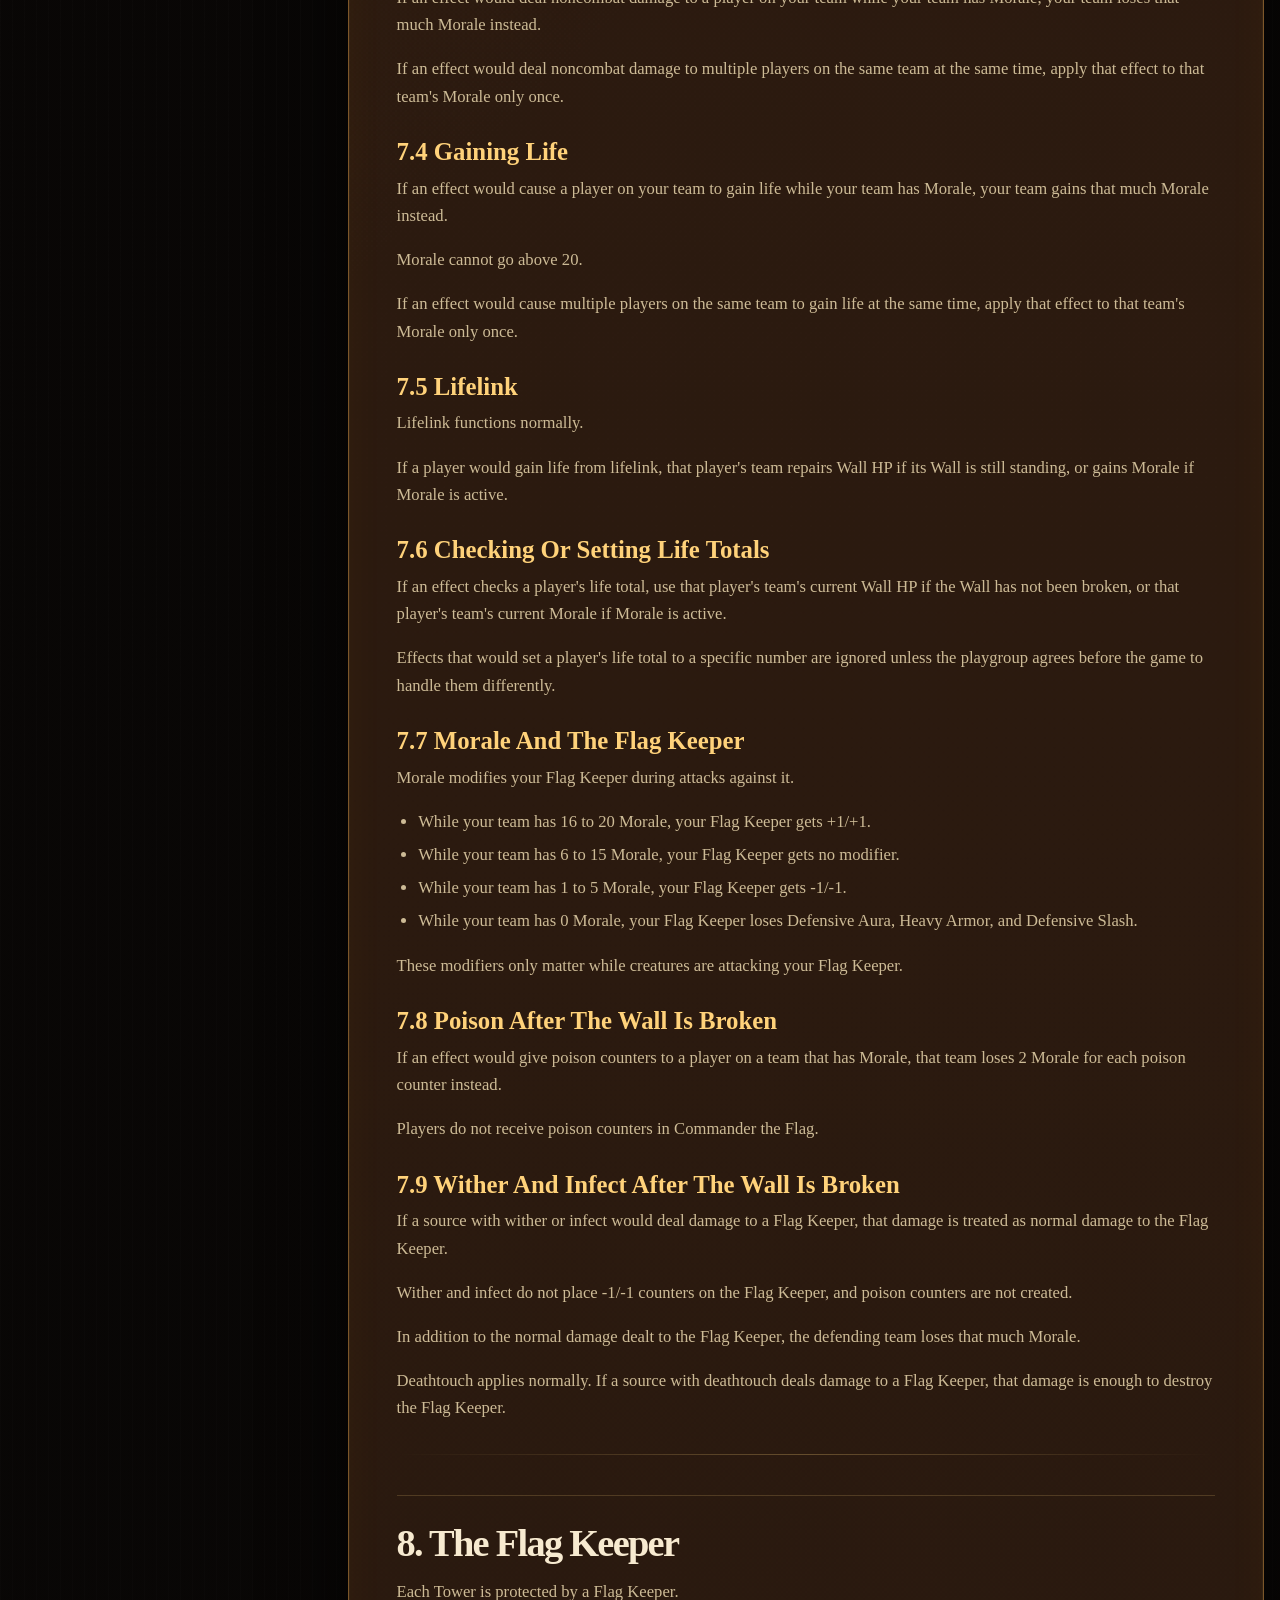
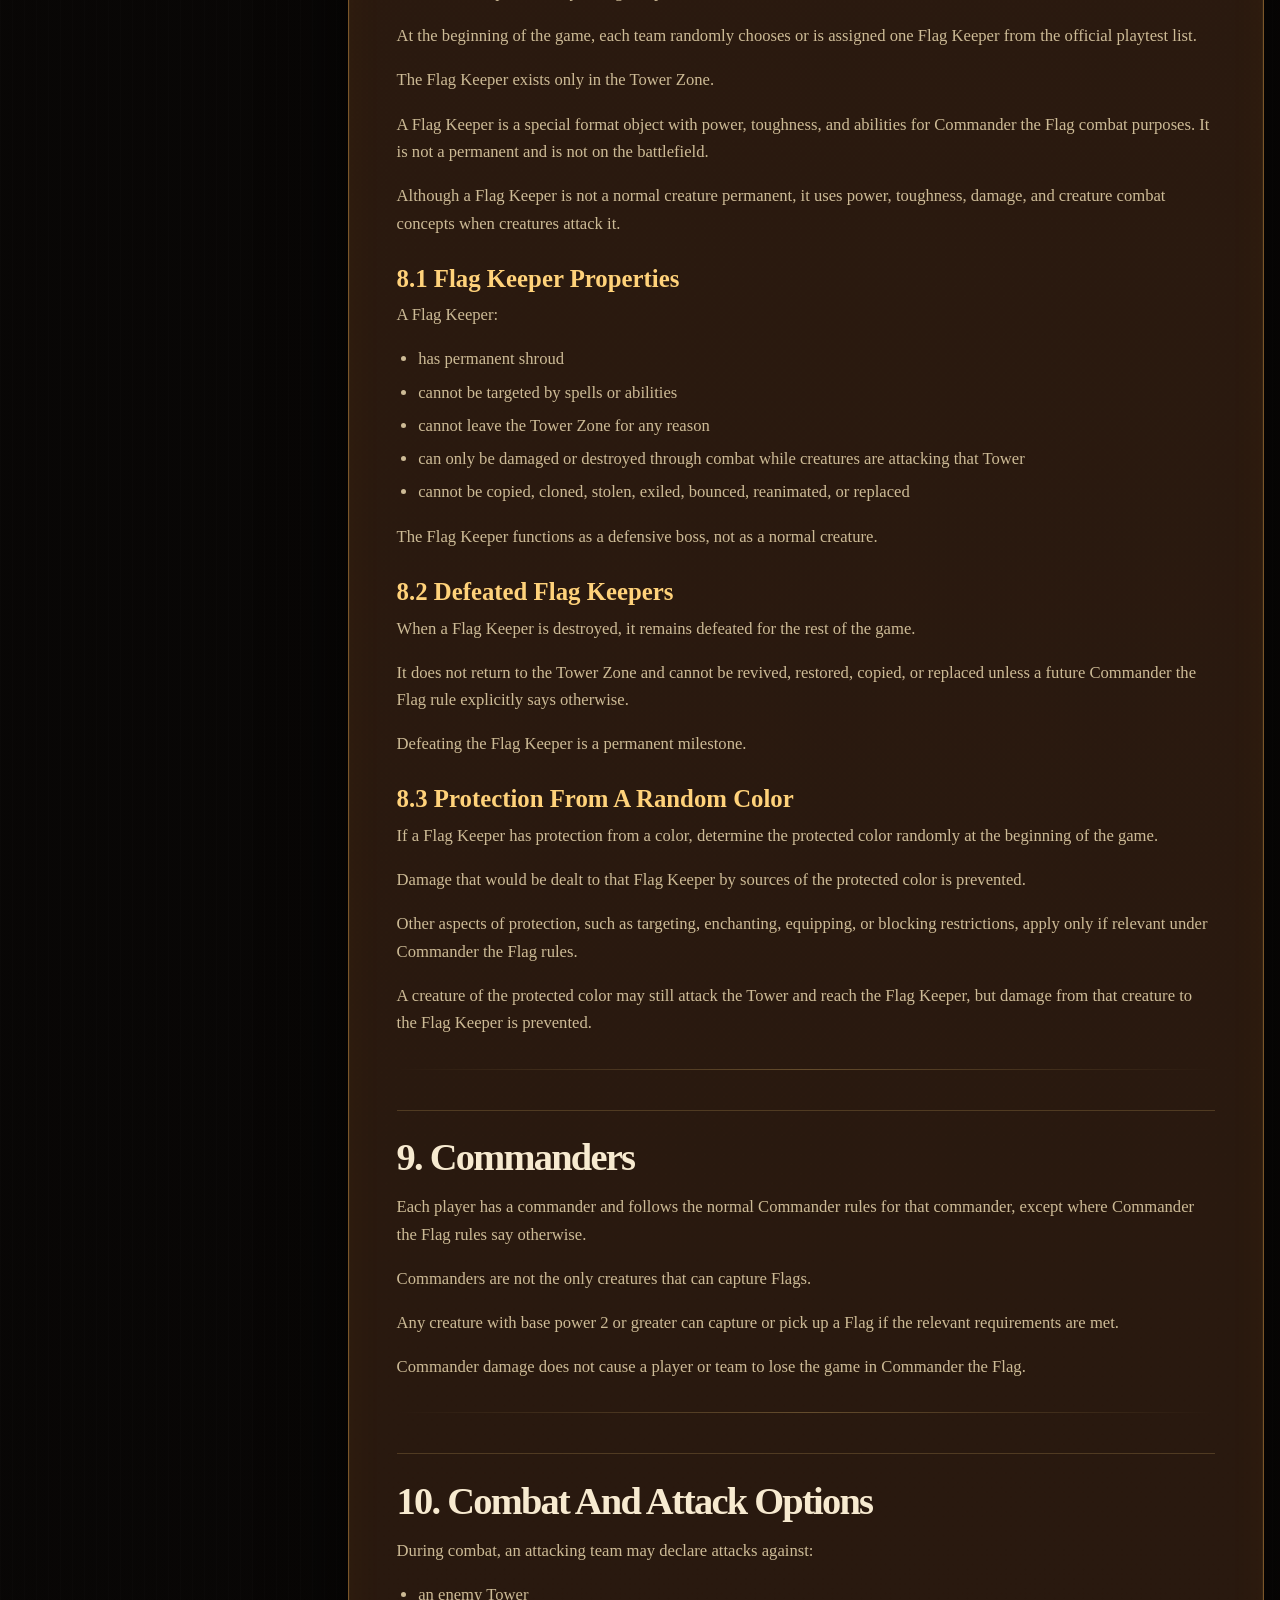
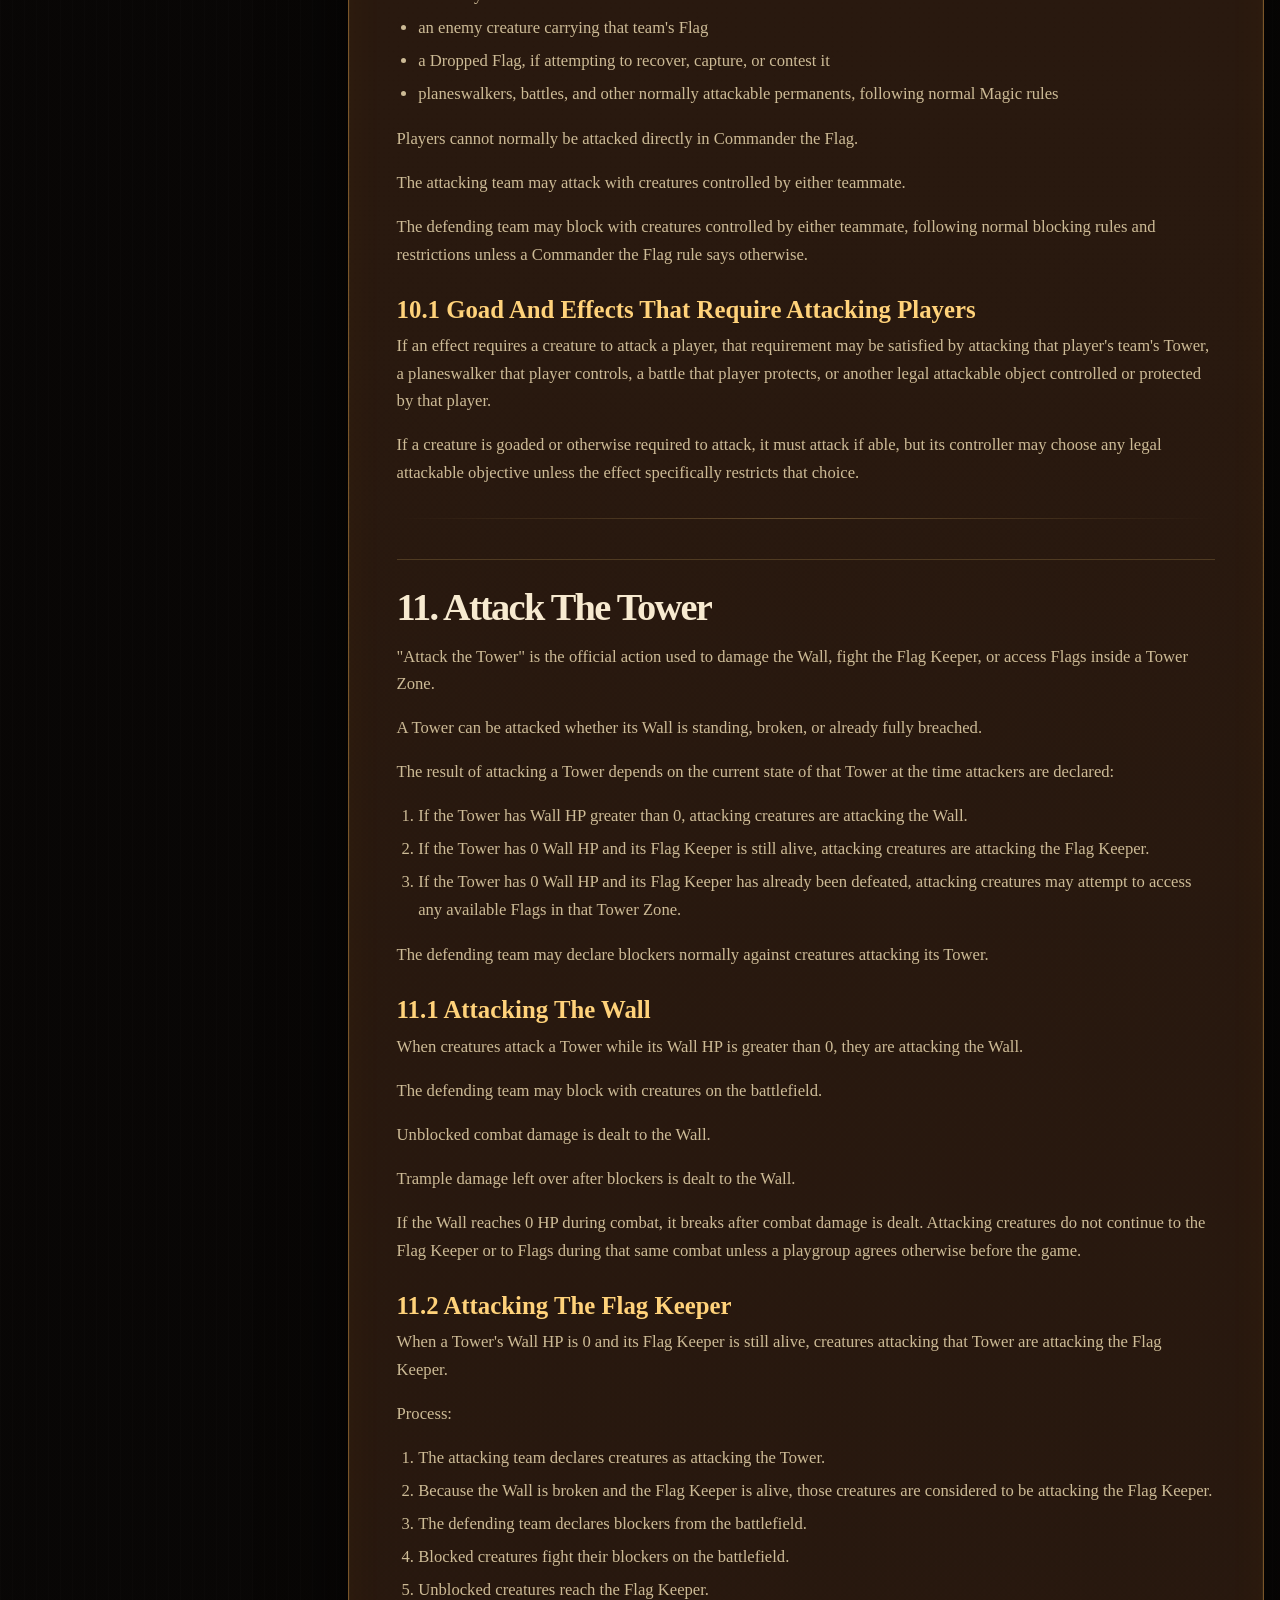
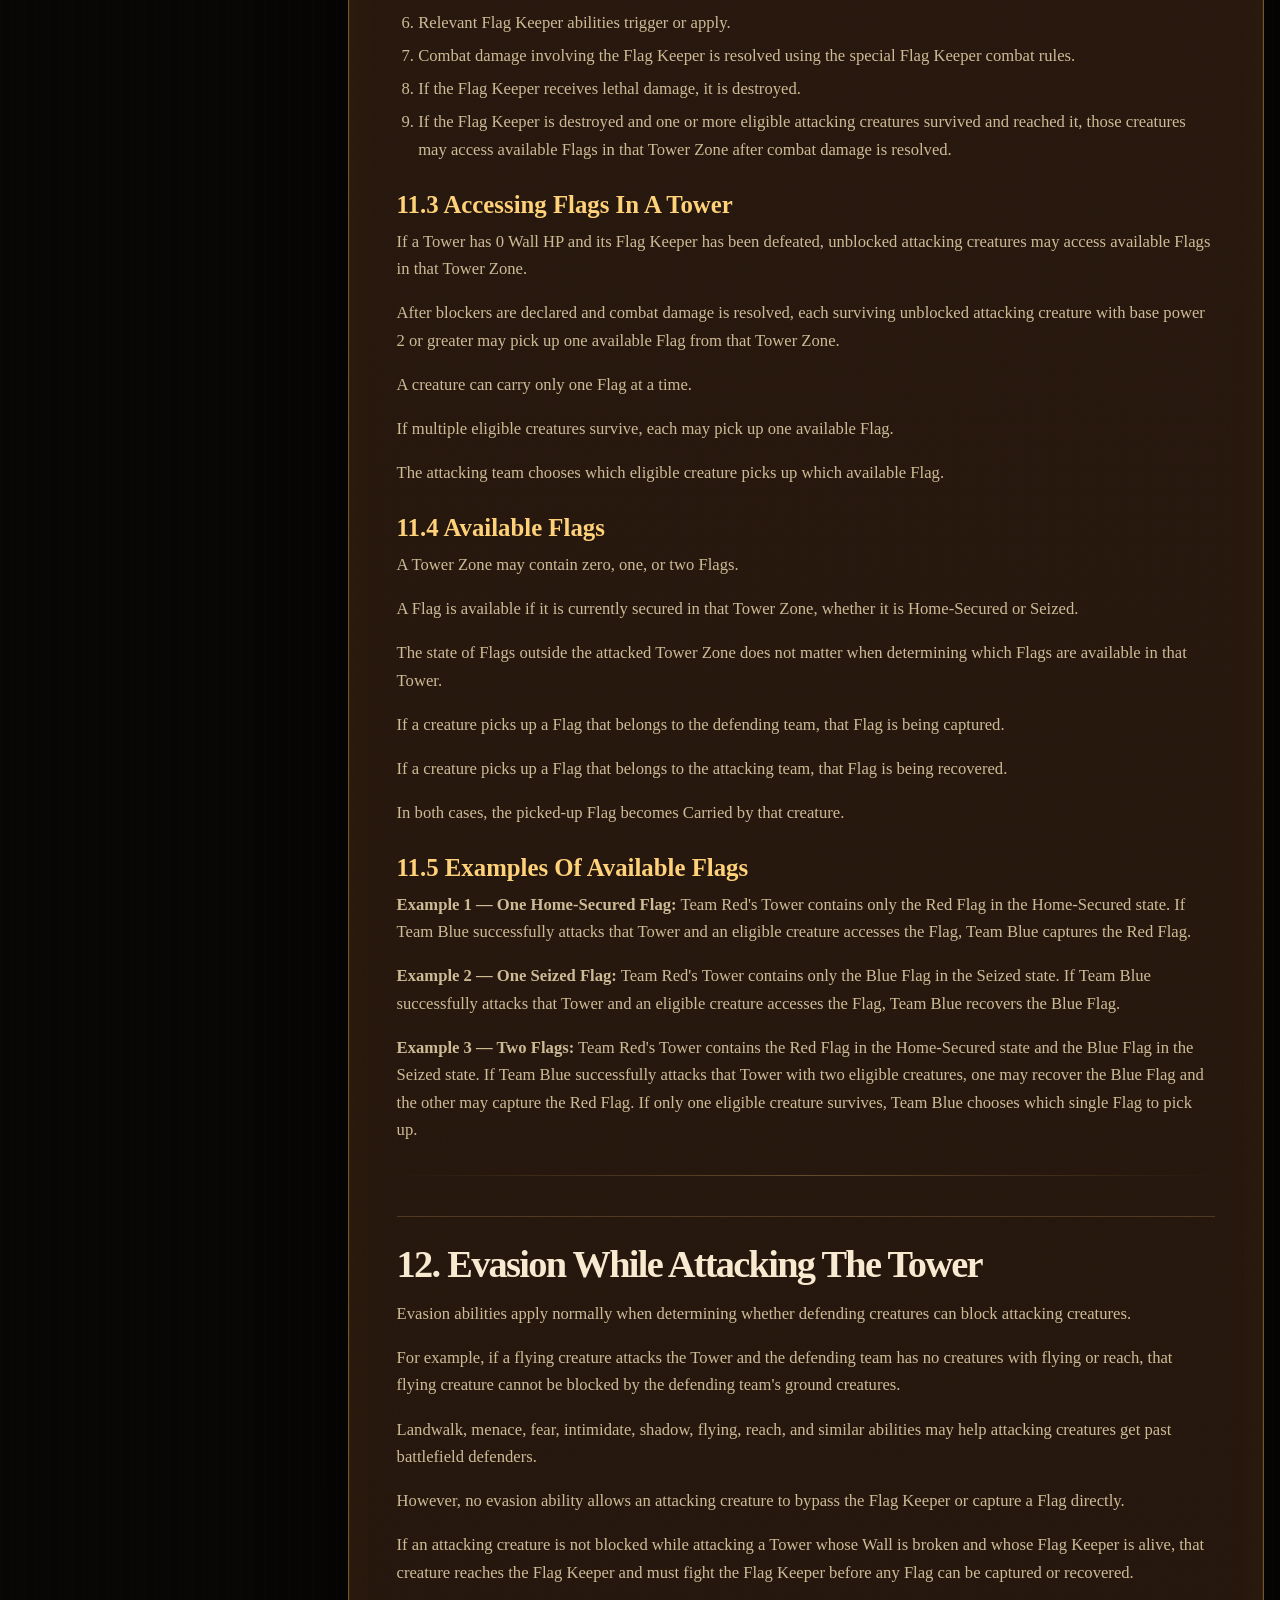
==== commit ce18b805: "agrego favicon" ====
--- a/rules.html
+++ b/rules.html
@@ -9,6 +9,13 @@
     />
     <meta name="author" content="Pol Persello" />
     <title>Rules · Commander the Flag</title>
+    <link rel="icon" type="image/svg+xml" href="/favicon/logo.svg" />
+    <link rel="icon" href="/favicon/favicon.ico" sizes="any" />
+    <link rel="icon" type="image/png" sizes="32x32" href="/favicon/favicon-32x32.png" />
+    <link rel="icon" type="image/png" sizes="16x16" href="/favicon/favicon-16x16.png" />
+    <link rel="apple-touch-icon" sizes="180x180" href="/favicon/apple-touch-icon.png" />
+    <link rel="manifest" href="/favicon/site.webmanifest" />
+    <meta name="theme-color" content="#090706" />
     <link rel="stylesheet" href="styles.css" />
   </head>
   <body>
@@ -31,7 +38,7 @@
 
     <header class="site-header">
       <a class="brand" href="index.html#top" aria-label="Commander the Flag home">
-        <span class="brand-mark">CTF</span>
+        <img class="brand-mark" src="favicon/logo.svg" alt="" width="42" height="42" />
         <span>
           <strong>Commander the Flag</strong>
           <small>v1.0 Playtest</small>
--- a/styles.css
+++ b/styles.css
@@ -115,18 +115,10 @@
 }
 
 .brand-mark {
-  display: grid;
+  display: block;
   width: 2.65rem;
   height: 2.65rem;
-  place-items: center;
-  border: 1px solid rgba(255, 216, 132, 0.55);
-  border-radius: 50%;
-  color: #1b0e08;
-  font-size: 0.82rem;
-  font-weight: 900;
-  letter-spacing: 0.12em;
-  background: radial-gradient(circle at 40% 35%, var(--gold-bright), var(--gold) 55%, var(--copper));
-  box-shadow: 0 0 22px rgba(232, 137, 35, 0.38);
+  flex-shrink: 0;
 }
 
 .brand strong,
